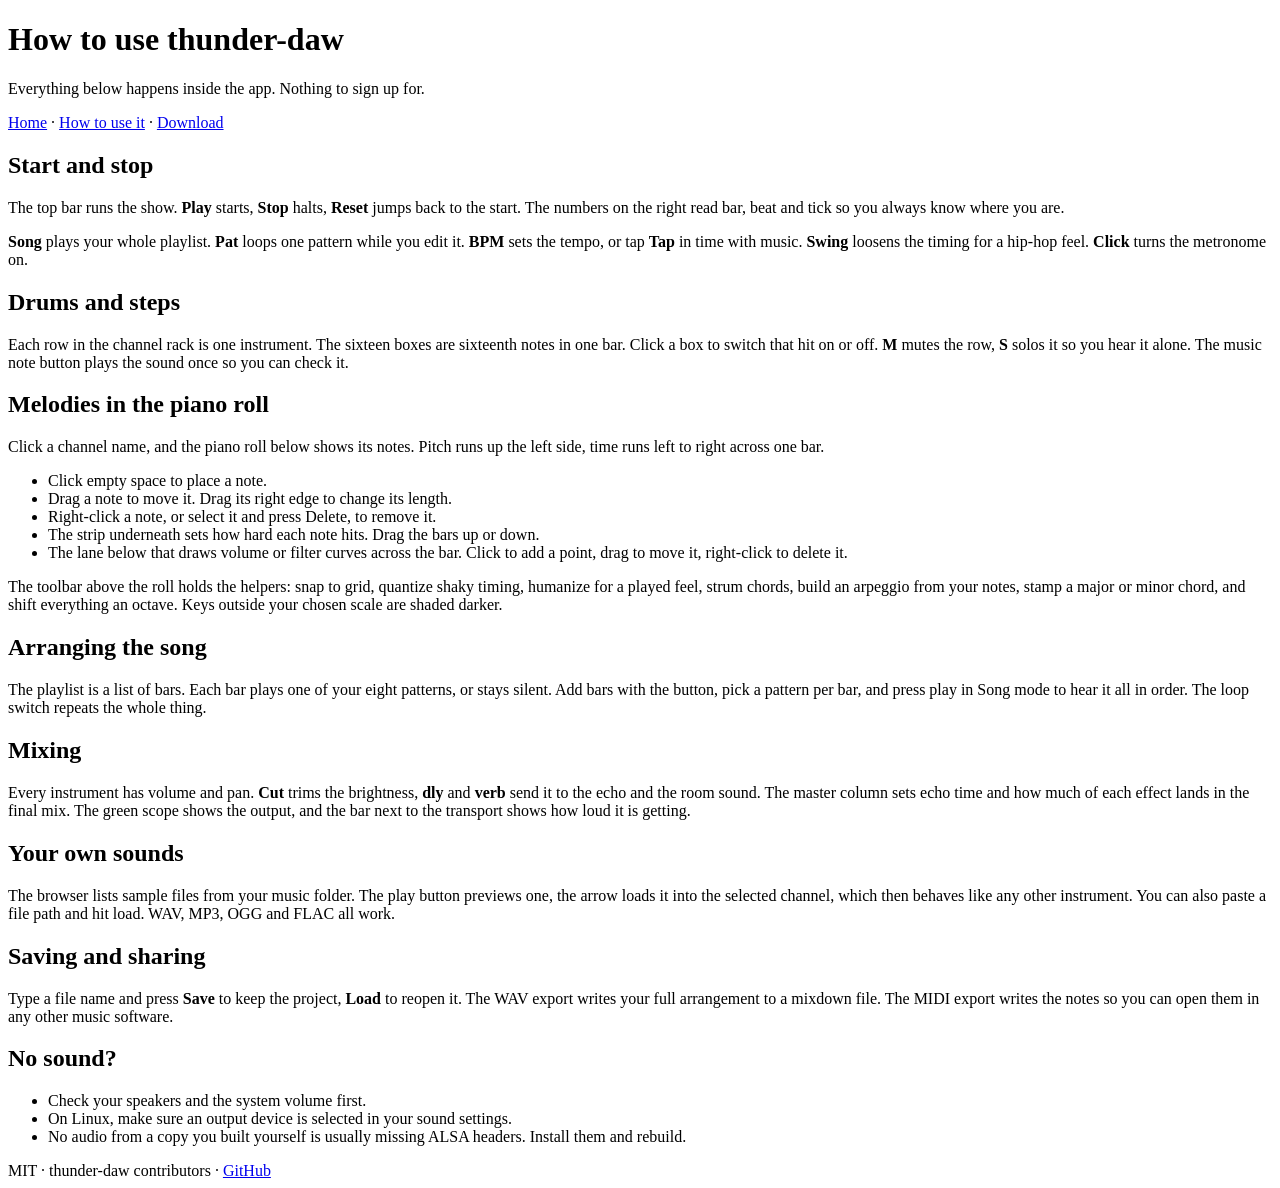
==== website/docs.html @ 443e30bd "review: ponytail scheduler fix and splits, humanizer prose pass, new tests" ====
<!DOCTYPE html>
<html lang="en">
<head>
<meta charset="utf-8">
<meta name="viewport" content="width=device-width, initial-scale=1">
<title>thunder-daw: how to use it</title>
<link rel="stylesheet" href="style.css">
</head>
<body>
<header>
  <h1>How to use thunder-daw</h1>
  <p>Everything below happens inside the app. Nothing to sign up for.</p>
  <nav>
    <a href="index.html">Home</a> ·
    <a href="docs.html" aria-current="page">How to use it</a> ·
    <a href="releases.html">Download</a>
  </nav>
</header>
<main>
  <section>
    <h2>Start and stop</h2>
    <p>The top bar runs the show. <strong>Play</strong> starts, <strong>Stop</strong>
    halts, <strong>Reset</strong> jumps back to the start. The numbers on the
    right read bar, beat and tick so you always know where you are.</p>
    <p><strong>Song</strong> plays your whole playlist. <strong>Pat</strong> loops
    one pattern while you edit it. <strong>BPM</strong> sets the tempo, or tap
    <strong>Tap</strong> in time with music.
    <strong>Swing</strong> loosens the timing for a hip-hop feel.
    <strong>Click</strong> turns the metronome on.</p>
  </section>

  <section>
    <h2>Drums and steps</h2>
    <p>Each row in the channel rack is one instrument. The sixteen boxes are
    sixteenth notes in one bar. Click a box to switch that hit on or off.
    <strong>M</strong> mutes the row, <strong>S</strong> solos it so you hear
    it alone. The music note button plays the sound once so you can check it.</p>
  </section>

  <section>
    <h2>Melodies in the piano roll</h2>
    <p>Click a channel name, and the piano roll below shows its notes.
    Pitch runs up the left side, time runs left to right across one bar.</p>
    <ul>
      <li>Click empty space to place a note.</li>
      <li>Drag a note to move it. Drag its right edge to change its length.</li>
      <li>Right-click a note, or select it and press Delete, to remove it.</li>
      <li>The strip underneath sets how hard each note hits. Drag the bars up or down.</li>
      <li>The lane below that draws volume or filter curves across the bar.
      Click to add a point, drag to move it, right-click to delete it.</li>
    </ul>
    <p>The toolbar above the roll holds the helpers: snap to grid, quantize
    shaky timing, humanize for a played feel, strum chords, build an arpeggio
    from your notes, stamp a major or minor chord, and shift everything an
    octave. Keys outside your chosen scale are shaded darker.</p>
  </section>

  <section>
    <h2>Arranging the song</h2>
    <p>The playlist is a list of bars. Each bar plays one of your eight
    patterns, or stays silent. Add bars with the button, pick a pattern per
    bar, and press play in Song mode to hear it all in order. The loop switch
    repeats the whole thing.</p>
  </section>

  <section>
    <h2>Mixing</h2>
    <p>Every instrument has volume and pan. <strong>Cut</strong> trims the
    brightness, <strong>dly</strong> and <strong>verb</strong> send it to the
    echo and the room sound. The master column sets echo time and how much of
    each effect lands in the final mix. The green scope shows the output,
    and the bar next to the transport shows how loud it is getting.</p>
  </section>

  <section>
    <h2>Your own sounds</h2>
    <p>The browser lists sample files from your music folder. The play button
    previews one, the arrow loads it into the selected channel, which then
    behaves like any other instrument. You can also paste a file path and hit
    load. WAV, MP3, OGG and FLAC all work.</p>
  </section>

  <section>
    <h2>Saving and sharing</h2>
    <p>Type a file name and press <strong>Save</strong> to keep the project,
    <strong>Load</strong> to reopen it. The WAV export writes your full
    arrangement to a mixdown file. The MIDI export writes the notes so you can
    open them in any other music software.</p>
  </section>

  <section>
    <h2>No sound?</h2>
    <ul>
      <li>Check your speakers and the system volume first.</li>
      <li>On Linux, make sure an output device is selected in your sound settings.</li>
      <li>No audio from a copy you built yourself is usually missing ALSA
      headers. Install them and rebuild.</li>
    </ul>
  </section>
</main>
<footer>MIT · thunder-daw contributors · <a href="https://github.com/canureal/thunder-daw">GitHub</a></footer>
</body>
</html>
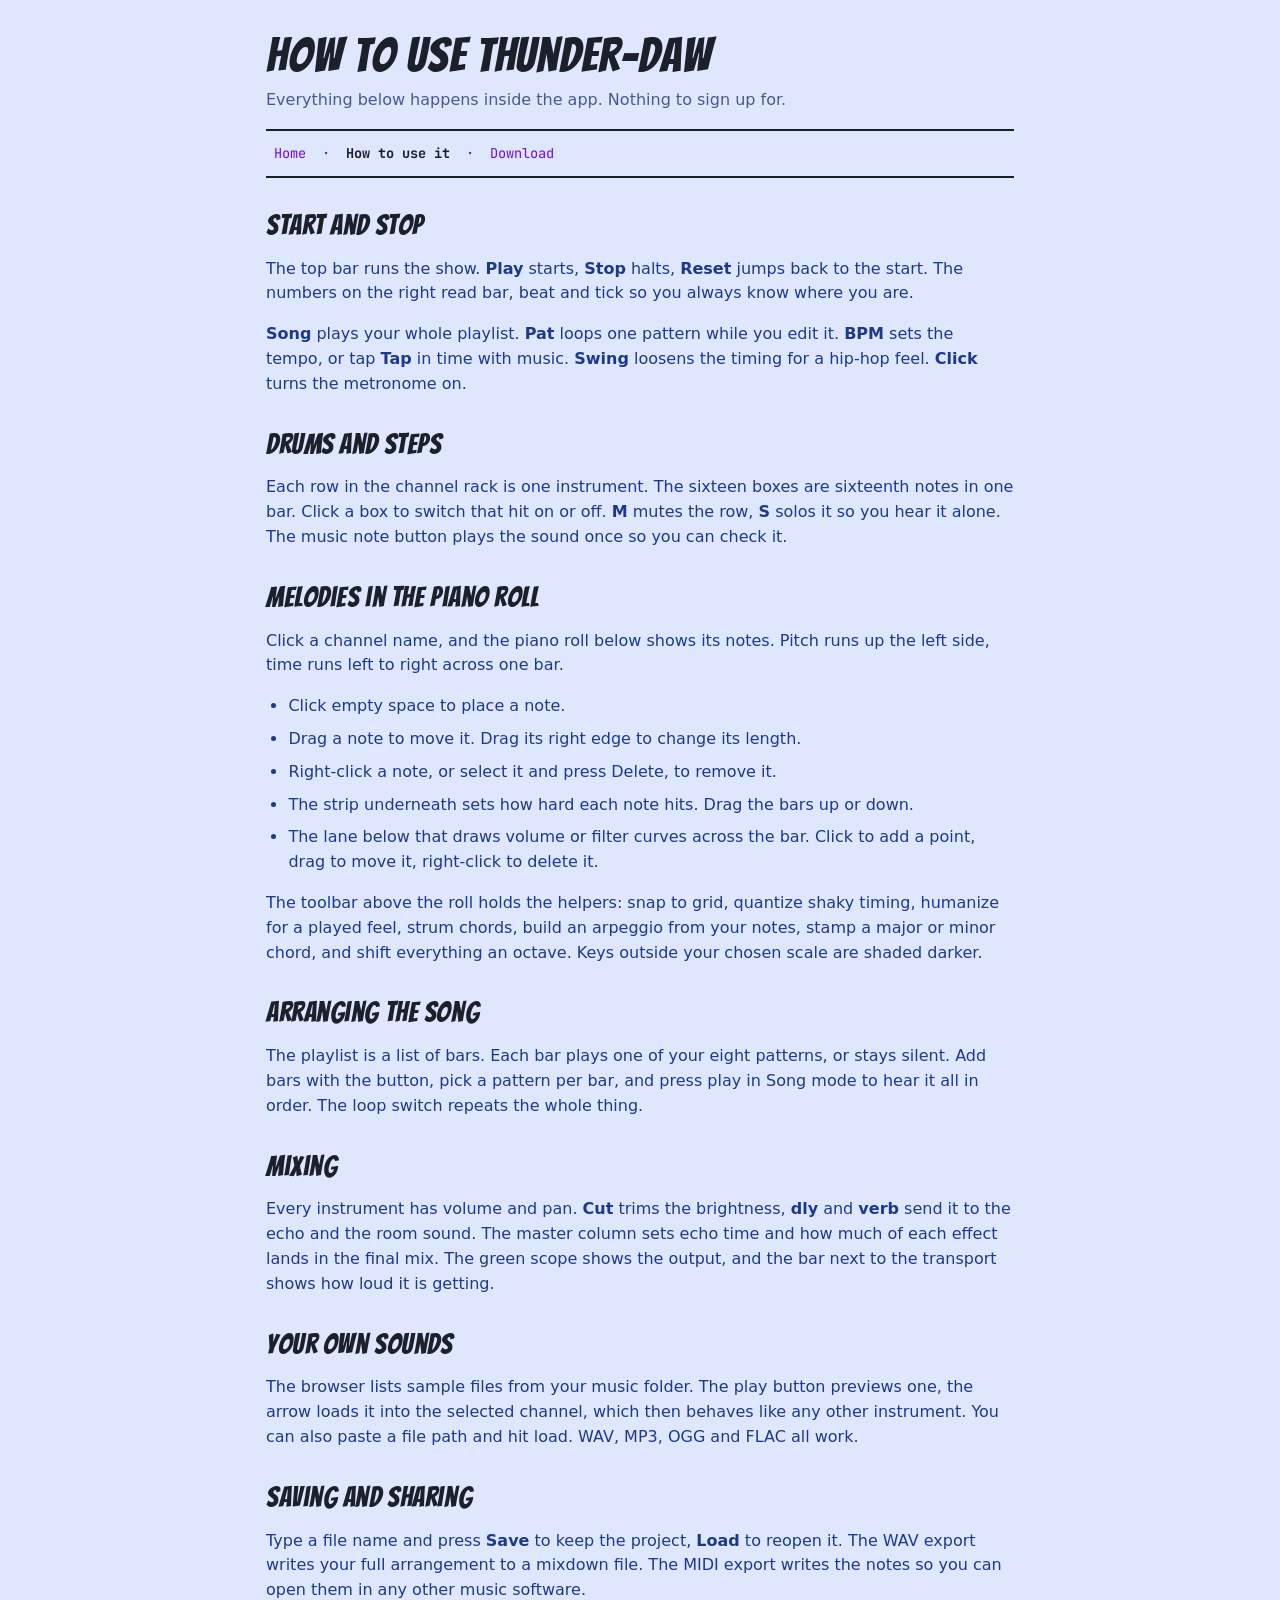
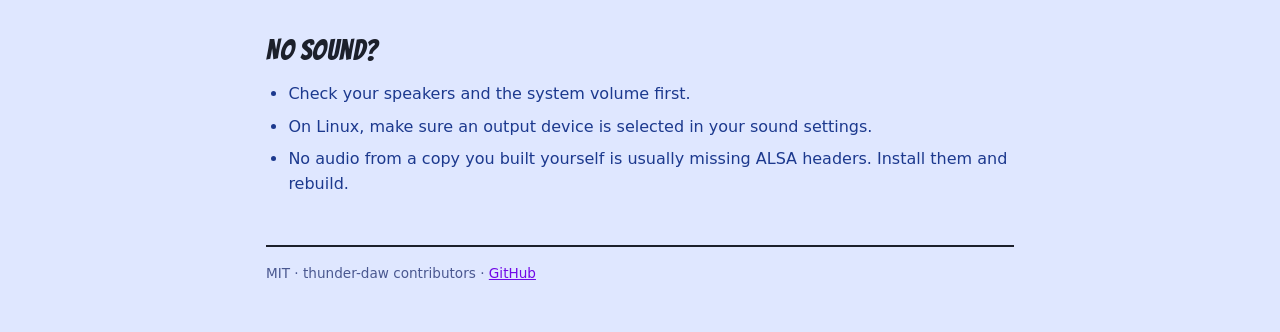
==== commit 25ecfd70: "docs: tetris theme pass on the site (tokens, states, focus, contrast)" ====
--- a/website/docs.html
+++ b/website/docs.html
@@ -4,6 +4,9 @@
 <meta charset="utf-8">
 <meta name="viewport" content="width=device-width, initial-scale=1">
 <title>thunder-daw: how to use it</title>
+<link rel="preconnect" href="https://fonts.googleapis.com">
+<link rel="preconnect" href="https://fonts.gstatic.com" crossorigin>
+<link href="https://fonts.googleapis.com/css2?family=Bangers&family=JetBrains+Mono:wght@400;700&display=swap" rel="stylesheet">
 <link rel="stylesheet" href="style.css">
 </head>
 <body>
--- a/website/style.css
+++ b/website/style.css
@@ -0,0 +1,191 @@
+/* thunder-daw site theme: tetris tokens, sentence-case labels, AA contrast.
+   Text #1C398E on surface #DFE7FF = 8.4:1. White on purple #7107E7 = 7.3:1.
+   White on danger #DC2626 = 4.8:1. Muted #4A5890 on surface = 5.5:1.
+   Dark #1C202B on warning #D97706 = 5.1:1. */
+:root {
+  color-scheme: light;
+  --bg: #dfe7ff;
+  --panel: #ffffff;
+  --ink: #1c202b;
+  --text: #1c398e;
+  --muted: #4a5890;
+  --accent: #7107e7;
+  --accent-ink: #ffffff;
+  --success: #16a34a;
+  --success-ink: #166534;
+  --warning: #d97706;
+  --danger: #dc2626;
+  --line: #b9c4ee;
+  --radius-sm: 4px;
+  --radius-md: 8px;
+  --space-sm: 4px;
+  --space-md: 8px;
+  --space-lg: 16px;
+  --space-xl: 32px;
+}
+
+* { box-sizing: border-box; }
+
+body {
+  font-family: system-ui, -apple-system, sans-serif;
+  max-width: 780px;
+  margin: 0 auto;
+  padding: var(--space-xl) var(--space-lg) 48px;
+  background: var(--bg);
+  color: var(--text);
+  line-height: 1.55;
+}
+
+h1, h2 {
+  font-family: Bangers, "Arial Black", system-ui, sans-serif;
+  font-weight: 400;
+  color: var(--ink);
+  letter-spacing: 0.02em;
+  margin: 0 0 var(--space-md);
+}
+
+h1 { font-size: 3rem; line-height: 1; }
+h2 { font-size: 1.75rem; line-height: 1.1; margin-top: var(--space-xl); }
+h3 { font-size: 1rem; margin: var(--space-lg) 0 var(--space-md); }
+
+header p { margin: var(--space-sm) 0 0; color: var(--muted); }
+
+nav {
+  margin: var(--space-lg) 0 var(--space-xl);
+  padding: var(--space-md) 0;
+  border-top: 2px solid var(--ink);
+  border-bottom: 2px solid var(--ink);
+  font-family: "JetBrains Mono", ui-monospace, monospace;
+  font-size: 0.85rem;
+}
+
+nav a {
+  display: inline-block;
+  color: var(--accent);
+  text-decoration: none;
+  padding: var(--space-sm) var(--space-md);
+  min-height: 24px;
+}
+
+nav a:hover { text-decoration: underline; }
+nav a[aria-current="page"] { color: var(--ink); font-weight: 700; }
+
+a { color: var(--accent); }
+
+a:focus-visible,
+button:focus-visible,
+.btn:focus-visible,
+[tabindex]:focus-visible {
+  outline: 3px solid var(--accent);
+  outline-offset: 2px;
+  border-radius: var(--radius-sm);
+}
+
+.grid {
+  display: grid;
+  grid-template-columns: repeat(auto-fit, minmax(200px, 1fr));
+  gap: var(--space-lg);
+  margin: var(--space-lg) 0;
+}
+
+.card {
+  background: var(--panel);
+  border: 2px solid var(--ink);
+  border-radius: var(--radius-md);
+  padding: var(--space-lg);
+}
+
+.card strong { display: block; font-size: 1.05rem; color: var(--ink); }
+.card span { color: var(--muted); font-size: 0.88rem; }
+
+ul, ol { padding-left: 1.4rem; }
+li { margin: var(--space-md) 0; }
+
+pre {
+  background: var(--ink);
+  color: #f2f4ff;
+  padding: var(--space-lg);
+  border-radius: var(--radius-md);
+  overflow-x: auto;
+  font-size: 0.85rem;
+}
+
+pre code { background: none; border: none; padding: 0; }
+
+code {
+  font-family: "JetBrains Mono", ui-monospace, monospace;
+  background: var(--panel);
+  border: 1px solid var(--line);
+  padding: 0.1rem 0.35rem;
+  border-radius: var(--radius-sm);
+  font-size: 0.88em;
+}
+
+.badge {
+  display: inline-block;
+  background: var(--success-ink);
+  color: #ffffff;
+  font-family: "JetBrains Mono", ui-monospace, monospace;
+  font-size: 0.75rem;
+  font-weight: 700;
+  padding: var(--space-sm) var(--space-md);
+  border-radius: 20px;
+  vertical-align: middle;
+  margin-left: var(--space-md);
+}
+
+.btn {
+  display: inline-block;
+  background: var(--accent);
+  color: var(--accent-ink);
+  font-family: "JetBrains Mono", ui-monospace, monospace;
+  font-size: 0.85rem;
+  padding: 12px var(--space-lg);
+  min-height: 44px;
+  border-radius: var(--radius-md);
+  border: 2px solid var(--ink);
+  text-decoration: none;
+  font-weight: 700;
+  margin: var(--space-sm) var(--space-md) var(--space-sm) 0;
+}
+
+.btn:hover { filter: brightness(1.12); }
+.btn:active { transform: translateY(1px); filter: brightness(0.95); }
+
+.btn.secondary {
+  background: var(--panel);
+  color: var(--accent);
+}
+
+table {
+  width: 100%;
+  border-collapse: collapse;
+  margin: var(--space-lg) 0;
+  font-size: 0.92rem;
+  background: var(--panel);
+  border: 2px solid var(--ink);
+  border-radius: var(--radius-md);
+}
+
+th, td {
+  text-align: left;
+  padding: var(--space-md);
+  border-bottom: 1px solid var(--line);
+  vertical-align: top;
+}
+
+th {
+  font-family: "JetBrains Mono", ui-monospace, monospace;
+  font-size: 0.75rem;
+  color: var(--muted);
+}
+
+tr:last-child td { border-bottom: none; }
+
+footer {
+  margin-top: 48px;
+  padding-top: var(--space-lg);
+  border-top: 2px solid var(--ink);
+  color: var(--muted);
+  font-size: 0.85rem;
+}
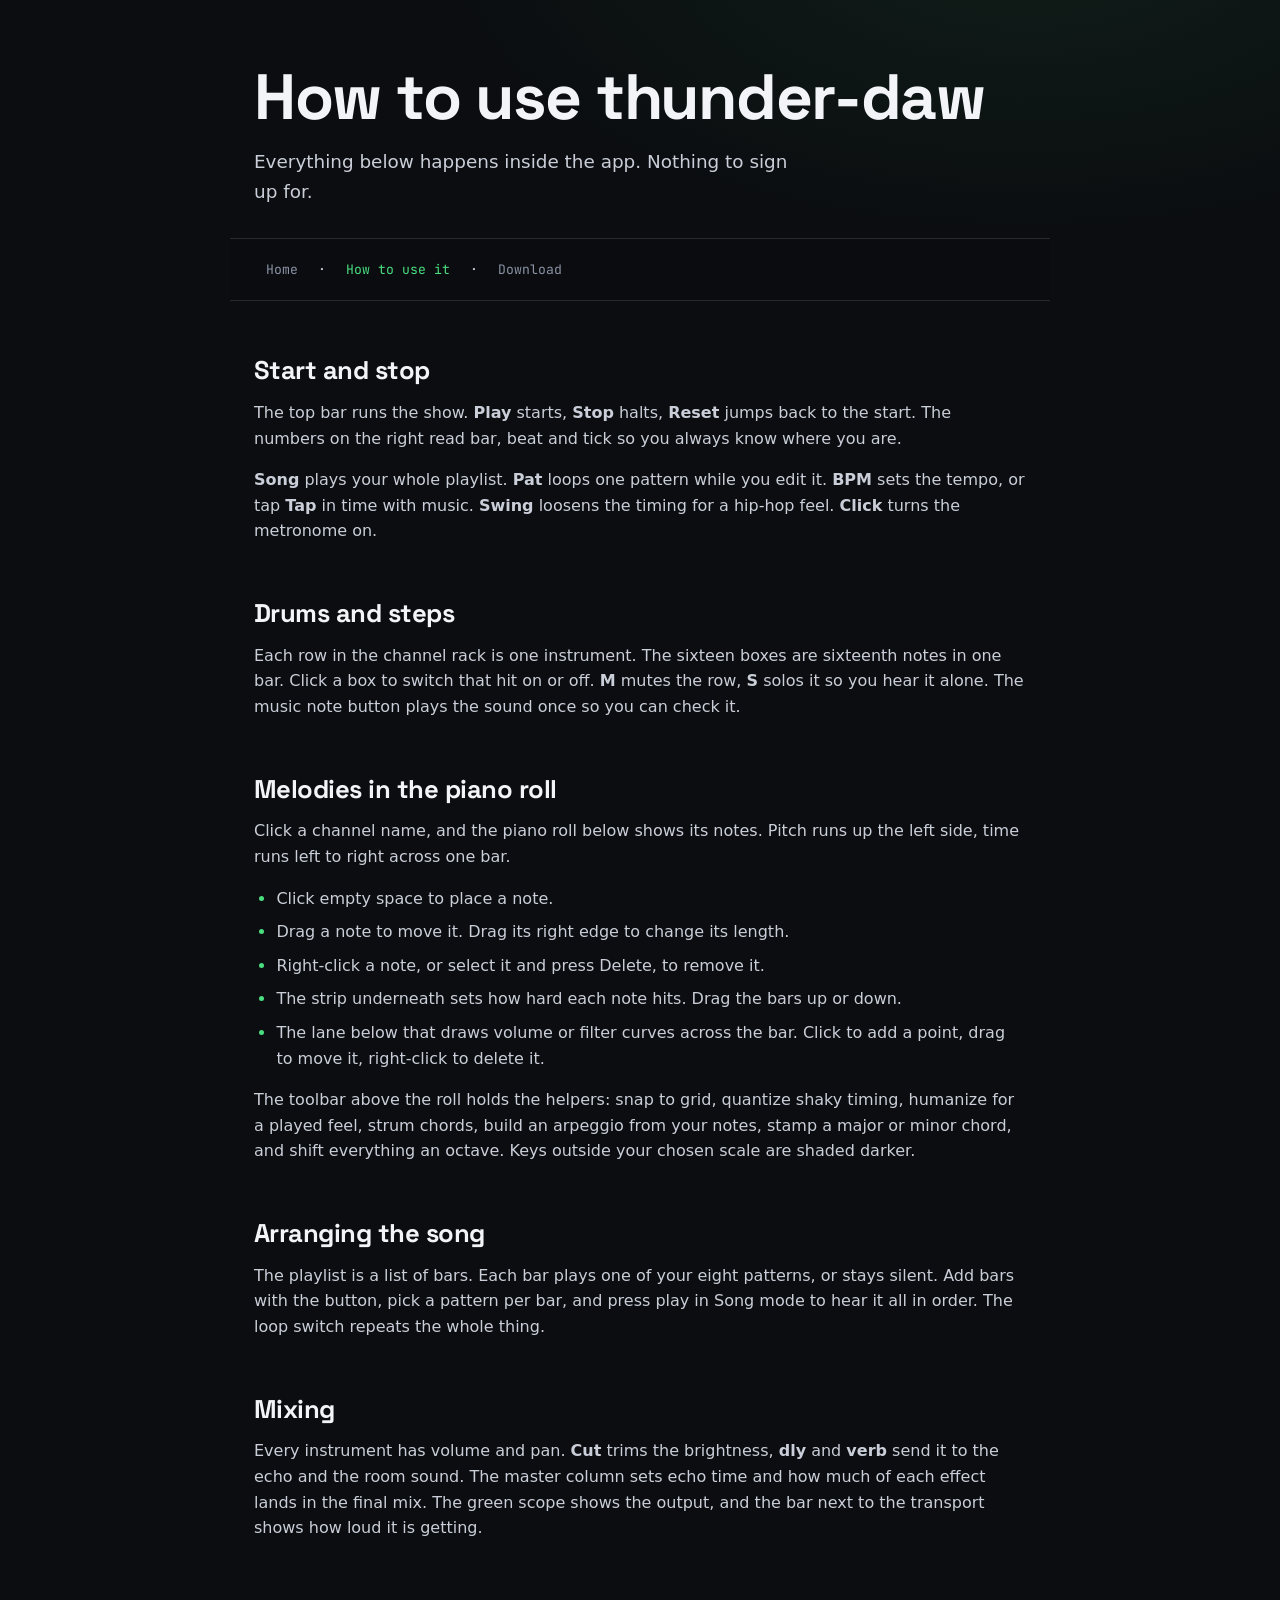
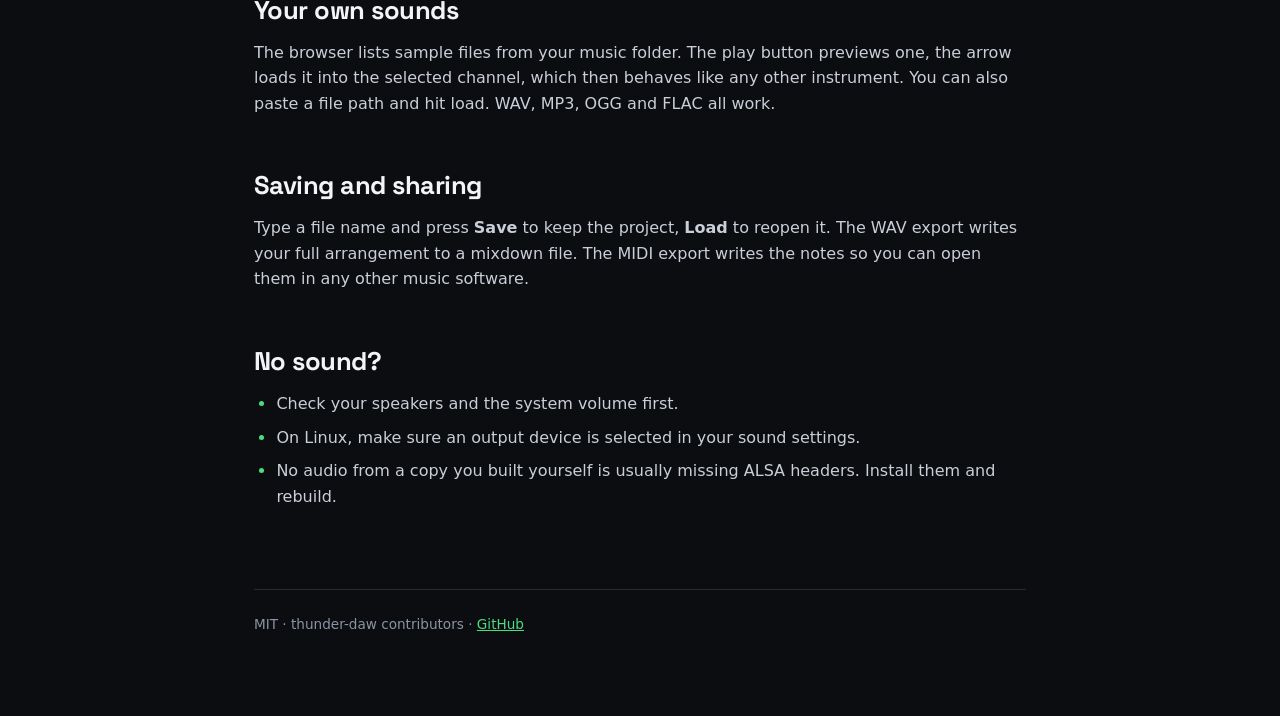
==== commit a767e78b: "docs: sleek dark rewrite of the site" ====
--- a/website/docs.html
+++ b/website/docs.html
@@ -6,7 +6,7 @@
 <title>thunder-daw: how to use it</title>
 <link rel="preconnect" href="https://fonts.googleapis.com">
 <link rel="preconnect" href="https://fonts.gstatic.com" crossorigin>
-<link href="https://fonts.googleapis.com/css2?family=Bangers&family=JetBrains+Mono:wght@400;700&display=swap" rel="stylesheet">
+<link href="https://fonts.googleapis.com/css2?family=Space+Grotesk:wght@400;500;700&family=JetBrains+Mono:wght@400;700&display=swap" rel="stylesheet">
 <link rel="stylesheet" href="style.css">
 </head>
 <body>
--- a/website/style.css
+++ b/website/style.css
@@ -1,111 +1,131 @@
-/* thunder-daw site theme: tetris tokens, sentence-case labels, AA contrast.
-   Text #1C398E on surface #DFE7FF = 8.4:1. White on purple #7107E7 = 7.3:1.
-   White on danger #DC2626 = 4.8:1. Muted #4A5890 on surface = 5.5:1.
-   Dark #1C202B on warning #D97706 = 5.1:1. */
+/* thunder-daw site: dark studio theme. Contrast, all AA or better:
+   body #c9ced8 on #0b0d10 = 12.3:1, muted #8b93a5 = 6.3:1,
+   green #4ade80 on black = 11.2:1 both directions. */
 :root {
-  color-scheme: light;
-  --bg: #dfe7ff;
-  --panel: #ffffff;
-  --ink: #1c202b;
-  --text: #1c398e;
-  --muted: #4a5890;
-  --accent: #7107e7;
-  --accent-ink: #ffffff;
-  --success: #16a34a;
-  --success-ink: #166534;
-  --warning: #d97706;
-  --danger: #dc2626;
-  --line: #b9c4ee;
-  --radius-sm: 4px;
-  --radius-md: 8px;
-  --space-sm: 4px;
-  --space-md: 8px;
-  --space-lg: 16px;
-  --space-xl: 32px;
+  color-scheme: dark;
+  --bg: #0b0d10;
+  --panel: #12151b;
+  --panel-2: #171b22;
+  --ink: #f2f4f8;
+  --text: #c9ced8;
+  --muted: #8b93a5;
+  --accent: #4ade80;
+  --accent-ink: #0b0d10;
+  --line: rgba(255, 255, 255, 0.12);
+  --radius: 12px;
+  --radius-sm: 8px;
 }
 
 * { box-sizing: border-box; }
 
 body {
   font-family: system-ui, -apple-system, sans-serif;
-  max-width: 780px;
+  max-width: 820px;
   margin: 0 auto;
-  padding: var(--space-xl) var(--space-lg) 48px;
-  background: var(--bg);
+  padding: 0 24px 80px;
+  background:
+    radial-gradient(600px 300px at 80% -60px, rgba(74, 222, 128, 0.08), transparent),
+    var(--bg);
   color: var(--text);
-  line-height: 1.55;
-}
+  line-height: 1.6;
+}
+
+header { padding-top: 64px; }
 
 h1, h2 {
-  font-family: Bangers, "Arial Black", system-ui, sans-serif;
-  font-weight: 400;
+  font-family: "Space Grotesk", system-ui, sans-serif;
   color: var(--ink);
-  letter-spacing: 0.02em;
-  margin: 0 0 var(--space-md);
-}
-
-h1 { font-size: 3rem; line-height: 1; }
-h2 { font-size: 1.75rem; line-height: 1.1; margin-top: var(--space-xl); }
-h3 { font-size: 1rem; margin: var(--space-lg) 0 var(--space-md); }
-
-header p { margin: var(--space-sm) 0 0; color: var(--muted); }
+  letter-spacing: -0.02em;
+  line-height: 1.05;
+  margin: 0 0 16px;
+}
+
+h1 { font-size: clamp(2.5rem, 6vw, 4rem); font-weight: 700; }
+h2 { font-size: 1.6rem; margin-top: 56px; }
+h3 { font-size: 1rem; color: var(--ink); margin: 32px 0 8px; }
+
+.eyebrow {
+  font-family: "JetBrains Mono", ui-monospace, monospace;
+  font-size: 0.75rem;
+  letter-spacing: 0.14em;
+  color: var(--accent);
+  margin: 0 0 16px;
+}
+
+header p {
+  font-size: 1.15rem;
+  max-width: 34rem;
+  margin: 0 0 8px;
+  color: var(--text);
+}
 
 nav {
-  margin: var(--space-lg) 0 var(--space-xl);
-  padding: var(--space-md) 0;
-  border-top: 2px solid var(--ink);
-  border-bottom: 2px solid var(--ink);
-  font-family: "JetBrains Mono", ui-monospace, monospace;
-  font-size: 0.85rem;
+  position: sticky;
+  top: 0;
+  z-index: 10;
+  margin: 32px -24px 0;
+  padding: 12px 24px;
+  background: rgba(11, 13, 16, 0.85);
+  backdrop-filter: blur(12px);
+  border-top: 1px solid var(--line);
+  border-bottom: 1px solid var(--line);
+  font-family: "JetBrains Mono", ui-monospace, monospace;
+  font-size: 0.82rem;
 }
 
 nav a {
   display: inline-block;
-  color: var(--accent);
+  color: var(--muted);
   text-decoration: none;
-  padding: var(--space-sm) var(--space-md);
+  padding: 8px 12px;
   min-height: 24px;
-}
-
-nav a:hover { text-decoration: underline; }
-nav a[aria-current="page"] { color: var(--ink); font-weight: 700; }
+  border-radius: var(--radius-sm);
+}
+
+nav a:hover { color: var(--ink); }
+nav a[aria-current="page"] { color: var(--accent); }
 
 a { color: var(--accent); }
 
 a:focus-visible,
-button:focus-visible,
 .btn:focus-visible,
 [tabindex]:focus-visible {
-  outline: 3px solid var(--accent);
-  outline-offset: 2px;
+  outline: 2px solid var(--accent);
+  outline-offset: 3px;
   border-radius: var(--radius-sm);
 }
+
+.hero-cta { margin-top: 24px; }
 
 .grid {
   display: grid;
-  grid-template-columns: repeat(auto-fit, minmax(200px, 1fr));
-  gap: var(--space-lg);
-  margin: var(--space-lg) 0;
+  grid-template-columns: repeat(auto-fit, minmax(220px, 1fr));
+  gap: 16px;
+  margin: 24px 0;
 }
 
 .card {
   background: var(--panel);
-  border: 2px solid var(--ink);
-  border-radius: var(--radius-md);
-  padding: var(--space-lg);
-}
-
-.card strong { display: block; font-size: 1.05rem; color: var(--ink); }
-.card span { color: var(--muted); font-size: 0.88rem; }
+  border: 1px solid var(--line);
+  border-radius: var(--radius);
+  padding: 24px;
+}
+
+.card strong { display: block; font-size: 1.05rem; color: var(--ink); margin-bottom: 4px; }
+.card span { color: var(--muted); font-size: 0.9rem; }
+
+section.card { margin-top: 32px; }
 
 ul, ol { padding-left: 1.4rem; }
-li { margin: var(--space-md) 0; }
+li { margin: 8px 0; }
+li::marker { color: var(--accent); }
 
 pre {
-  background: var(--ink);
-  color: #f2f4ff;
-  padding: var(--space-lg);
-  border-radius: var(--radius-md);
+  background: var(--panel-2);
+  color: #e8ecf4;
+  border: 1px solid var(--line);
+  padding: 16px 20px;
+  border-radius: var(--radius);
   overflow-x: auto;
   font-size: 0.85rem;
 }
@@ -114,24 +134,25 @@
 
 code {
   font-family: "JetBrains Mono", ui-monospace, monospace;
-  background: var(--panel);
-  border: 1px solid var(--line);
-  padding: 0.1rem 0.35rem;
-  border-radius: var(--radius-sm);
-  font-size: 0.88em;
+  background: var(--panel-2);
+  border: 1px solid var(--line);
+  padding: 0.1rem 0.4rem;
+  border-radius: 6px;
+  font-size: 0.86em;
 }
 
 .badge {
   display: inline-block;
-  background: var(--success-ink);
-  color: #ffffff;
-  font-family: "JetBrains Mono", ui-monospace, monospace;
-  font-size: 0.75rem;
+  background: var(--accent);
+  color: var(--accent-ink);
+  font-family: "JetBrains Mono", ui-monospace, monospace;
+  font-size: 0.72rem;
   font-weight: 700;
-  padding: var(--space-sm) var(--space-md);
-  border-radius: 20px;
+  letter-spacing: 0.08em;
+  padding: 4px 12px;
+  border-radius: 999px;
   vertical-align: middle;
-  margin-left: var(--space-md);
+  margin-left: 12px;
 }
 
 .btn {
@@ -140,52 +161,58 @@
   color: var(--accent-ink);
   font-family: "JetBrains Mono", ui-monospace, monospace;
   font-size: 0.85rem;
-  padding: 12px var(--space-lg);
-  min-height: 44px;
-  border-radius: var(--radius-md);
-  border: 2px solid var(--ink);
+  font-weight: 700;
+  padding: 13px 24px;
+  min-height: 48px;
+  border-radius: 999px;
+  border: none;
   text-decoration: none;
-  font-weight: 700;
-  margin: var(--space-sm) var(--space-md) var(--space-sm) 0;
-}
-
-.btn:hover { filter: brightness(1.12); }
-.btn:active { transform: translateY(1px); filter: brightness(0.95); }
+  margin: 8px 12px 8px 0;
+  transition: transform 0.12s ease, filter 0.12s ease;
+}
+
+.btn:hover { filter: brightness(1.08); transform: translateY(-1px); }
+.btn:active { transform: translateY(0); filter: brightness(0.95); }
 
 .btn.secondary {
-  background: var(--panel);
-  color: var(--accent);
-}
+  background: transparent;
+  color: var(--ink);
+  border: 1px solid var(--line);
+}
+
+.btn.secondary:hover { border-color: var(--accent); color: var(--accent); }
 
 table {
   width: 100%;
   border-collapse: collapse;
-  margin: var(--space-lg) 0;
+  margin: 24px 0;
   font-size: 0.92rem;
   background: var(--panel);
-  border: 2px solid var(--ink);
-  border-radius: var(--radius-md);
+  border: 1px solid var(--line);
+  border-radius: var(--radius);
+  overflow: hidden;
 }
 
 th, td {
   text-align: left;
-  padding: var(--space-md);
+  padding: 12px 16px;
   border-bottom: 1px solid var(--line);
   vertical-align: top;
 }
 
 th {
   font-family: "JetBrains Mono", ui-monospace, monospace;
-  font-size: 0.75rem;
+  font-size: 0.72rem;
+  letter-spacing: 0.08em;
   color: var(--muted);
 }
 
 tr:last-child td { border-bottom: none; }
 
 footer {
-  margin-top: 48px;
-  padding-top: var(--space-lg);
-  border-top: 2px solid var(--ink);
+  margin-top: 80px;
+  padding-top: 24px;
+  border-top: 1px solid var(--line);
   color: var(--muted);
   font-size: 0.85rem;
 }
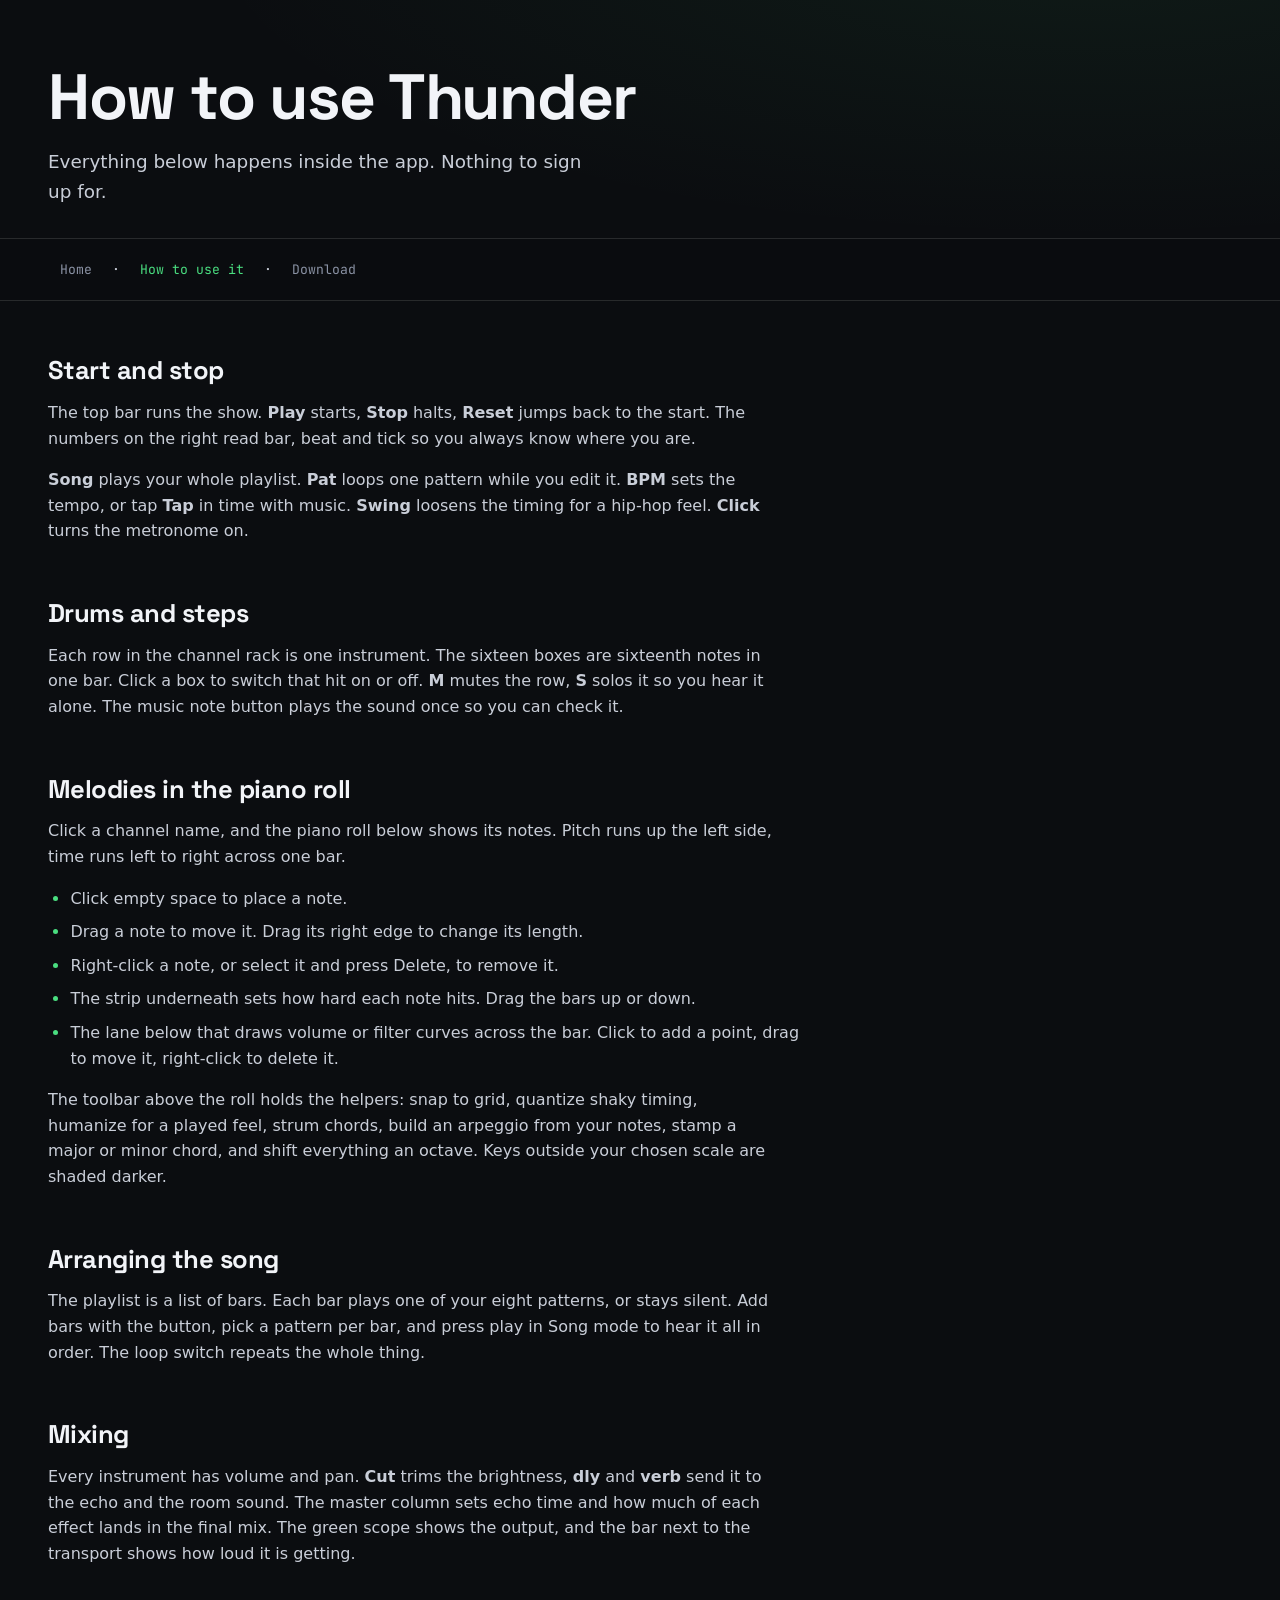
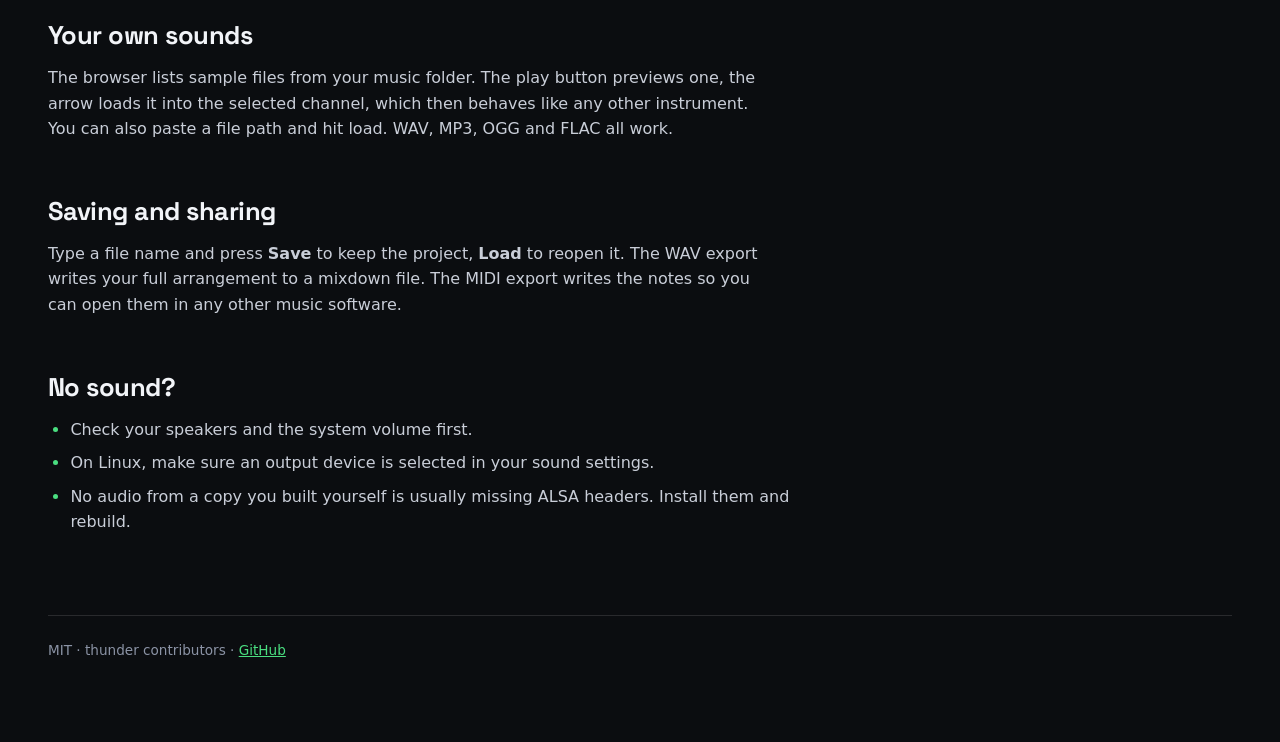
==== commit 2f0b37a5: "feat: full rebrand to Thunder (app, binary, repo, installers, site)" ====
--- a/website/docs.html
+++ b/website/docs.html
@@ -3,7 +3,7 @@
 <head>
 <meta charset="utf-8">
 <meta name="viewport" content="width=device-width, initial-scale=1">
-<title>thunder-daw: how to use it</title>
+<title>Thunder: how to use it</title>
 <link rel="preconnect" href="https://fonts.googleapis.com">
 <link rel="preconnect" href="https://fonts.gstatic.com" crossorigin>
 <link href="https://fonts.googleapis.com/css2?family=Space+Grotesk:wght@400;500;700&family=JetBrains+Mono:wght@400;700&display=swap" rel="stylesheet">
@@ -11,7 +11,7 @@
 </head>
 <body>
 <header>
-  <h1>How to use thunder-daw</h1>
+  <h1>How to use Thunder</h1>
   <p>Everything below happens inside the app. Nothing to sign up for.</p>
   <nav>
     <a href="index.html">Home</a> ·
@@ -101,6 +101,6 @@
     </ul>
   </section>
 </main>
-<footer>MIT · thunder-daw contributors · <a href="https://github.com/canureal/thunder-daw">GitHub</a></footer>
+<footer>MIT · thunder contributors · <a href="https://github.com/cotanjant/thunder">GitHub</a></footer>
 </body>
 </html>
--- a/website/style.css
+++ b/website/style.css
@@ -1,4 +1,4 @@
-/* thunder-daw site: dark studio theme. Contrast, all AA or better:
+/* Thunder site: dark studio theme. Contrast, all AA or better:
    body #c9ced8 on #0b0d10 = 12.3:1, muted #8b93a5 = 6.3:1,
    green #4ade80 on black = 11.2:1 both directions. */
 :root {
@@ -12,6 +12,8 @@
   --accent: #4ade80;
   --accent-ink: #0b0d10;
   --line: rgba(255, 255, 255, 0.12);
+  --danger: #dc2626;
+  --danger-ink: #ff7b72;
   --radius: 12px;
   --radius-sm: 8px;
 }
@@ -20,17 +22,25 @@
 
 body {
   font-family: system-ui, -apple-system, sans-serif;
-  max-width: 820px;
   margin: 0 auto;
-  padding: 0 24px 80px;
+  padding: 0 48px 80px;
   background:
-    radial-gradient(600px 300px at 80% -60px, rgba(74, 222, 128, 0.08), transparent),
+    radial-gradient(900px 320px at 85% -80px, rgba(74, 222, 128, 0.07), transparent),
     var(--bg);
   color: var(--text);
   line-height: 1.6;
 }
 
+@media (max-width: 640px) {
+  body { padding: 0 16px 64px; }
+  nav { margin: 32px -16px 0; padding: 12px 16px; }
+}
+
 header { padding-top: 64px; }
+
+header p, main p, main li {
+  max-width: 72ch;
+}
 
 h1, h2 {
   font-family: "Space Grotesk", system-ui, sans-serif;
@@ -63,8 +73,8 @@
   position: sticky;
   top: 0;
   z-index: 10;
-  margin: 32px -24px 0;
-  padding: 12px 24px;
+  margin: 32px -48px 0;
+  padding: 12px 48px;
   background: rgba(11, 13, 16, 0.85);
   backdrop-filter: blur(12px);
   border-top: 1px solid var(--line);
@@ -115,6 +125,22 @@
 .card span { color: var(--muted); font-size: 0.9rem; }
 
 section.card { margin-top: 32px; }
+
+.warning {
+  border: 1px solid var(--danger);
+  background: rgba(220, 38, 38, 0.09);
+  border-radius: var(--radius);
+  padding: 20px 24px;
+  margin-top: 32px;
+}
+
+.warning h3 {
+  color: var(--danger-ink);
+  margin-top: 0;
+}
+
+.warning p { color: var(--text); }
+.warning p:last-child { margin-bottom: 0; }
 
 ul, ol { padding-left: 1.4rem; }
 li { margin: 8px 0; }
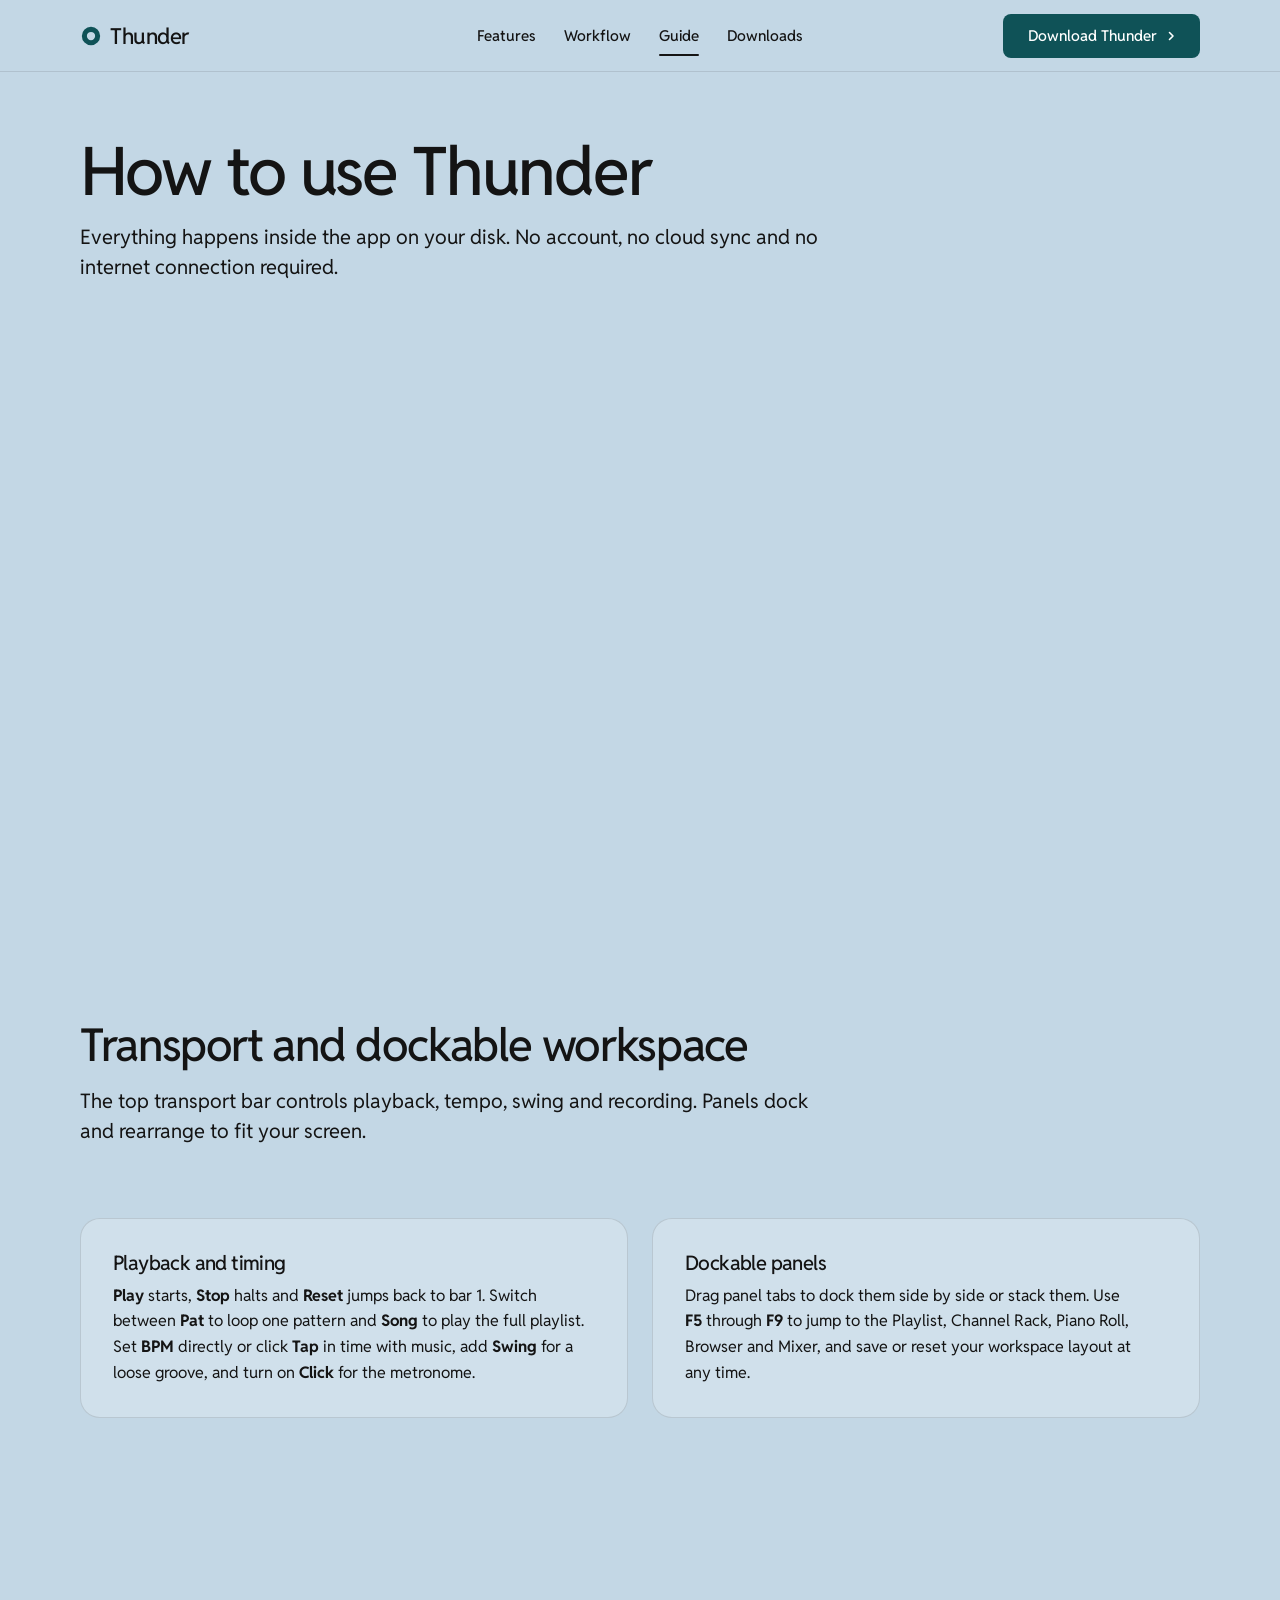
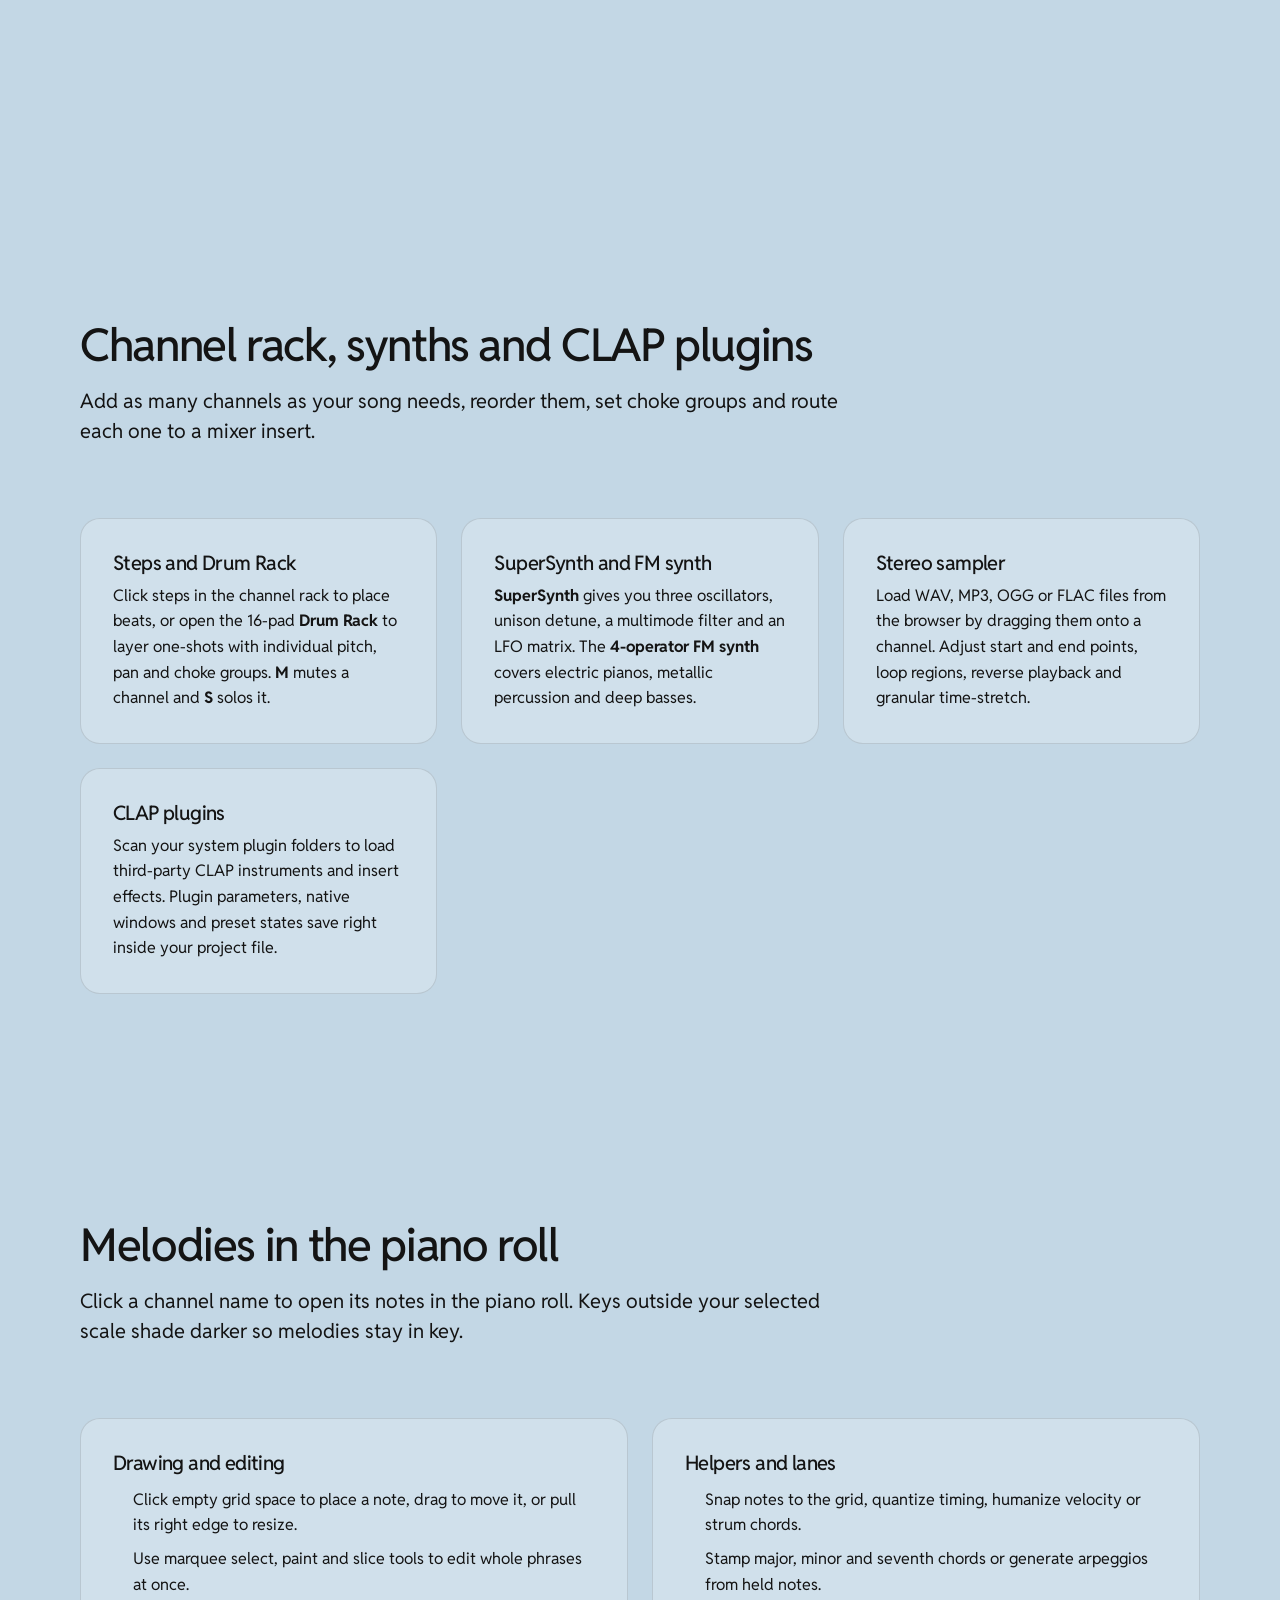
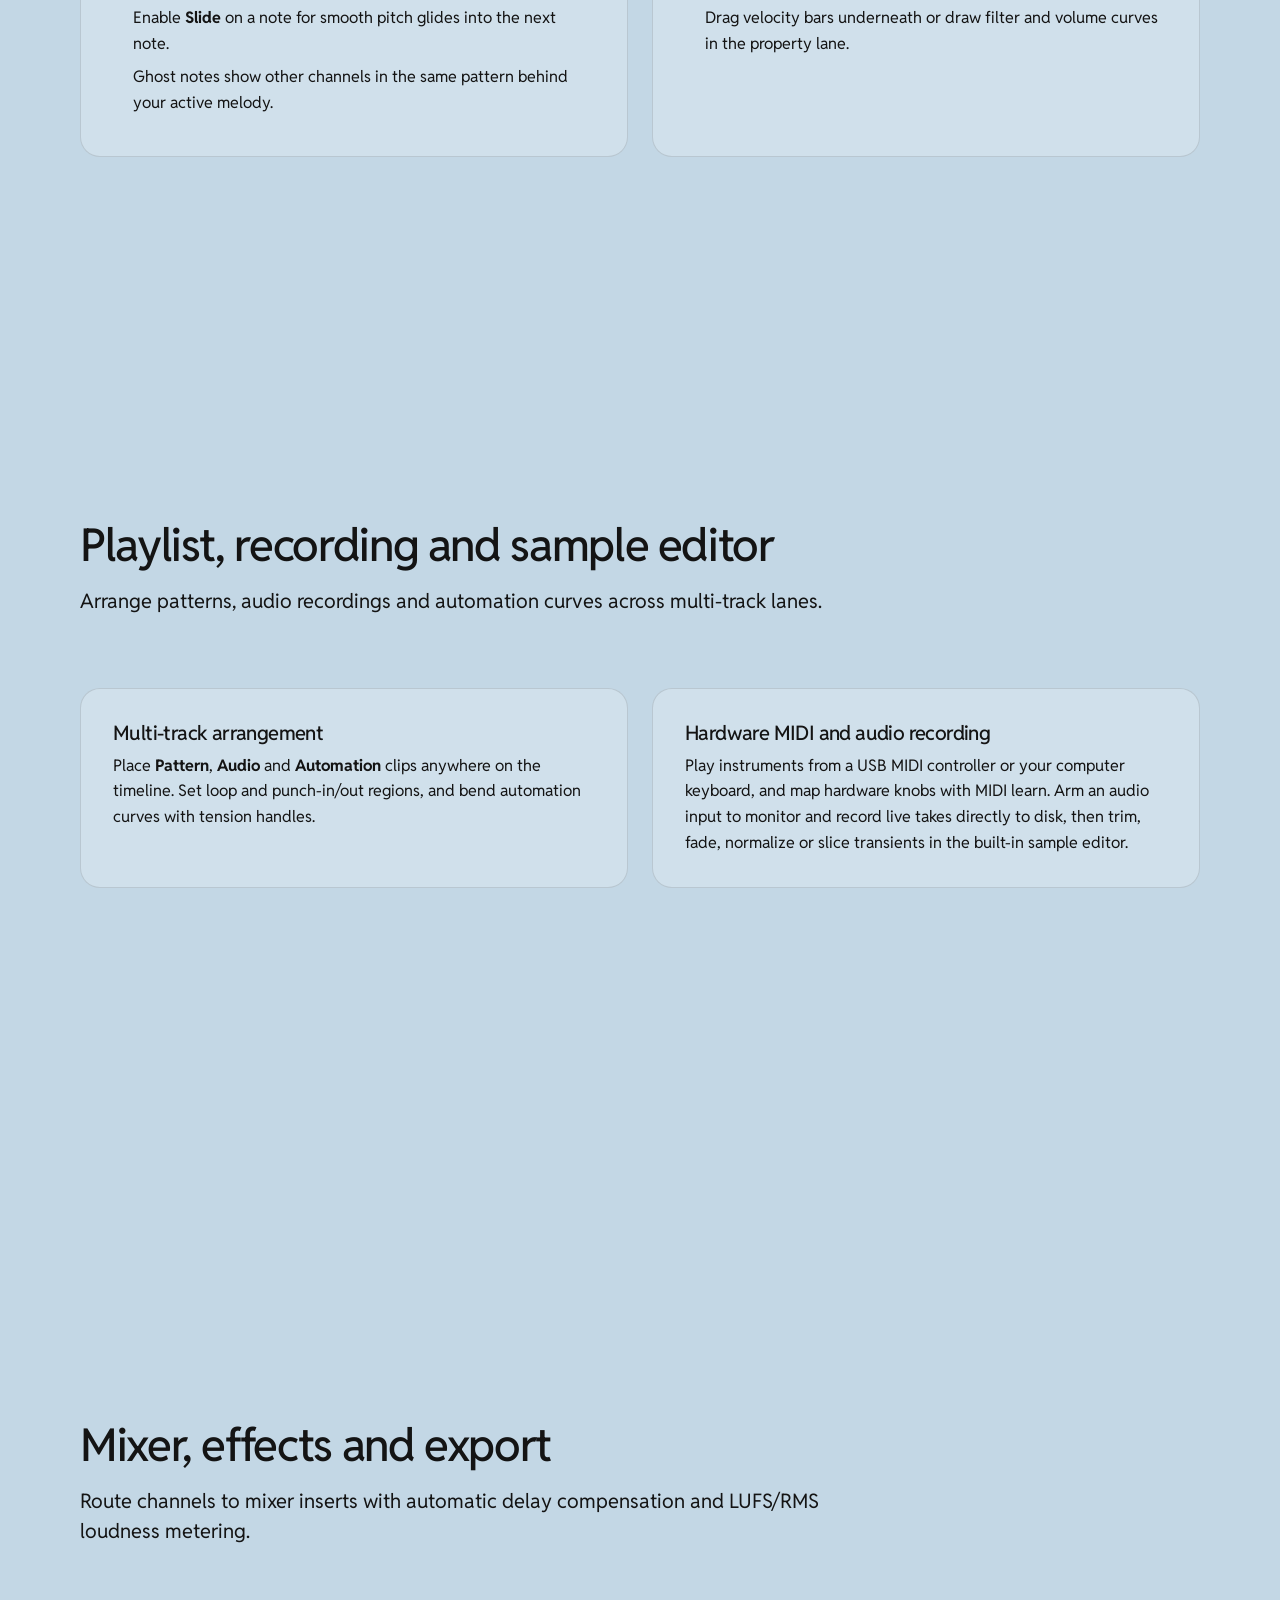
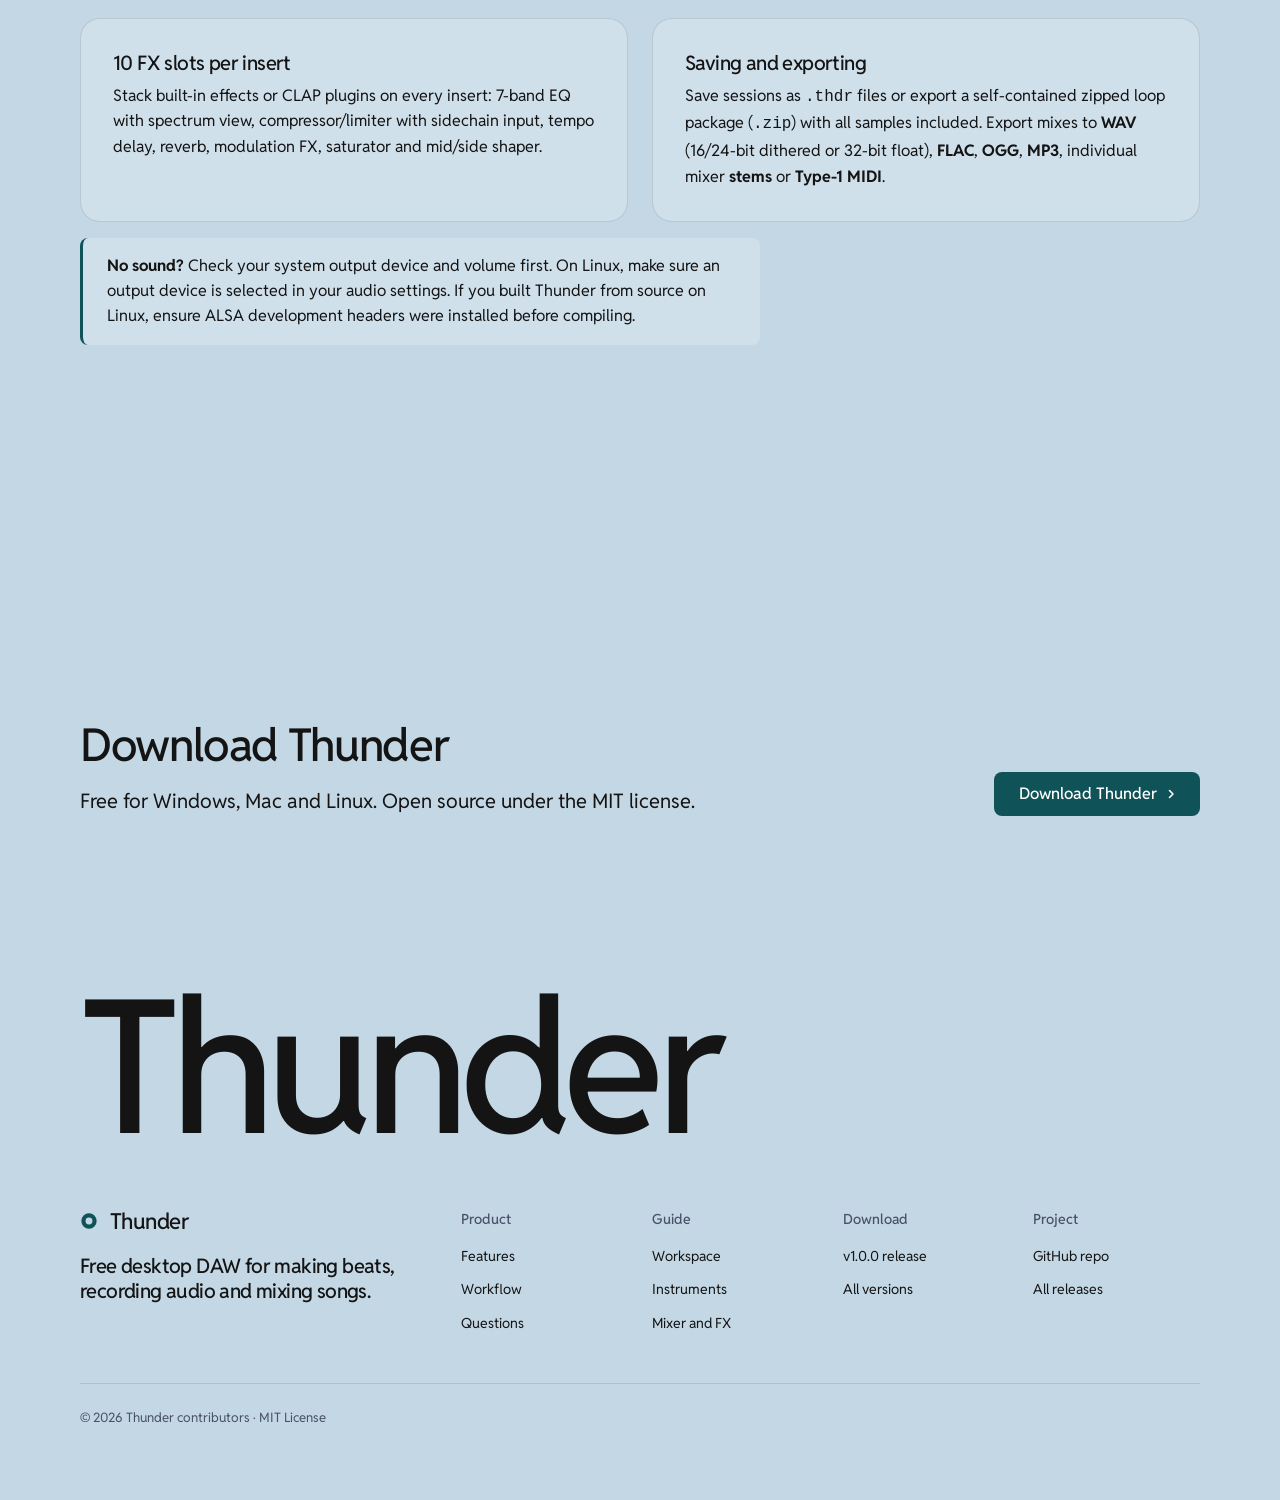
==== commit 81b21edb: "docs(website): refactor site with taste-skill and update for v1.0.0" ====
--- a/website/docs.html
+++ b/website/docs.html
@@ -1,106 +1,252 @@
-<!DOCTYPE html>
-<html lang="en">
+<!doctype html>
+<html lang="en" data-type="software" data-radius="soft" data-ground="sand" data-buttons="arrow" data-motion>
 <head>
 <meta charset="utf-8">
-<meta name="viewport" content="width=device-width, initial-scale=1">
+<meta name="viewport" content="width=device-width, initial-scale=1, viewport-fit=cover">
 <title>Thunder: how to use it</title>
+<meta name="description" content="A plain guide to making beats, recording audio, using synths and CLAP plugins, mixing and exporting in Thunder.">
+<meta property="og:type" content="website">
+<meta property="og:title" content="Thunder: how to use it">
+<meta property="og:description" content="A plain guide to making beats, recording audio, mixing and exporting in Thunder.">
+<meta name="theme-color" content="#c3d7e5">
+<meta name="site-kind" content="software">
+<meta name="page-type" content="software">
 <link rel="preconnect" href="https://fonts.googleapis.com">
 <link rel="preconnect" href="https://fonts.gstatic.com" crossorigin>
-<link href="https://fonts.googleapis.com/css2?family=Space+Grotesk:wght@400;500;700&family=JetBrains+Mono:wght@400;700&display=swap" rel="stylesheet">
-<link rel="stylesheet" href="style.css">
+<link href="https://fonts.googleapis.com/css2?family=Reddit+Sans:wght@400..700&family=JetBrains+Mono:wght@400..500&display=swap" rel="stylesheet">
+<link rel="stylesheet" href="assets/system.css">
+<link rel="stylesheet" href="assets/ui/cards.css">
+<link rel="stylesheet" href="assets/motion/motion.css">
+<link rel="stylesheet" href="assets/layout/layout.css">
+<style>
+:root {
+  --p-bg: #c3d7e5; --p-surface: #d0e0eb; --p-ink: #141414; --p-muted: #4a5068;
+  --p-accent: #0f5257; --p-accent-ink: #ffffff; --p-action: #0f5257; --p-action-ink: #ffffff;
+  --p-inv-bg: #141414; --p-inv-surface: #1e1f20; --p-inv-ink: #c3d7e5; --p-inv-muted: #808b94;
+  --p-inv-accent: #c3d7e5; --p-inv-accent-ink: #141414; --p-inv-action: #c3d7e5; --p-inv-action-ink: #141414;
+  --font-display: "Reddit Sans", system-ui, sans-serif;
+  --font-text: "Reddit Sans", system-ui, sans-serif;
+  --font-mono: "JetBrains Mono", ui-monospace, "SFMono-Regular", Menlo, Consolas, monospace;
+  --display-weight: 500;
+  --display-tracking: -0.03em;
+  --display-tracking-xl: -0.04em;
+}
+main > section { height: auto; min-height: 0; padding-top: var(--s-7); padding-bottom: var(--s-7); }
+main > section:first-child { padding-top: calc(var(--nav) + var(--s-8)); }
+.doc-grid { display: grid; grid-template-columns: repeat(auto-fit, minmax(280px, 1fr)); gap: var(--s-5); margin-top: var(--s-5); }
+.doc-card { background: var(--p-surface); border: 1px solid rgba(20, 20, 20, 0.12); border-radius: var(--r-lg); padding: var(--s-6); }
+.doc-card h3 { margin: 0 0 var(--s-2); font-size: var(--t-card); }
+.doc-card p, .doc-card li { color: var(--p-ink); font-size: var(--t-body); line-height: 1.6; }
+.doc-card ul { margin: var(--s-3) 0 0; padding-left: 1.25rem; }
+.doc-card li { margin: var(--s-2) 0; }
+.doc-note { margin-top: var(--s-4); padding: var(--s-4) var(--s-5); background: var(--p-surface); border-left: 3px solid var(--p-accent); border-radius: var(--r-sm); max-width: 68ch; }
+</style>
+<script>document.documentElement.classList.add('m-enter');setTimeout(()=>document.documentElement.classList.add('m-enter-done'),700)</script>
 </head>
 <body>
-<header>
-  <h1>How to use Thunder</h1>
-  <p>Everything below happens inside the app. Nothing to sign up for.</p>
-  <nav>
-    <a href="index.html">Home</a> ·
-    <a href="docs.html" aria-current="page">How to use it</a> ·
-    <a href="releases.html">Download</a>
-  </nav>
+<header class="nav nav--centre">
+  <div class="wrap nav__bar">
+    <a class="skip-link" href="#top">Skip to content</a>
+    <a class="nav__logo" href="index.html"><span class="mark" data-mark="ring" aria-hidden="true"></span>Thunder</a>
+    <nav class="nav__links" aria-label="Main">
+      <div class="nav__item"><a class="nav__link" href="index.html#features">Features</a></div>
+      <div class="nav__item"><a class="nav__link" href="index.html#workflow">Workflow</a></div>
+      <div class="nav__item"><a class="nav__link" href="docs.html" aria-current="page">Guide</a></div>
+      <div class="nav__item"><a class="nav__link" href="releases.html">Downloads</a></div>
+    </nav>
+    <div class="nav__actions">
+      <a class="btn btn--primary" href="releases.html">Download Thunder<svg class="m-arrow" viewBox="0 0 12 12" aria-hidden="true"><path class="m-arrow__stem" d="M1 6h8"/><path class="m-arrow__head" d="M4.5 2.5 8 6l-3.5 3.5"/></svg></a>
+    </div>
+    <button class="nav__toggle" type="button" aria-expanded="false" aria-label="Menu">
+      <svg width="18" height="18" viewBox="0 0 18 18" aria-hidden="true"><path d="M2 5h14M2 13h14" stroke="currentColor" stroke-width="1.6" stroke-linecap="round"/></svg>
+    </button>
+  </div>
 </header>
-<main>
-  <section>
-    <h2>Start and stop</h2>
-    <p>The top bar runs the show. <strong>Play</strong> starts, <strong>Stop</strong>
-    halts, <strong>Reset</strong> jumps back to the start. The numbers on the
-    right read bar, beat and tick so you always know where you are.</p>
-    <p><strong>Song</strong> plays your whole playlist. <strong>Pat</strong> loops
-    one pattern while you edit it. <strong>BPM</strong> sets the tempo, or tap
-    <strong>Tap</strong> in time with music.
-    <strong>Swing</strong> loosens the timing for a hip-hop feel.
-    <strong>Click</strong> turns the metronome on.</p>
-  </section>
-
-  <section>
-    <h2>Drums and steps</h2>
-    <p>Each row in the channel rack is one instrument. The sixteen boxes are
-    sixteenth notes in one bar. Click a box to switch that hit on or off.
-    <strong>M</strong> mutes the row, <strong>S</strong> solos it so you hear
-    it alone. The music note button plays the sound once so you can check it.</p>
-  </section>
-
-  <section>
-    <h2>Melodies in the piano roll</h2>
-    <p>Click a channel name, and the piano roll below shows its notes.
-    Pitch runs up the left side, time runs left to right across one bar.</p>
-    <ul>
-      <li>Click empty space to place a note.</li>
-      <li>Drag a note to move it. Drag its right edge to change its length.</li>
-      <li>Right-click a note, or select it and press Delete, to remove it.</li>
-      <li>The strip underneath sets how hard each note hits. Drag the bars up or down.</li>
-      <li>The lane below that draws volume or filter curves across the bar.
-      Click to add a point, drag to move it, right-click to delete it.</li>
-    </ul>
-    <p>The toolbar above the roll holds the helpers: snap to grid, quantize
-    shaky timing, humanize for a played feel, strum chords, build an arpeggio
-    from your notes, stamp a major or minor chord, and shift everything an
-    octave. Keys outside your chosen scale are shaded darker.</p>
-  </section>
-
-  <section>
-    <h2>Arranging the song</h2>
-    <p>The playlist is a list of bars. Each bar plays one of your eight
-    patterns, or stays silent. Add bars with the button, pick a pattern per
-    bar, and press play in Song mode to hear it all in order. The loop switch
-    repeats the whole thing.</p>
-  </section>
-
-  <section>
-    <h2>Mixing</h2>
-    <p>Every instrument has volume and pan. <strong>Cut</strong> trims the
-    brightness, <strong>dly</strong> and <strong>verb</strong> send it to the
-    echo and the room sound. The master column sets echo time and how much of
-    each effect lands in the final mix. The green scope shows the output,
-    and the bar next to the transport shows how loud it is getting.</p>
-  </section>
-
-  <section>
-    <h2>Your own sounds</h2>
-    <p>The browser lists sample files from your music folder. The play button
-    previews one, the arrow loads it into the selected channel, which then
-    behaves like any other instrument. You can also paste a file path and hit
-    load. WAV, MP3, OGG and FLAC all work.</p>
-  </section>
-
-  <section>
-    <h2>Saving and sharing</h2>
-    <p>Type a file name and press <strong>Save</strong> to keep the project,
-    <strong>Load</strong> to reopen it. The WAV export writes your full
-    arrangement to a mixdown file. The MIDI export writes the notes so you can
-    open them in any other music software.</p>
-  </section>
-
-  <section>
-    <h2>No sound?</h2>
-    <ul>
-      <li>Check your speakers and the system volume first.</li>
-      <li>On Linux, make sure an output device is selected in your sound settings.</li>
-      <li>No audio from a copy you built yourself is usually missing ALSA
-      headers. Install them and rebuild.</li>
-    </ul>
+
+<main id="top">
+  <section class="section" aria-labelledby="guide-h">
+    <div class="wrap">
+      <div class="section-head">
+        <h1 id="guide-h">How to use Thunder</h1>
+        <p class="t-lead">Everything happens inside the app on your disk. No account, no cloud sync and no internet connection required.</p>
+      </div>
+    </div>
+  </section>
+
+  <section class="section" id="workspace" aria-labelledby="workspace-h">
+    <div class="wrap">
+      <div class="section-head">
+        <h2 id="workspace-h">Transport and dockable workspace</h2>
+        <p>The top transport bar controls playback, tempo, swing and recording. Panels dock and rearrange to fit your screen.</p>
+      </div>
+      <div class="doc-grid">
+        <article class="doc-card">
+          <h3>Playback and timing</h3>
+          <p><strong>Play</strong> starts, <strong>Stop</strong> halts and <strong>Reset</strong> jumps back to bar 1. Switch between <strong>Pat</strong> to loop one pattern and <strong>Song</strong> to play the full playlist. Set <strong>BPM</strong> directly or click <strong>Tap</strong> in time with music, add <strong>Swing</strong> for a loose groove, and turn on <strong>Click</strong> for the metronome.</p>
+        </article>
+        <article class="doc-card">
+          <h3>Dockable panels</h3>
+          <p>Drag panel tabs to dock them side by side or stack them. Use <strong>F5</strong> through <strong>F9</strong> to jump to the Playlist, Channel Rack, Piano Roll, Browser and Mixer, and save or reset your workspace layout at any time.</p>
+        </article>
+      </div>
+    </div>
+  </section>
+
+  <section class="section" id="instruments" aria-labelledby="instruments-h">
+    <div class="wrap">
+      <div class="section-head">
+        <h2 id="instruments-h">Channel rack, synths and CLAP plugins</h2>
+        <p>Add as many channels as your song needs, reorder them, set choke groups and route each one to a mixer insert.</p>
+      </div>
+      <div class="doc-grid">
+        <article class="doc-card">
+          <h3>Steps and Drum Rack</h3>
+          <p>Click steps in the channel rack to place beats, or open the 16-pad <strong>Drum Rack</strong> to layer one-shots with individual pitch, pan and choke groups. <strong>M</strong> mutes a channel and <strong>S</strong> solos it.</p>
+        </article>
+        <article class="doc-card">
+          <h3>SuperSynth and FM synth</h3>
+          <p><strong>SuperSynth</strong> gives you three oscillators, unison detune, a multimode filter and an LFO matrix. The <strong>4-operator FM synth</strong> covers electric pianos, metallic percussion and deep basses.</p>
+        </article>
+        <article class="doc-card">
+          <h3>Stereo sampler</h3>
+          <p>Load WAV, MP3, OGG or FLAC files from the browser by dragging them onto a channel. Adjust start and end points, loop regions, reverse playback and granular time-stretch.</p>
+        </article>
+        <article class="doc-card">
+          <h3>CLAP plugins</h3>
+          <p>Scan your system plugin folders to load third-party CLAP instruments and insert effects. Plugin parameters, native windows and preset states save right inside your project file.</p>
+        </article>
+      </div>
+    </div>
+  </section>
+
+  <section class="section" id="piano-roll" aria-labelledby="piano-h">
+    <div class="wrap">
+      <div class="section-head">
+        <h2 id="piano-h">Melodies in the piano roll</h2>
+        <p>Click a channel name to open its notes in the piano roll. Keys outside your selected scale shade darker so melodies stay in key.</p>
+      </div>
+      <div class="doc-grid">
+        <article class="doc-card">
+          <h3>Drawing and editing</h3>
+          <ul>
+            <li>Click empty grid space to place a note, drag to move it, or pull its right edge to resize.</li>
+            <li>Use marquee select, paint and slice tools to edit whole phrases at once.</li>
+            <li>Enable <strong>Slide</strong> on a note for smooth pitch glides into the next note.</li>
+            <li>Ghost notes show other channels in the same pattern behind your active melody.</li>
+          </ul>
+        </article>
+        <article class="doc-card">
+          <h3>Helpers and lanes</h3>
+          <ul>
+            <li>Snap notes to the grid, quantize timing, humanize velocity or strum chords.</li>
+            <li>Stamp major, minor and seventh chords or generate arpeggios from held notes.</li>
+            <li>Drag velocity bars underneath or draw filter and volume curves in the property lane.</li>
+          </ul>
+        </article>
+      </div>
+    </div>
+  </section>
+
+  <section class="section" id="playlist" aria-labelledby="playlist-h">
+    <div class="wrap">
+      <div class="section-head">
+        <h2 id="playlist-h">Playlist, recording and sample editor</h2>
+        <p>Arrange patterns, audio recordings and automation curves across multi-track lanes.</p>
+      </div>
+      <div class="doc-grid">
+        <article class="doc-card">
+          <h3>Multi-track arrangement</h3>
+          <p>Place <strong>Pattern</strong>, <strong>Audio</strong> and <strong>Automation</strong> clips anywhere on the timeline. Set loop and punch-in/out regions, and bend automation curves with tension handles.</p>
+        </article>
+        <article class="doc-card">
+          <h3>Hardware MIDI and audio recording</h3>
+          <p>Play instruments from a USB MIDI controller or your computer keyboard, and map hardware knobs with MIDI learn. Arm an audio input to monitor and record live takes directly to disk, then trim, fade, normalize or slice transients in the built-in sample editor.</p>
+        </article>
+      </div>
+    </div>
+  </section>
+
+  <section class="section" id="mixer" aria-labelledby="mixer-h">
+    <div class="wrap">
+      <div class="section-head">
+        <h2 id="mixer-h">Mixer, effects and export</h2>
+        <p>Route channels to mixer inserts with automatic delay compensation and LUFS/RMS loudness metering.</p>
+      </div>
+      <div class="doc-grid">
+        <article class="doc-card">
+          <h3>10 FX slots per insert</h3>
+          <p>Stack built-in effects or CLAP plugins on every insert: 7-band EQ with spectrum view, compressor/limiter with sidechain input, tempo delay, reverb, modulation FX, saturator and mid/side shaper.</p>
+        </article>
+        <article class="doc-card">
+          <h3>Saving and exporting</h3>
+          <p>Save sessions as <code>.thdr</code> files or export a self-contained zipped loop package (<code>.zip</code>) with all samples included. Export mixes to <strong>WAV</strong> (16/24-bit dithered or 32-bit float), <strong>FLAC</strong>, <strong>OGG</strong>, <strong>MP3</strong>, individual mixer <strong>stems</strong> or <strong>Type-1 MIDI</strong>.</p>
+        </article>
+      </div>
+      <div class="doc-note">
+        <strong>No sound?</strong> Check your system output device and volume first. On Linux, make sure an output device is selected in your audio settings. If you built Thunder from source on Linux, ensure ALSA development headers were installed before compiling.
+      </div>
+    </div>
   </section>
 </main>
-<footer>MIT · thunder contributors · <a href="https://github.com/cotanjant/thunder">GitHub</a></footer>
+
+<footer class="footer closing" id="contact" aria-labelledby="close-h">
+  <div class="wrap">
+    <div class="closing__cta close--word">
+      <div class="section-head--split">
+        <div>
+          <h2 id="close-h">Download Thunder</h2>
+          <p class="t-lead">Free for Windows, Mac and Linux. Open source under the MIT license.</p>
+        </div>
+        <a class="btn btn--primary" href="releases.html">Download Thunder<svg class="m-arrow" viewBox="0 0 12 12" aria-hidden="true"><path class="m-arrow__stem" d="M1 6h8"/><path class="m-arrow__head" d="M4.5 2.5 8 6l-3.5 3.5"/></svg></a>
+      </div>
+      <p class="close__word" aria-hidden="true">Thunder</p>
+    </div>
+    <div class="closing__links">
+      <div class="grid">
+        <div class="span-4 stack-4">
+          <a class="nav__logo" href="index.html"><span class="mark" data-mark="ring" aria-hidden="true"></span>Thunder</a>
+          <p class="footer__lede">Free desktop DAW for making beats, recording audio and mixing songs.</p>
+        </div>
+        <div class="span-2 footer__col">
+          <h3>Product</h3>
+          <ul>
+            <li><a href="index.html#features">Features</a></li>
+            <li><a href="index.html#workflow">Workflow</a></li>
+            <li><a href="index.html#faq">Questions</a></li>
+          </ul>
+        </div>
+        <div class="span-2 footer__col">
+          <h3>Guide</h3>
+          <ul>
+            <li><a href="docs.html#workspace">Workspace</a></li>
+            <li><a href="docs.html#instruments">Instruments</a></li>
+            <li><a href="docs.html#mixer">Mixer and FX</a></li>
+          </ul>
+        </div>
+        <div class="span-2 footer__col">
+          <h3>Download</h3>
+          <ul>
+            <li><a href="releases.html">v1.0.0 release</a></li>
+            <li><a href="releases.html">All versions</a></li>
+          </ul>
+        </div>
+        <div class="span-2 footer__col">
+          <h3>Project</h3>
+          <ul>
+            <li><a href="https://github.com/cotanjant/thunder">GitHub repo</a></li>
+            <li><a href="https://github.com/cotanjant/thunder/releases">All releases</a></li>
+          </ul>
+        </div>
+      </div>
+      <div class="footer__legal">
+        <span>&copy; 2026 Thunder contributors · MIT License</span>
+        <div class="socials"></div>
+      </div>
+    </div>
+  </div>
+</footer>
+
+<script type="module" src="assets/system.js"></script>
+<script type="module" src="assets/motion/motion.js"></script>
 </body>
 </html>
--- a/website/assets/system.css
+++ b/website/assets/system.css
@@ -0,0 +1,1328 @@
+/*
+  taste-skill system.css - the one system for the page. Link it first, then assets/ui/cards.css (the
+  feature card, its panel and the fragment placements), then set the palette (--p-*), the fonts and
+  the radius set on :root in the page (node scripts/start.mjs prints that block).
+  Do not add a second grid, spacing scale, type scale, radius scale, button or card style.
+*/
+
+/* ---------------------------------------------------------------- tokens */
+:root {
+  /* palette (hex only; fx.js reads --bg --surface --ink --muted --accent --accent-ink) */
+  --p-bg: #ffffff;
+  --p-surface: #f4f4f4;
+  --p-ink: #111111;
+  --p-muted: #6b6b6b;
+  --p-accent: #1a4be0;
+  --p-accent-ink: #ffffff;
+  --p-action: #1a4be0;      /* buttons, links, focus: the accent, or the ink when the accent is too pale */
+  --p-action-ink: #ffffff;
+  --p-inv-bg: #111111;
+  --p-inv-surface: #1c1c1c;
+  --p-inv-ink: #f4f4f4;
+  --p-inv-muted: #a3a3a3;
+  --p-inv-accent: #ffffff;
+  --p-inv-accent-ink: #111111;
+  --p-inv-action: #ffffff;
+  --p-inv-action-ink: #111111;
+  /* the lit ground behind UI and in the closing band (references/cards.md), one per page, tech pages only
+     (none on kind other, which is flat): <html data-ground="sand|sky|sage|painting">. system.js gives it to every ground
+     that holds UI, on light and dark pages alike; --hue on one panel changes only its accent */
+  --ground-bg: #d9ccb7; --ground-surface: #e9e0d2; --ground-ink: #2a2622; --ground-muted: #5a534a; --ground-accent: #a8794a;
+
+  /* fonts */
+  --font-display: system-ui, -apple-system, "Segoe UI", sans-serif;
+  --font-text: system-ui, -apple-system, "Segoe UI", sans-serif;
+  --font-mono: ui-monospace, "SFMono-Regular", Menlo, Consolas, monospace;
+  --display-weight: 400;    /* headlines 400; 500 on a tech page (software, gaming, hardware) */
+  --display-tracking: -0.025em;
+
+  /* the page rhythm (references/layout-v4.md): one section per screen. The header is fixed and
+     --nav tall; every section is padded --padt above and --padb (plus the phone action bar, --bar)
+     below, and is exactly one or two screens tall (--h: 1 or 2; --hm on a phone). The hero's words
+     start --hgap under the header and its content ends --hpadb above the fold. */
+  --nav: 72px;
+  --padt: 120px;
+  --padb: 72px;
+  --hgap: 48px;
+  --hpadb: 64px;
+  --bar: 0px;
+  /* grid: one .wrap (alias .container) for the header, every section and the footer, the same
+     --gut on both sides: 1280 wide at x 80-1360 at 1440, 342 at x 24-366 at 390 */
+  --container: 1280px;
+  --gut: 80px;
+  --pad: var(--gut);
+  --gutter: 24px;
+
+  /* spacing: 4/8 scale */
+  --s-1: 4px;  --s-2: 8px;  --s-3: 12px; --s-4: 16px; --s-5: 24px;
+  --s-6: 32px; --s-7: 48px; --s-8: 64px; --s-9: 96px; --s-10: 128px;
+  --section: 40px;      /* only a .section outside main (the kit's demo pages); every main > section and
+                           footer.closing take --padt and --padb */
+  --section-band: 56px; /* the same for an older footer outside footer.closing */
+  --head-gap: 48px;     /* the one heading-to-content gap, 32 on a phone (layout.css reads it as --ly-head-gap) */
+  --card-pad: 16px;     /* card padding (cards.css sets its own for cards with a panel) */
+  --card-gap: 16px;     /* gap between cards */
+
+  /* type scale (the only sizes on the page) */
+  --t-label: 13px;
+  --t-small: 14px;
+  --t-body: 16px;
+  --t-lead: 18px;
+  --t-card: 18px;
+  --t-h3: 24px;
+  /* straight lines from the phone size at 390 to the desktop size at 1440 (system.md's table) */
+  --t-h2: clamp(30px, 1.72vw + 23.3px, 48px);
+  --t-h1: clamp(38px, 3.24vw + 25.4px, 72px);
+  /* a big number stays a step under the h2 (VI-11): 38 at 1440, 28 at 390, so it never reads as a
+     section heading; a stats row and a price set their own, smaller still */
+  --t-stat: clamp(28px, .952vw + 24.29px, 38px);
+
+  /* radius: one scale (soft by default; data-radius on <html> switches it) */
+  --r-sm: 8px;  --r-md: 12px; --r-lg: 20px; --r-btn: 8px;
+
+  /* controls (fixed here; a page never adds its own) */
+  --btn-h: 44px;
+  --btn-h-sm: 36px;
+  --nav-h: var(--nav);  /* the older name, kept for the kit's files */
+  --icon: 16px;         /* small icons: socials, menu chevrons, mono brand marks */
+
+  /* motion: the one UI ease-out (motion.css --m-ease and ui/base.css --u-ease read it; references/motion.md) */
+  --ease: cubic-bezier(.2, .8, .2, 1);
+  --dur: 180ms;
+}
+html[data-radius="sharp"] { --r-sm: 4px; --r-md: 6px;  --r-lg: 8px;  --r-btn: 4px; }
+html[data-radius="soft"]  { --r-sm: 8px; --r-md: 12px; --r-lg: 20px; --r-btn: 8px; }
+html[data-radius="round"] { --r-sm: 10px; --r-md: 16px; --r-lg: 24px; --r-btn: 999px; }
+/* the four lit grounds (references/cards.md); sand is the default above. painting goes with
+   painterly-landscape (x.ai's daylight sky over olive hills) */
+html[data-ground="sky"]      { --ground-bg: #c6d3df; --ground-surface: #d6e0e9; --ground-ink: #25303a; --ground-muted: #4d5964; --ground-accent: #3f6a92; }
+html[data-ground="sage"]     { --ground-bg: #cdd6c6; --ground-surface: #dce3d6; --ground-ink: #262d24; --ground-muted: #535b51; --ground-accent: #6c8e63; }
+html[data-ground="painting"] { --ground-bg: #79a8d6; --ground-surface: #a6c4e2; --ground-ink: #16212c; --ground-muted: #273949; --ground-accent: #9c9b3c; }
+/* cards.css takes its card and panel radii from this scale */
+html[data-radius] .card { --c-r: var(--r-lg); }
+html[data-radius] .panel { --p-r: var(--r-md); }
+
+/* a phone: the header 56, the sections padded 96 / 48, the hero's words 40 under the header and its
+   content ending 24 above the fold, 24 at both sides, 12 between columns */
+@media (max-width: 639px) {
+  :root { --nav: 56px; --padt: 96px; --padb: 48px; --hgap: 40px; --hpadb: 24px; --gut: 24px; --gutter: 12px; --card-gap: 12px; --head-gap: 32px; }
+}
+@media (min-width: 640px) {
+  :root { --gut: 48px; --section: 48px; --section-band: 72px; --card-pad: 24px; }
+}
+@media (min-width: 1024px) {
+  :root { --gut: 80px; --section: 56px; --section-band: 96px; --card-gap: 24px;
+          --t-lead: 20px; --t-card: 20px; --t-h3: 28px; }
+  /* a place (and a local service): the 1200 column at x 120-1320 */
+  html[data-type="place"] { --gut: 120px; --container: 1200px; }
+}
+/* a place (VI-06, ST-96, PH-23): its own smaller type (h1 48/53 and 32/37, h2 32/40 and 24/30, titles
+   and the sub-line 20 and 18), the Recipe 3 hero's gap under its photograph (40, 24 on a phone),
+   square photographs and cards and 2px buttons, whatever data-radius and data-buttons say */
+:root[data-type="place"] {
+  --hgap: 40px;
+  --t-h1: clamp(32px, 1.524vw + 26.06px, 48px);
+  --t-h2: clamp(24px, .762vw + 21px, 32px);
+  --t-h3: clamp(20px, .381vw + 18.51px, 24px);
+  --r-sm: 2px; --r-md: 0px; --r-lg: 0px; --r-btn: 2px;
+}
+:root[data-type="place"] :is(h1, .t-h1) { line-height: 1.104; }
+:root[data-type="place"] :is(h2, .t-h2) { line-height: 1.25; }
+@media (max-width: 639px) {
+  :root[data-type="place"] { --hgap: 24px; }
+  :root[data-type="place"] :is(h1, .t-h1) { line-height: 1.156; }
+}
+
+/* ---------------------------------------------------------------- grounds (at most three) */
+:root, .ground-base {
+  --bg: var(--p-bg); --surface: var(--p-surface); --ink: var(--p-ink); --muted: var(--p-muted);
+  --accent: var(--p-accent); --accent-ink: var(--p-accent-ink); --card: var(--p-surface);
+  --action: var(--p-action); --action-ink: var(--p-action-ink);
+}
+.ground-surface {
+  --bg: var(--p-surface); --surface: var(--p-bg); --ink: var(--p-ink); --muted: var(--p-muted);
+  --accent: var(--p-accent); --accent-ink: var(--p-accent-ink); --card: var(--p-bg);
+  --action: var(--p-action); --action-ink: var(--p-action-ink);
+}
+.ground-inverse {
+  --bg: var(--p-inv-bg); --surface: var(--p-inv-surface); --ink: var(--p-inv-ink); --muted: var(--p-inv-muted);
+  --accent: var(--p-inv-accent); --accent-ink: var(--p-inv-accent-ink); --card: var(--p-inv-surface);
+  --action: var(--p-inv-action); --action-ink: var(--p-inv-action-ink);
+}
+:root, .ground-base, .ground-surface, .ground-inverse {
+  --line: color-mix(in oklab, var(--ink) 11%, transparent);
+  --line-strong: color-mix(in oklab, var(--ink) 20%, transparent);
+  /* effects (fx.js) and UI fragments (assets/ui) take the colours of the ground they sit on */
+  --fx-bg: var(--bg); --fx-surface: var(--surface); --fx-ink: var(--ink); --fx-muted: var(--muted);
+  --fx-accent: var(--accent); --fx-accent-ink: var(--accent-ink);
+  --ui-font: var(--font-text); --ui-mono: var(--font-mono); --ui-radius: var(--r-md);
+}
+.ground-base, .ground-surface, .ground-inverse { background: var(--bg); color: var(--ink); }
+
+/* ---------------------------------------------------------------- base */
+*, *::before, *::after { box-sizing: border-box; }
+/* an anchor lands on the section's top (the judge's frame): the fixed header covers --nav of its --padt */
+html { -webkit-text-size-adjust: 100%; scroll-padding-top: 0; scroll-behavior: auto; margin: 0; }
+body {
+  margin: 0; background: var(--bg); color: var(--ink);
+  font: 400 var(--t-body)/1.55 var(--font-text);
+  -webkit-font-smoothing: antialiased; text-rendering: optimizeLegibility; overflow-x: clip;
+}
+img, svg, video, canvas { display: block; max-width: 100%; }
+/* hidden means hidden, also on an img the line above makes a block (a menu tab's photograph, a peek photograph) */
+[hidden] { display: none !important; }
+img, video { height: auto; }
+a { color: inherit; text-decoration: none; }
+button { font: inherit; color: inherit; }
+h1, h2, h3, h4, p, ul, ol, figure, blockquote { margin: 0; }
+ul, ol { padding: 0; list-style: none; }
+h1, h2, h3, h4 {
+  font-family: var(--font-display); font-weight: var(--display-weight);
+  letter-spacing: var(--display-tracking); text-wrap: balance; overflow-wrap: break-word;
+  /* a long word (a German compound at 390) breaks at a syllable with a hyphen, in the language of <html lang>;
+     only words of 10 letters or more, 4 at least on each side, so a short English heading never breaks */
+  hyphens: auto; -webkit-hyphens: auto; hyphenate-limit-chars: 10 4 4;
+}
+h1, .t-h1 { font-size: var(--t-h1); line-height: 1.04; }
+h2, .t-h2 { font-size: var(--t-h2); line-height: 1.1; }
+h3, .t-h3 { font-size: var(--t-h3); line-height: 1.2; }
+h4, .t-card { font-family: var(--font-text); font-weight: 500; font-size: var(--t-card); line-height: 1.3; letter-spacing: -0.01em; }
+p { text-wrap: pretty; }
+.t-lead  { font-size: var(--t-lead); line-height: 1.5; }
+.t-body  { font-size: var(--t-body); line-height: 1.55; }
+.t-small { font-size: var(--t-small); line-height: 1.5; }
+.t-label { font-size: var(--t-label); font-weight: 500; line-height: 1.4; letter-spacing: 0.01em; }
+.t-stat  { font-family: var(--font-display); font-weight: var(--display-weight); font-size: var(--t-stat);
+           line-height: 1; letter-spacing: var(--display-tracking); font-variant-numeric: tabular-nums; }
+.muted { color: var(--muted); }
+.mono  { font-family: var(--font-mono); }
+.measure { max-width: 62ch; }
+:focus-visible { outline: 2px solid var(--action); outline-offset: 2px; border-radius: 2px; }
+::selection { background: color-mix(in oklab, var(--accent) 30%, transparent); }
+
+/* ---------------------------------------------------------------- grid */
+.wrap, .container { width: min(100% - 2 * var(--gut), var(--container)); margin-inline: auto; padding-inline: 0; }
+.grid { display: grid; grid-template-columns: repeat(12, minmax(0, 1fr)); column-gap: var(--gutter); row-gap: var(--card-gap); }
+.grid > * { min-width: 0; grid-column: 1 / -1; }
+.section { padding-block: var(--section); }
+
+/* ---------------------------------------------------------------- one section per screen
+   The page is a stack of screens. Framed at scrollY = k x the screen height, a shot shows exactly one
+   section: the hero alone on the first screen, every other section (and footer.closing, the close and
+   the footer in one) exactly one or two screens tall, its h2 first, --padt under its top. Heights
+   and padding do it: no pinning, snapping or script.
+     <section class="section" id=".." style="--h: 2">     (2 screens; --hm sets a phone's count alone)
+       <div class="wrap"> the h2 first, then the content </div>     (the one in-flow child)
+     </section>
+   A layer (a full-bleed photograph or ground behind the words) is an <img class="layer" aria-hidden="true">
+   beside the .wrap. Content must fit: one screen holds 708px of content at 1440x900 (900 - 120 - 72),
+   two hold 1,608 (the second screen's part starts --padt under its top with .g2). From 640 to 1279 a
+   section keeps at least its screens and grows past them rather than overlap the next. */
+main > :is(section, .section), footer.closing {
+  position: relative; box-sizing: border-box;
+  height: calc(var(--h, 1) * 100vh); height: calc(var(--h, 1) * 100svh);
+  padding: var(--padt) 0 calc(var(--padb) + var(--bar));
+}
+main > :is(section, .section) > :is(.wrap, .container), footer.closing > .wrap { position: relative; z-index: 1; height: 100%; }
+main > :is(section, .section) > :is(.wrap, .container):not(.grid) { display: flex; flex-direction: column; }
+/* a .wrap that is the section's grid too (class="wrap grid"): its rows start at the top */
+main > :is(section, .section) > :is(.wrap, .container).grid { align-content: start; }
+/* .fill: the block that takes what the screen leaves under the heading (a photograph, a frame) */
+main > :is(section, .section) > .wrap > .fill { flex: 1 1 0; min-height: 0; }
+/* two screens as two groups: row 1 the h2 and the first group, row 2 the rest (no second h2), starting
+   --padt under the second screen's top, so the second shot looks like any other section */
+main > :is(section, .section).g2, footer.closing.g2 { --h: 2; }
+main > :is(section, .section).g2 > :is(.wrap, .container), footer.closing.g2 > .wrap { display: grid; grid-template-rows: minmax(0, 1fr) minmax(0, 1fr); row-gap: calc(var(--padt) + var(--padb) + var(--bar)); }
+main > :is(section, .section).g2 > :is(.wrap, .container) > *, footer.closing.g2 > .wrap > * { min-height: 0; align-self: start; }
+main > :is(section, .section).g2 > :is(.wrap, .container) > :is(.group, .fill) { align-self: stretch; }
+/* a group: one screen's part of a .g2 section (its h2 and first rows, or the rest) */
+.group { display: flex; flex-direction: column; min-height: 0; }
+/* each screen's card row runs down to that screen's foot (the cards stretch, their panels grow), so
+   the second screen of a .g2 is never a short row over an empty ground; both rows end on the same line */
+@media (min-width: 1024px) {
+  main > :is(section, .section).g2 > .wrap > .grid:last-child,
+  main > :is(section, .section).g2 > .wrap > .group > .grid:last-child { align-self: stretch; flex: 1 1 auto; min-height: 0; }
+}
+.group > .fill { flex: 1 1 0; min-height: 0; }
+@media (min-width: 640px) and (max-width: 1279px) {
+  main > :is(section, .section):not(.hero, .section--hero), footer.closing {
+    height: auto; min-height: calc(var(--h, 1) * 100vh); min-height: calc(var(--h, 1) * 100svh);
+  }
+  /* the section is a column and its .wrap takes all of it, so a .fill (a photograph, a frame) still
+     grows to the section's foot (a min-height percentage would not resolve, leaving it at its least) */
+  /* :where() keeps it at no weight, so a page's own phone- or tablet-only hiding (section.desk-only { display: none }) wins */
+  :where(main > :is(section, .section):not(.hero, .section--hero), footer.closing) { display: flex; flex-direction: column; }
+  main > :is(section, .section):not(.hero, .section--hero) > :is(.wrap, .container), footer.closing > .wrap { flex: 1 0 auto; height: auto; min-height: 0; }
+}
+/* a phone: lvh (the screen with its bars hidden) for every section but the hero; --hm when stacking
+   makes the content taller than the desktop count */
+@media (max-width: 639px) {
+  /* at least its screens, never less: content a screen cannot hold makes the section taller (the rhythm
+     check then asks for --hm: 2 or less content); a fixed height would lay its last rows over the next
+     section, the fault the phone shots showed most (a list under the closing heading and its button) */
+  main > :is(section, .section):not(.hero, .section--hero), footer.closing {
+    height: auto; min-height: calc(var(--hm, var(--h, 1)) * 100vh); min-height: calc(var(--hm, var(--h, 1)) * 100lvh);
+  }
+  /* one grid row at least the screens tall that grows with the .wrap's content: the .wrap is stretched to
+     it, so its .fill and its two groups still share a definite height */
+  /* (at no weight, as on the tablet: a page's own section.desk-only { display: none } still hides it) */
+  :where(main > :is(section, .section):not(.hero, .section--hero):has(> :is(.wrap, .container)), footer.closing) {
+    display: grid; grid-template-columns: minmax(0, 1fr); grid-template-rows: 1fr; grid-auto-rows: auto;
+  }
+  main > :is(section, .section):not(.hero, .section--hero) > :is(.wrap, .container), footer.closing > .wrap { height: auto; }
+  main > :is(section, .section).g2m, footer.closing.g2m { --hm: 2; }
+  main > :is(section, .section).g2m > :is(.wrap, .container), footer.closing.g2m > .wrap { display: grid; grid-template-rows: minmax(0, 1fr) minmax(0, 1fr); row-gap: calc(var(--padt) + var(--padb) + var(--bar)); }
+  /* stacked in one, the two groups keep the open cards' 32px, so the first group's last panel never meets
+     the next card's title */
+  main > :is(section, .section).g2:not(.g2m) > :is(.wrap, .container) { display: flex; row-gap: var(--s-6); }
+  /* what the two screens leave goes around the second group, so it opens below the header, not on the fold */
+  main > :is(section, .section).g2:not(.g2m) > :is(.wrap, .container) > :last-child { margin-block: auto; }
+  main > :is(section, .section).g2:not(.g2m) > :is(.wrap, .container) > * { align-self: stretch; }
+}
+/* a layer: the photograph or ground of a whole section, under its words, edge to edge */
+main > :is(section, .section) > :is(img, video, canvas, picture).layer,
+footer.closing > :is(img, video, canvas, picture).layer {
+  position: absolute; inset: 0; z-index: 0; width: 100%; height: 100%; max-width: none; object-fit: cover; object-position: var(--pos, 50% 50%);
+}
+main > :is(section, .section) > picture.layer > img { width: 100%; height: 100%; object-fit: cover; }
+
+/* the hero: exactly the first screen, the fixed header over its top. Its words start --hgap under the
+   header (--photo adds a full-bleed photograph's height above them on a place); its content ends
+   --hpadb above the fold, and nothing of the next section shows, at 1440, 1024, 820 and 390.
+     <section class="hero hero--<type>"><div class="wrap"><div class="hero-text"> .. </div>[one strip]</div></section>
+   .hero-text holds the whole composition (the words, and the picture or window beside or under them);
+   one docked strip (logos, three facts) may follow it, at most 96px, desktop only. */
+main > :is(.hero, .section--hero) {
+  height: 100vh; height: 100svh; min-height: 0;
+  padding: calc(var(--nav) + var(--photo, 0px) + var(--hgap)) 0 calc(var(--hpadb) + var(--bar));
+}
+:is(.hero, .section--hero) > .wrap { height: 100%; display: grid; grid-template-rows: minmax(0, 1fr) auto; row-gap: var(--s-7); }
+:is(.hero, .section--hero) > .wrap > .hero-text { min-height: 0; }
+/* a phone: the hero is at least the first screen and grows when a short phone (320x640) cannot hold its
+   words, buttons and picture, so nothing of it lies over the next section or under the header */
+@media (max-width: 639px) {
+  main > :is(.hero, .section--hero) { height: auto; min-height: 100vh; min-height: 100svh; }
+  main > :is(.hero, .section--hero):has(> :is(.wrap, .container)) { display: grid; grid-template-columns: minmax(0, 1fr); grid-template-rows: 1fr; grid-auto-rows: auto; }
+  main > :is(.hero, .section--hero) > :is(.wrap, .container) { height: auto; }
+}
+:is(.hero, .section--hero) > .wrap > .hero-strip { grid-row: 2; max-height: 96px; }
+@media (max-width: 639px) { :is(.hero, .section--hero) > .wrap > .hero-strip { display: none; } }
+.section--hero .section-head { max-width: 860px; }
+/* the starter's own hero (hero-split): the words on span-5 top-aligned, the picture on span-6 start-7
+   as tall as the hero's content box (at most 716 at 1440x900); a phone stacks words, then the picture
+   in what is left */
+.hero-text.hero-split { height: 100%; align-items: stretch; }
+.hero-split > .hero-copy { align-self: start; }
+.hero-split > .hero-visual { position: relative; min-height: 0; height: 100%; }
+@media (max-width: 1023px) {
+  .hero-text.hero-split { display: flex; flex-direction: column; gap: var(--s-6); }
+  .hero-split > .hero-visual { flex: 1 1 0; min-height: 200px; height: auto; }
+}
+.hero-copy > * + * { margin-top: var(--s-5); }
+/* the h1 first in the words' column: its capitals start on the picture's top line, not the line box's
+   (the leading above the capitals would put the words about 12px under the photograph's top) */
+.hero-copy > h1:first-child { text-box: trim-start cap alphabetic; }
+.hero-copy > .btn-row { margin-top: var(--s-6); }
+/* three short facts at the foot of the words' column, on the picture's bottom line (no dead space
+   under the buttons): <dl class="hero-facts"><div><dt>..</dt><dd>..</dd></div> x3</dl> */
+@media (min-width: 1024px) {
+  .hero-split > .hero-copy { height: 100%; display: flex; flex-direction: column; }
+  .hero-split > .hero-copy > .hero-facts { margin-top: auto; }
+}
+.hero-facts { display: grid; grid-template-columns: repeat(3, minmax(0, 1fr)); gap: var(--s-5) var(--gutter); margin: 0; }
+.hero-facts > div { display: grid; gap: var(--s-1); align-content: start; }
+.hero-facts dt { font-size: var(--t-small); color: var(--muted); }
+.hero-facts dd { margin: 0; font-weight: 500; }
+@media (max-width: 1023px) { .hero-facts { display: none; } }
+/* a notice line above the h1 (changed hours, a delivery cut-off): one line with a number, static,
+   starting on the left line like the h1 under it */
+.hero-notice { font-size: var(--t-small); font-weight: 500; color: var(--ink); }
+.hero-notice b, .hero-notice strong { font-weight: 500; color: var(--accent); }
+.hero-copy > .hero-notice + h1 { margin-top: var(--s-5); }
+
+/* a phone: open tiles from a row of three or four (rooms, goods, beans) go two-up, an odd last one
+   across the row, so a row of three fits one 844px screen (stacked one under another they need two) */
+@media (max-width: 639px) {
+  .grid > .tile:is(.span-3, .span-4) { grid-column: auto / span 6; }
+  .grid > .tile:is(.span-3, .span-4):nth-child(odd of .tile):nth-last-child(1 of .tile) { grid-column: 1 / -1; }
+  .grid > .tile:is(.span-3, .span-4) .tile__head { flex-wrap: wrap; gap: 0 var(--s-2); }
+}
+/* a phone: open cards (words on the ground, the panel under them) stacked one under another keep 32px
+   between a panel's foot and the next card's title, so a title never reads as the panel's caption */
+@media (max-width: 639px) { .grid:has(> .card--open) { row-gap: var(--s-6); } }
+/* a phone stacks a two-screen section's four open tiles into its two screens: their panels take 180px (a wide
+   crop), so the h2 and the first two tiles of two lines each end on the first screen and the four inside both,
+   not a third of a screen past. A page that sets its group's own --p-h (#features .panel) sets its phone value
+   too, as the starter does */
+@media (max-width: 639px) { main > :is(section, .section).g2 .card--open > .panel { --p-h: 180px; } }
+/* spans: desktop >= 1024. Tablet 640-1023: text cards on span-3 and span-6 go two-up; cards with a
+   panel (a visual needs the width; the one exception is a span-6 pair, below)
+   and everything else (split text and visuals, span-4 cards, span-5/7/8 blocks) take the full row, so a split stacks and no row is left half empty. Phone < 640: one column. */
+@media (min-width: 640px) and (max-width: 1023px) {
+  .grid > .card.span-3:not(:has(> .panel)), .grid > .card.span-6:not(:has(> .panel)) { grid-column: auto / span 6; }
+  /* the one exception with a panel: a 2x2 (or a pair) of span-6 cards stays two-up from 720px (a panel
+     of about 310px and more, wide enough for a kit fragment), so four cards take one or two screens
+     at 768-820 instead of a card per row (four stacked panels run past two screens). Split cards and
+     every other span keep the full row. Under 720 a card per row. */
+  @media (min-width: 720px) {
+    .grid > .card.span-6:has(> .panel):not(.card--split) { grid-column: auto / span 6; }
+    .grid > .card.span-6:has(> .panel):not(.card--split):nth-child(odd of .card.span-6):nth-last-child(1 of .card.span-6) { grid-column: 1 / -1; }
+  }
+  /* open tiles (rooms, models, people, a photo pair) go two-up; an odd last one takes the row */
+  .grid > .tile:is(.span-3, .span-4, .span-6) { grid-column: auto / span 6; }
+  .grid > .tile:is(.span-3, .span-4, .span-6):nth-child(odd of .tile):nth-last-child(1 of .tile) { grid-column: 1 / -1; }
+}
+@media (min-width: 1024px) {
+  .span-2  { grid-column: auto / span 2; }
+  .span-3  { grid-column: auto / span 3; }
+  .span-4  { grid-column: auto / span 4; }
+  .span-5  { grid-column: auto / span 5; }
+  .span-6  { grid-column: auto / span 6; }
+  .span-7  { grid-column: auto / span 7; }
+  .span-8  { grid-column: auto / span 8; }
+  .span-9  { grid-column: auto / span 9; }
+  .span-10 { grid-column: auto / span 10; }
+  .span-12 { grid-column: auto / span 12; }
+  .start-1 { grid-column-start: 1; } .start-2 { grid-column-start: 2; } .start-3 { grid-column-start: 3; }
+  .start-5 { grid-column-start: 5; } .start-6 { grid-column-start: 6; } .start-7 { grid-column-start: 7; }
+  .start-4 { grid-column-start: 4; } .start-8 { grid-column-start: 8; } .start-9 { grid-column-start: 9; }
+  .start-10 { grid-column-start: 10; }
+  /* a split is top-aligned: the words' first line and the picture's top on one line (never centred
+     against each other, never mirrored: text left, the visual right, on every split of the page) */
+  .grid--middle, .grid--top { align-items: start; }
+}
+/* card rows: every card in a row the same height (a plain .grid stretches them) */
+.grid:is(.grid--middle, .grid--top) > .card { align-self: stretch; }
+/* 1024-1279: a span-4 card's panel would be about 220px wide, too narrow for real UI. Cards with a
+   panel on span-4 go two-up, a span-8 one takes the row, and an odd last one takes the row too
+   (steps, proof row: two, then one wide; bento: the wide card, then the four small ones two by two) */
+@media (min-width: 1024px) and (max-width: 1279px) {
+  .grid > .card.span-4:has(> .panel) { grid-column: auto / span 6; }
+  .grid > .card.span-8:has(> .panel),
+  .grid > .card.span-4:has(> .panel):nth-child(odd of .card.span-4):nth-last-child(1 of .card.span-4) { grid-column: 1 / -1; }
+}
+
+/* ---------------------------------------------------------------- section heading */
+.section-head { max-width: 760px; margin-bottom: var(--head-gap); display: grid; gap: var(--s-4); }
+/* every heading starts on the left line (a centred head among left ones reads as a mistake): the
+   old centred head is left-aligned too */
+.section-head--center { text-align: left; justify-items: start; }
+/* a head row: the h2 (and its line) left, one link or the section's button at the right line */
+.section-head--split { max-width: none; display: flex; align-items: end; justify-content: space-between; gap: var(--s-5); flex-wrap: wrap; }
+.section-head--split > div { display: grid; gap: var(--s-4); max-width: 760px; }
+.section-head p { color: var(--ink); font-size: var(--t-lead); line-height: 1.5; max-width: 60ch; }
+.section-head--row { max-width: none; display: flex; align-items: end; justify-content: space-between; gap: var(--s-5); flex-wrap: wrap; }
+.section-head--row > div { display: grid; gap: var(--s-4); max-width: 760px; }
+/* the hero row (hero-product, hero-cycle): the h1 and its line left, the buttons right, across 1280 */
+.section--hero .section-head--row { max-width: none; }
+
+/* ---------------------------------------------------------------- buttons (one pair, a dealt look)
+   One pair a page, .btn--primary and .btn--secondary, in the look dealt with the page (sections.md)
+   and set once on <html data-buttons>; the markup never changes:
+     solid  filled primary, outlined secondary, the radius scale (Figma; the default)
+     pill   pills, a chevron after the primary's label, a tinted secondary (x.ai)
+     tonal  the radius scale, a tinted secondary with no outline (Linear, Vercel)
+     arrow  an arrow after the primary's label; the secondary is a text link with an arrow (Stripe)
+     block  near-square corners, 48px tall; the secondary is an underlined text link (shops, hotels) */
+.btn {
+  display: inline-flex; align-items: center; justify-content: center; gap: var(--s-2);
+  height: var(--btn-h); padding: 0 var(--s-5); border-radius: var(--r-btn); border: 1px solid transparent;
+  font: 500 var(--t-body)/1 var(--font-text); letter-spacing: 0; white-space: nowrap; cursor: pointer;
+  transition: background-color var(--dur) var(--ease), color var(--dur) var(--ease), border-color var(--dur) var(--ease), text-decoration-color var(--dur) var(--ease);
+}
+.btn--primary { background: var(--action); color: var(--action-ink); }
+.btn--primary:hover { background: color-mix(in oklab, var(--action) 86%, var(--ink)); }
+/* an inverted primary (the action is the ground's ink: a brand band, a lit ground): its hover steps toward the ground, as the filled one steps toward the ink */
+.ground-brand .btn--primary:hover { background: color-mix(in oklab, var(--action) 88%, var(--bg)); }
+/* the ground's own colour with a clear border: never grey on grey, readable on an effect too */
+.btn--secondary { background: var(--bg); color: var(--ink); border-color: var(--line-strong); }
+.btn--secondary:hover { background: color-mix(in oklab, var(--bg) 94%, var(--ink)); border-color: color-mix(in oklab, var(--ink) 35%, transparent); }
+.btn--sm { height: var(--btn-h-sm); padding: 0 var(--s-4); font-size: var(--t-small); }
+html[data-buttons="pill"] { --r-btn: 999px; }
+html[data-buttons="block"] { --r-btn: 2px; --btn-h: 48px; }
+html:is([data-buttons="pill"], [data-buttons="tonal"]) .btn--secondary { background: color-mix(in oklab, var(--ink) 8%, var(--bg)); border-color: transparent; }
+html:is([data-buttons="pill"], [data-buttons="tonal"]) .btn--secondary:hover { background: color-mix(in oklab, var(--ink) 14%, var(--bg)); border-color: transparent; }
+/* arrow and block: the secondary is a text link at the button's height (no box: one button look) */
+html:is([data-buttons="arrow"], [data-buttons="block"]) .btn--secondary {
+  background: none; border-color: transparent; padding-inline: var(--s-2);
+  text-decoration: underline; text-underline-offset: 4px; text-decoration-color: var(--line-strong);   /* the .link look */
+}
+html:is([data-buttons="arrow"], [data-buttons="block"]) .btn--secondary:hover { background: none; border-color: transparent; text-decoration-color: currentColor; }
+/* the glyph after a label: a chevron (pill) or an arrow (arrow), drawn so every font shows the same */
+html[data-buttons="pill"] .btn--primary::after,
+html[data-buttons="arrow"] :is(.btn--primary, .btn--secondary)::after {
+  content: ""; flex: none; width: 12px; height: 12px; margin-right: -2px; background: currentColor;
+  -webkit-mask: var(--btn-glyph) center / contain no-repeat; mask: var(--btn-glyph) center / contain no-repeat;
+  transition: transform var(--dur) var(--ease);
+}
+html[data-buttons="pill"] { --btn-glyph: url("data:image/svg+xml,%3Csvg xmlns='http://www.w3.org/2000/svg' viewBox='0 0 12 12'%3E%3Cpath d='M4.5 2.5 8 6l-3.5 3.5' fill='none' stroke='black' stroke-width='1.6' stroke-linecap='round' stroke-linejoin='round'/%3E%3C/svg%3E"); }
+html[data-buttons="arrow"] { --btn-glyph: url("data:image/svg+xml,%3Csvg xmlns='http://www.w3.org/2000/svg' viewBox='0 0 12 12'%3E%3Cpath d='M1.5 6h8.5M6.5 2.5 10 6l-3.5 3.5' fill='none' stroke='black' stroke-width='1.5' stroke-linecap='round' stroke-linejoin='round'/%3E%3C/svg%3E"); }
+@media (hover: hover) and (pointer: fine) { html:is([data-buttons="pill"], [data-buttons="arrow"]) .btn:hover::after { transform: translateX(3px); } }
+.btn:active { transform: translateY(1px) scale(.985); }
+.btn--arrow::after { content: "\2192"; transition: transform var(--dur) var(--ease); }
+@media (hover: hover) and (pointer: fine) { .btn--arrow:hover::after { transform: translateX(3px); } }
+/* the drawn arrow (assets/motion: its stem grows and its head moves 3px on hover), the last child of
+   a primary button, a pill or a link: <svg class="m-arrow" viewBox="0 0 12 12" aria-hidden="true">
+   <path class="m-arrow__stem" d="M1 6h8"/><path class="m-arrow__head" d="M4.5 2.5 8 6l-3.5 3.5"/></svg>.
+   It replaces the dealt glyph, so a button never shows two */
+.m-arrow { flex: none; width: 12px; height: 12px; margin-right: -2px; overflow: visible;
+           fill: none; stroke: currentColor; stroke-width: 1.6; stroke-linecap: round; stroke-linejoin: round; }
+.btn--xl .m-arrow { width: 0.62em; height: 0.62em; stroke-width: 1.4; }
+:is(.btn, .link, .pill):has(> .m-arrow)::after { content: none; display: none; }
+.btn-row { display: flex; flex-wrap: wrap; gap: var(--s-3); align-items: center; }
+.section-head--center .btn-row { justify-content: center; }
+/* on the phone every button row stacks full width */
+@media (max-width: 639px) {
+  .btn-row { flex-direction: column; align-items: stretch; width: 100%; justify-self: stretch; }
+  /* full width, the second action is a text link at the button's height under the filled one (an
+     outline across the whole screen reads as a rule, a pale fill as a switched-off button) */
+  .btn-row > .btn--secondary { background: none; border-color: transparent; text-decoration: underline; text-underline-offset: 4px; text-decoration-color: var(--line-strong); }
+  .section-head--split > .btn { width: 100%; }
+}
+.link { display: inline-flex; align-items: center; gap: var(--s-2); font-weight: 500; color: var(--ink);
+        text-decoration: underline; text-decoration-color: var(--line-strong); text-underline-offset: 4px;
+        transition: text-decoration-color var(--dur) var(--ease); }
+.link:hover { text-decoration-color: currentColor; }
+.link::after { content: "\2192"; display: inline-block; text-decoration: none; transition: transform var(--dur) var(--ease); }
+@media (hover: hover) and (pointer: fine) { .link:hover::after { transform: translateX(3px); } }
+.pill { display: inline-flex; align-items: center; gap: var(--s-2); height: 32px; padding: 0 var(--s-3);
+        border-radius: 999px; border: 1px solid var(--line); background: var(--card);
+        font-size: var(--t-label); color: var(--ink); }
+.pill .muted { color: var(--muted); }
+
+/* ---------------------------------------------------------------- card (one style) */
+.card {
+  display: flex; flex-direction: column; gap: var(--s-2); min-width: 0;
+  background: var(--card); border: 1px solid var(--line); border-radius: var(--r-lg); padding: var(--card-pad);
+}
+/* small titles in the text face: a display face at 20px (a condensed or hairline serif) reads smaller than the body */
+.card > h3, .card > h4, .card--plan h3 { font-family: var(--font-text); font-weight: 500; font-size: var(--t-card); line-height: 1.3; letter-spacing: -0.01em; }
+/* the type floor (system.md): text people read is 16px or more in ink; cards.css sets it for its
+   card text, this for a plain card's lines */
+.card > p { color: var(--ink); font-size: var(--t-body); max-width: 52ch; }
+/* at most two boxes one inside the other (sections.md): a card whose panel holds UI drops its own
+   box, so its title and lines sit on the page ground over the panel (Figma's tiles), or runs the
+   panel flush to its sides and bottom (cards.css .panel--flush) */
+.card.card--open { --c-pad: 0px; background: none; border: 0; box-shadow: none; padding: 0; overflow: visible; }
+.card.card--open > .panel { margin: var(--s-5) 0 0; border-radius: var(--r-lg); }
+.card.card--open > .panel--top { margin: 0 0 var(--s-5); }
+.card--plan.is-featured { border-color: var(--action); box-shadow: inset 0 0 0 1px var(--action); }
+/* cards.css (linked after this file) sets .card { gap: 0 } for feature cards; a plan keeps its 16px rows */
+.card.card--plan { gap: var(--s-4); }
+
+/* ---------------------------------------------------------------- visuals: panels and frames
+   A card's .panel (the inset visual), .stage and the placements (.at-corner, .at-rise, .at-over,
+   .at-right, .at-center, .stage--fade-*) come from assets/ui/cards.css (references/cards.md).
+   This file adds the frames (hero, split, square, closing band) and lets a .stage work inside them.
+   The grounds' colours: system.js lights every ground that holds UI (see there). */
+:not(.card) > .panel { border-radius: var(--p-r, var(--r-md)); }   /* a panel on its own: four round corners */
+.menu-card .panel { --p-h: 160px; }
+.frame {
+  position: relative; isolation: isolate; overflow: clip; display: flex; align-items: center; justify-content: center;
+  background: var(--surface); border-radius: var(--r-lg); border: 1px solid var(--line);
+  padding: clamp(var(--s-4), 4vw, var(--s-7));
+}
+/* a zero-width spacer keeps --ratio (height / width) as the frame's minimum height */
+.frame::before { content: ""; flex: none; width: 0; padding-top: var(--ratio, 0px); }
+/* an object or scene (assets/objects) and a photograph (.frame__img) fill the frame themselves */
+.frame > :not(canvas, .stage, .loop-pause, .frame__fx, .frame__img, [data-print], [data-scene], .print3d) { position: relative; max-width: 100%; min-width: 0; }
+/* a photograph is a plain rectangle in its frame: no border, no print, no filter */
+.frame--photo { padding: 0; border: 0; }
+/* .frame--fill: as tall as its row (a split's picture beside the words, down to the section's foot);
+   stacked on a tablet or a phone it takes what the screen leaves, at least 200px */
+.frame--fill { height: 100%; }
+@media (max-width: 1023px) {
+  .grid.fill:has(> .frame--fill) { display: flex; flex-direction: column; gap: var(--s-6); }
+  .grid.fill > .frame--fill { flex: 1 1 0; height: auto; min-height: 200px; }
+}
+/* a split's words as a column: the last block (stats, a link) on the picture's bottom line */
+.split-col { display: flex; flex-direction: column; gap: var(--s-5); }
+@media (min-width: 1024px) { .split-col { height: 100%; } .split-col > .split-col__end { margin-top: auto; } }
+:is(.frame, .panel) > .frame__img { position: absolute; inset: 0; z-index: 0; width: 100%; height: 100%; max-width: none; object-fit: cover; }
+.frame--portrait { --ratio: 125%; }
+/* the product stage (hero-product): wide, the product whole on it; a phone gets a tall stage */
+.frame--stage { --ratio: 50%; }
+@media (max-width: 639px) { .frame--stage, .frame--portrait { --ratio: 120%; } }
+.frame--hero { padding: clamp(24px, 5vw, 64px); }
+.frame--split { --ratio: 80%; }
+.frame--square { --ratio: 100%; }
+/* the closing band: the hero's echo, lit with the page's ground (sand, sky, sage or painting) on light
+   and dark pages alike, so its text and buttons take that ground's ink. Its effect sits on a layer of
+   its own, <div class="frame__fx" data-fx="..">, held still and calm where the text sits (system.js) */
+.frame--cta { min-height: 420px; }
+/* .frame--lit: the same for an object's frame that holds a few words in its clear half (the
+   product statement's facts in a .frame__text, lower left; the object stands right of centre) */
+.frame--cta, .frame--lit {
+  border-color: transparent; background: var(--ground-bg); color: var(--ground-ink);
+  --bg: var(--ground-surface); --surface: var(--ground-surface); --ink: var(--ground-ink); --muted: var(--ground-muted);
+  --action: var(--ground-ink); --action-ink: var(--ground-surface);
+  --line: color-mix(in oklab, var(--ground-ink) 12%, transparent); --line-strong: color-mix(in oklab, var(--ground-ink) 24%, transparent);
+}
+.frame > .frame__fx { position: absolute; inset: 0; z-index: 0; }
+/* on a light page the buttons on a lit ground keep the page's own action colour: one action, one look
+   (a dark page keeps the lit ground's ink, which reads on the bright ground) */
+html:not([data-tone="dark"]) :is(.frame--cta, .frame--lit, .footer--statement) { --action: var(--p-action); --action-ink: var(--p-action-ink); }
+/* a card on a photograph (a booking form over the room): the card holds the page's colours */
+.frame--photo:has(> .card) { padding: clamp(var(--s-5), 5vw, var(--s-8)) clamp(var(--s-4), 4vw, var(--s-7)); }
+.frame--photo > .card { position: relative; z-index: 1; width: min(100%, 480px); }   /* flat: no shadow at rest (ST-97) */
+.frame--cta > .frame__fx { opacity: .85; }
+.frame--lit > .frame__text { z-index: 2; align-self: flex-end; margin-right: auto; width: min(100%, 360px); display: grid; gap: var(--s-5); }
+/* 2:1 on a desktop; a phone gets 2:3, the words at the top and the object smaller and low under
+   them (its hero preset), so the facts never touch the object */
+.frame--lit { --ratio: 50%; }
+@media (max-width: 639px) { .frame--lit { --ratio: 150%; } .frame--lit > .frame__text { align-self: flex-start; } }
+@media (max-width: 639px) { .frame--split { --ratio: 100%; } }
+/* A hero, wide or split frame (x.ai's hero window): --w on the rising fragment's slot (its true width)
+   centres it while it fits; anchored 24px in and cut by the right edge once the frame is narrower.
+   --pair on the .stage (the main fragment's width plus the part of the second that sticks out)
+   centres the pair; below 1024 the main one alone. In a card's panel cards.css places it (.at-corner,
+   .at-rise, .at-right; a centred .at-rise.fit narrows with the panel), as its recipe says. */
+.frame > .stage > .at-rise { --ax: max(24px, calc(50% - var(--w, 64%) / 2)); }
+.frame--hero > .stage > .at-rise { --ax: max(24px, calc(50% - var(--pair, var(--w, 64%)) / 2)); }
+.frame--hero > .stage > .at-over { --bx: max(24px, calc(50% - var(--pair, 800px) / 2)); }
+@media (max-width: 1023px) { .frame--hero > .stage > .at-rise { --ax: max(24px, calc(50% - var(--w, 64%) / 2)); } }
+/* a frame holding a cards.css .stage: the stage fills it and places the fragments (references/cards.md);
+   the hero and wide frames are 16:7 and square on a phone; below 1024 only the main fragment shows */
+.frame:has(> .stage) { padding: 0; }
+.frame--hero:has(> .stage) { aspect-ratio: 16 / 7; }
+@media (max-width: 1023px) {
+  .frame--hero:has(> .stage) { aspect-ratio: 3 / 2; }   /* a tablet: room for the main fragment's rows */
+}
+/* a tablet held upright (820x1180): a taller frame, so the hero fills the screen without a gap */
+@media (min-width: 640px) and (max-width: 1023px) and (orientation: portrait) {
+  .frame--hero:has(> .stage) { aspect-ratio: 4 / 3; }
+}
+@media (max-width: 1023px) {
+  .frame--hero > .stage > :is(.at-over, .at-over-l) { display: none; }
+}
+/* a split frame is about 440-560px wide from 1024 to 1279: the main piece alone there */
+@media (min-width: 1024px) and (max-width: 1279px) {
+  .frame--split > .stage > :is(.at-over, .at-over-l) { display: none; }
+}
+@media (max-width: 639px) {
+  .frame--hero:has(> .stage) { aspect-ratio: 1; }
+  .frame > .stage > :is(.at-over, .at-over-l) { display: none; }
+  /* phone: cards.css sets a fragment 16px in on both sides, and system.js holds every loop on its
+     finished picture, so no pause button lands on the UI */
+}
+/* a small object on a focal tile (.at-center): its true width (--w, 288px for the slider), narrowed
+   on a small panel so 24px of ground always shows on both sides (a span-4 panel is 304px at 1280) */
+.stage > .at-center { width: calc(100% - 48px); max-width: var(--w, 288px); }
+.stage > .at-center > :is([data-ui], .ui) { width: 100%; max-width: none; }
+/* .to-edge stretches a fragment's surface past the bottom (cards.css); doc's surface is its page */
+.stage > .to-edge > .ui-doc > .ui-doc__page { min-height: 100%; }
+/* .hero-stage: whole fragments side by side in a frame, never overlapping or cut (a row of app
+   screens); the first is the main one, and the ones that no longer fit drop out from the end */
+.hero-stage { container: hero-stage / inline-size; width: 100%; }
+.hero-stage__row { display: flex; align-items: center; justify-content: center; gap: var(--s-5); }
+.hero-stage__row > * { flex: none; max-width: 100%; }
+@container hero-stage (max-width: 1060px) { .hero-stage__row > :nth-child(n + 3) { display: none; } }
+@container hero-stage (max-width: 740px)  { .hero-stage__row > :nth-child(n + 2) { display: none; } }
+/* the pause button on every visual that moves by itself for more than 5 s (WCAG 2.2.2): ui.js adds it
+   to a loop when it starts to move, system.js to the hero's ground. Write a button.loop-pause into
+   the frame only for a loop of your own (hero-cycle). The same solid 32px disc in the page colours as
+   assets/ui/base.css's, 12px in from the bottom-right corner, with a 44px hit area. */
+.loop-pause {
+  position: absolute; right: 12px; bottom: 12px; z-index: 6; display: grid; place-items: center;
+  width: 32px; height: 32px; margin: 0; padding: 0; border-radius: 50%; cursor: pointer;
+  border: 1px solid color-mix(in oklab, var(--ink) 16%, transparent); background: var(--bg); color: var(--ink);
+  box-shadow: 0 1px 2px rgb(0 0 0 / .12), 0 4px 12px -4px rgb(0 0 0 / .28);
+}
+.loop-pause::before { content: ""; position: absolute; inset: -6px; border-radius: 50%; }
+.loop-pause svg { width: 14px; height: 14px; fill: currentColor; }
+@media (prefers-reduced-motion: reduce) { .loop-pause { display: none; } }
+
+/* ---------------------------------------------------------------- navigation */
+/* The header: fixed, opaque, one hairline under it, the same at every depth (no blur, no shadow, no
+   floating pill, never hidden on scroll). Its .wrap is the page's, so the logo starts on the left line
+   and the main button ends on the right one. Plain words, 15px, sentence case; one filled button. */
+.nav {
+  position: fixed; inset: 0 0 auto 0; z-index: 50; height: var(--nav);
+  background: var(--bg); color: var(--ink); border-bottom: 1px solid var(--line);
+}
+.nav__bar { height: 100%; display: flex; align-items: center; gap: var(--s-8); }
+/* a text logo: the display face at 500, 22px (the client's SVG logo replaces it when there is one) */
+.nav__logo { display: inline-flex; align-items: center; gap: var(--s-2); font: 500 22px/1 var(--font-display); letter-spacing: -0.02em; flex: none; }
+@media (max-width: 639px) { .nav__logo { font-size: 20px; } }
+.nav__logo svg, .nav__logo img { height: 24px; width: auto; }
+/* the brand's mark beside its name, in the accent (the client's logo replaces both). Dealt shapes:
+   <span class="mark" data-mark="dots|arc|ring|petal|leaf|stack" aria-hidden="true"></span> */
+.mark { display: inline-block; flex: none; width: 22px; height: 22px; background: var(--accent);
+        -webkit-mask: var(--mark) center / contain no-repeat; mask: var(--mark) center / contain no-repeat; }
+.mark[data-mark="dots"]  { --mark: url("data:image/svg+xml,%3Csvg xmlns='http://www.w3.org/2000/svg' viewBox='0 0 24 24'%3E%3Ccircle cx='6.5' cy='6.5' r='4.5'/%3E%3Ccircle cx='17.5' cy='6.5' r='4.5'/%3E%3Ccircle cx='6.5' cy='17.5' r='4.5'/%3E%3Crect x='13' y='13' width='9' height='9' rx='1.5'/%3E%3C/svg%3E"); }
+.mark[data-mark="arc"]   { --mark: url("data:image/svg+xml,%3Csvg xmlns='http://www.w3.org/2000/svg' viewBox='0 0 24 24'%3E%3Cpath d='M2.5 21.5V12a9.5 9.5 0 0 1 19 0v9.5h-6V12a3.5 3.5 0 0 0-7 0v9.5z'/%3E%3C/svg%3E"); }
+.mark[data-mark="ring"]  { --mark: url("data:image/svg+xml,%3Csvg xmlns='http://www.w3.org/2000/svg' viewBox='0 0 24 24'%3E%3Cpath fill-rule='evenodd' d='M12 2a10 10 0 1 1 0 20 10 10 0 0 1 0-20zm0 5.5a4.5 4.5 0 1 0 0 9 4.5 4.5 0 0 0 0-9z'/%3E%3C/svg%3E"); }
+.mark[data-mark="petal"] { --mark: url("data:image/svg+xml,%3Csvg xmlns='http://www.w3.org/2000/svg' viewBox='0 0 24 24'%3E%3Ccircle cx='12' cy='6.6' r='5'/%3E%3Ccircle cx='17.4' cy='12' r='5'/%3E%3Ccircle cx='12' cy='17.4' r='5'/%3E%3Ccircle cx='6.6' cy='12' r='5'/%3E%3Ccircle cx='12' cy='12' r='4'/%3E%3C/svg%3E"); }
+.mark[data-mark="leaf"]  { --mark: url("data:image/svg+xml,%3Csvg xmlns='http://www.w3.org/2000/svg' viewBox='0 0 24 24'%3E%3Cpath d='M3 21C3 10 10 3 21 3c0 11-7 18-18 18z'/%3E%3C/svg%3E"); }
+.mark[data-mark="stack"] { --mark: url("data:image/svg+xml,%3Csvg xmlns='http://www.w3.org/2000/svg' viewBox='0 0 24 24'%3E%3Crect x='2' y='2.5' width='20' height='5.5' rx='2.75'/%3E%3Crect x='2' y='9.25' width='14' height='5.5' rx='2.75'/%3E%3Crect x='2' y='16' width='8' height='5.5' rx='2.75'/%3E%3C/svg%3E"); }
+/* initial: the name's first letter on a small accent tile (<span class="mark mark--initial" aria-hidden="true">K</span>);
+   wordmark: no mark, the name alone */
+.mark.mark--initial { -webkit-mask: none; mask: none; display: inline-grid; place-items: center; border-radius: calc(var(--r-sm) * 0.75);
+  color: var(--accent-ink); font: var(--display-weight, 400) 13px/1 var(--font-display); letter-spacing: 0; }
+.footer__mark .mark, .footer .nav__logo .mark { width: 0.8em; height: 0.8em; margin-right: 0.18em; vertical-align: -0.04em; }
+.footer__mark .mark--initial, .footer .nav__logo .mark--initial { width: 1em; height: 1em; font-size: 0.6em; }
+.nav--split .nav__logo .mark--initial { width: 26px; height: 26px; font-size: 15px; }
+.nav__links { display: flex; align-self: stretch; gap: var(--s-1); flex: 1; min-width: 0; }
+.nav__item { display: flex; align-items: center; height: 100%; }
+.nav__link {
+  position: relative; display: inline-flex; align-items: center; gap: var(--s-1); height: 36px; padding: 0 var(--s-3); border-radius: var(--r-sm);
+  font-size: 15px; font-weight: 500; color: var(--ink); white-space: nowrap; transition: background-color var(--dur) var(--ease), color var(--dur) var(--ease);
+}
+/* a small laptop (1024-1279): the words sit closer, so a bar of four words never wraps or reaches the logo */
+@media (min-width: 1024px) and (max-width: 1279px) {
+  .nav__bar { gap: var(--s-6); }
+  .nav__link { padding: 0 var(--s-2); }
+  .nav__link::before, .nav__link[aria-current="page"]::after { left: var(--s-2); right: var(--s-2); }
+  .nav__links { gap: 0; }
+}
+/* the words take no pill or fill (ST-08, ST-11): a 2px line draws under the word from the left on hover and focus and leaves to the right */
+.nav__link::before { content: ""; position: absolute; left: var(--s-3); right: var(--s-3); bottom: -2px; height: 2px; border-radius: 2px; background: currentColor;
+  transform: scaleX(0); transform-origin: right; transition: transform var(--dur) var(--ease); pointer-events: none; }
+.nav__link:hover::before, .nav__link:focus-visible::before, .nav__item:hover > .nav__link::before, .nav__item:focus-within > .nav__link::before { transform: scaleX(1); transform-origin: left; }
+.nav__actions > .nav__link::before { left: var(--s-2); right: var(--s-2); }
+.nav__link .chev { width: 12px; height: 12px; opacity: .6; transition: transform var(--dur) var(--ease); }
+/* the page you are on: a 2px bar under its word (still, the same inset as the hover line) */
+.nav__link[aria-current="page"]::after { content: ""; position: absolute; left: var(--s-3); right: var(--s-3); bottom: -2px; height: 2px; border-radius: 2px; background: currentColor; }
+.nav__expand { display: none; }
+.nav__actions { display: flex; align-items: center; gap: var(--s-4); flex: none; }
+/* the bar's button: the page's primary at the one button height (44, 48 with data-buttons="block"; ST-09) */
+.nav__actions .btn { height: var(--btn-h); padding-inline: var(--s-5); font-size: 15px; }
+.nav__actions > .nav__link { padding-inline: var(--s-2); }
+.nav__toggle { display: none; }
+
+.nav__menu {
+  position: absolute; left: 0; right: 0; top: 100%; background: var(--bg); color: var(--ink);
+  border-top: 1px solid var(--line); border-bottom: 1px solid var(--line);
+  padding: var(--s-7) 0 var(--s-8); opacity: 0; visibility: hidden; transform: translateY(-6px);
+  transition: opacity 120ms var(--ease), transform 120ms var(--ease), visibility 0s linear 120ms;
+}
+@media (min-width: 1024px) {
+  /* hover opens the full-width panel after 150ms of intent; a click on the word goes to its page */
+  .nav__item:hover > .nav__menu, .nav__item:focus-within > .nav__menu {
+    opacity: 1; visibility: visible; transform: none; transition-duration: 200ms, 200ms, 0s; transition-delay: 150ms, 150ms, 150ms;
+  }
+  .nav__item:hover > .nav__link .chev, .nav__item:focus-within > .nav__link .chev { transform: rotate(180deg); }
+}
+.menu-col { display: grid; gap: var(--s-2); align-content: start; }
+.menu-col > .t-label { color: var(--muted); margin-bottom: var(--s-2); }
+.menu-col a { display: grid; gap: var(--s-1); padding: var(--s-2) 0; font-weight: 500; }
+.menu-col a span { font-weight: 400; color: var(--muted); font-size: var(--t-small); }
+.menu-col a:hover { color: var(--action); }
+.menu-card { display: grid; gap: var(--s-3); }
+.menu-card .panel { --ratio: 56.25%; }
+
+@media (max-width: 1023px) {
+  .nav__links, .nav__actions { display: none; }
+  /* the menu button takes the secondary button's look on a 44px tap area */
+  .nav__toggle {
+    display: inline-grid; place-items: center; margin-left: auto; width: 44px; height: 44px; border-radius: var(--r-btn);
+    border: 1px solid var(--line-strong); background: transparent; color: var(--ink); cursor: pointer; flex: none;
+  }
+  .nav.is-open .nav__links {
+    display: flex; flex-direction: column; position: fixed; top: var(--nav); left: 0; right: 0; bottom: 0;
+    padding: var(--s-4) var(--gut) calc(var(--btn-h) * 2 + 56px); background: var(--bg); overflow-y: auto; gap: 0;
+  }
+  .nav.is-open .nav__item { display: grid; grid-template-columns: 1fr auto; height: auto; border-bottom: 1px solid var(--line); }
+  .nav.is-open .nav__link { height: 56px; padding: 0; font-size: 20px; background: none; }
+  .nav.is-open .nav__link[aria-current="page"]::after { left: 0; right: auto; width: 24px; bottom: 10px; }
+  .nav.is-open .nav__link::before { display: none; }
+  .nav.is-open .nav__link .chev { display: none; }
+  .nav.is-open .nav__expand {
+    display: inline-grid; place-items: center; width: 44px; height: 56px; border: 0; background: none; color: var(--ink); cursor: pointer;
+  }
+  .nav__expand svg { width: 16px; height: 16px; transition: transform var(--dur) var(--ease); }
+  .nav__item.is-expanded .nav__expand svg { transform: rotate(180deg); }
+  .nav.is-open .nav__menu {
+    position: static; grid-column: 1 / -1; display: none; opacity: 1; visibility: visible; transform: none;
+    box-shadow: none; border: 0; padding: 0 0 var(--s-4);
+  }
+  .nav.is-open .nav__item.is-expanded .nav__menu { display: block; }
+  .nav.is-open .nav__menu :is(.container, .wrap) { width: 100%; }
+  .nav.is-open .nav__menu .grid { row-gap: var(--s-4); }
+  /* menu cards become plain rows in the sheet (their title and line), the picture panel hidden */
+  .nav.is-open .menu-card { display: grid; gap: var(--s-1); padding: var(--s-2) 0; }
+  .nav.is-open .menu-card .panel { display: none; }
+  .nav.is-open .nav__actions {
+    display: grid; gap: var(--s-2); position: fixed; left: 0; right: 0; bottom: 0; z-index: 51;
+    padding: var(--s-4) var(--gut) calc(var(--s-4) + env(safe-area-inset-bottom)); background: var(--bg); border-top: 1px solid var(--line);
+  }
+  .nav.is-open .nav__actions .btn { width: 100%; height: 48px; font-size: var(--t-body); }
+  /* a text action (Sign in, a phone line) under the buttons, centred at their height */
+  .nav.is-open .nav__actions .nav__link { display: inline-flex; order: 2; justify-content: center; height: var(--btn-h); font-size: var(--t-body); }
+  body.nav-locked { overflow: hidden; }
+}
+/* a tablet and a phone (1023 and below, ST-15): the main button stays in the bar, at the right line
+   with the menu button 12px after it; the plain words go to the sheet */
+@media (max-width: 1023px) {
+  .nav__bar { gap: var(--s-3); }
+  .nav:not(.is-open) .nav__actions { display: flex; margin-left: auto; }
+  .nav:not(.is-open) .nav__actions > :not(.btn--primary) { display: none; }
+  .nav:not(.is-open) .nav__actions + .nav__toggle { margin-left: 0; }
+}
+@media (max-width: 639px) {
+  /* a long name (15 characters, "Verdigris Works"), the main button and the menu button fit 342px (390 wide) on
+     one line each, with no page CSS: the name steps down with the screen (18px at 390), the button is the small
+     size, and the three sit 8px apart. A name of 17 characters or more is the client's to shorten to its mark. */
+  .nav__bar { gap: var(--s-2); }
+  .nav__logo { font-size: clamp(16px, 4.6vw, 20px); gap: 6px; white-space: nowrap; }
+  .nav__logo .mark:not(.mark--initial) { width: 20px; height: 20px; }
+  .nav:not(.is-open) .nav__actions .btn { height: 44px; padding-inline: var(--s-3); font-size: var(--t-small); }
+  /* with the phone action bar the bar's button is the action's copy at the foot: the nav's goes into the sheet, so
+     the first screen shows it once, the hero's (the bar waits until that has scrolled away; without script, twice
+     at most, the hero's and the bar's; copy.md rule 5, action-repeat) */
+  :root:has(> body > nav.actionbar) .nav:not(.is-open) .nav__actions { display: none; }
+  :root:has(> body > nav.actionbar) .nav:not(.is-open) .nav__toggle { margin-left: auto; }
+}
+/* no script: the sheet cannot open, so the words stay in the bar (it scrolls sideways) and the dead menu button goes */
+@media (scripting: none) and (max-width: 1023px) {
+  .nav__links { display: flex; overflow-x: auto; scrollbar-width: none; margin-right: var(--s-3); padding-right: var(--s-2); border-right: 1px solid var(--line); }   /* stops short of the button, and a hairline marks where the row is cut (it scrolls) */
+  .nav__toggle { display: none; }
+}
+/* a phone leaves the words under 80px of bar ("Bre" at 320): they stay in the footer's columns, the bar keeps the name
+   and the main button */
+@media (scripting: none) and (max-width: 639px) { .nav__links { display: none; } }
+
+/* nav types (dealt, sections.md). Every one is the same fixed bar on the page's .wrap; the full-width
+   hover panel on a desktop and the full-screen sheet on a phone are shared, so only the bar's order
+   and its panel's contents differ.
+   (default) nav-mega: the logo, the words 64px right of it, the actions at the right line; the panel
+              holds two or three link columns and one picture card (Figma)
+   nav-cards: the same bar; its panel holds three or four picture cards (a.menu-card, span-4 or span-3)
+   .nav--centre: the words in the middle of the bar (Linear, Vercel)
+   .nav--split: the words left, the name in the middle, the actions right (shops, hotels, restaurants)
+   .nav--tone: the bar on the page's inverse ground, a band of colour over a light page (x.ai's black
+              bar); the panel under it stays on the page ground */
+@media (min-width: 1024px) {
+  .nav--split .nav__bar, .nav--centre .nav__bar { display: grid; grid-template-columns: minmax(0, 1fr) auto minmax(0, 1fr); }
+  .nav--split .nav__logo { grid-column: 2; grid-row: 1; font-size: 26px; }
+  .nav--split .nav__links { grid-column: 1; grid-row: 1; }
+  /* the first word starts on the left line (its box, its letters and its underline) */
+  .nav--split .nav__links > .nav__item:nth-child(1 of .nav__item) > .nav__link { padding-left: 0; }
+  .nav--split .nav__links > .nav__item:nth-child(1 of .nav__item) > .nav__link::before,
+  .nav--split .nav__links > .nav__item:nth-child(1 of .nav__item) > .nav__link[aria-current="page"]::after { left: 0; }
+  .nav--split .nav__actions, .nav--centre .nav__actions { grid-column: 3; grid-row: 1; justify-self: end; }
+  .nav--centre .nav__logo { grid-column: 1; grid-row: 1; justify-self: start; }
+  .nav--centre .nav__links { grid-column: 2; grid-row: 1; justify-content: center; flex: none; }
+}
+.nav--tone { --bg: var(--p-inv-bg); --ink: var(--p-inv-ink); --muted: var(--p-inv-muted); --accent: var(--p-inv-accent); --accent-ink: var(--p-inv-accent-ink);
+             --action: var(--p-inv-action); --action-ink: var(--p-inv-action-ink); --card: var(--p-inv-surface);
+             --line: color-mix(in oklab, var(--p-inv-ink) 14%, transparent); --line-strong: color-mix(in oklab, var(--p-inv-ink) 26%, transparent); }
+.nav--tone .nav__menu { --bg: var(--p-bg); --ink: var(--p-ink); --muted: var(--p-muted); --action: var(--p-action); --line: color-mix(in oklab, var(--p-ink) 11%, transparent); }
+/* the older float type is the plain bar now (a floating, frosted pill is not a header) */
+
+/* ---------------------------------------------------------------- logo row */
+.logos { display: flex; flex-wrap: wrap; justify-content: space-between; align-items: center; gap: var(--s-5) var(--s-6); }
+.logos > * { height: 28px; width: auto; max-width: 100%; color: var(--ink); }
+.logos .wordmark { height: auto; font: 500 var(--t-card)/1 var(--font-display); letter-spacing: -0.02em; white-space: nowrap; }
+/* --mono marks in a logo row: 28px tall, each in the same box (the mask keeps its shape) */
+.logos .icon-mono { width: 120px; height: 28px; }
+/* tablet and phone: a grid, so a wrapped row never leaves one logo on its own */
+@media (max-width: 1023px) { .logos { display: grid; grid-template-columns: repeat(3, minmax(0, 1fr)); justify-items: center; } }
+@media (max-width: 639px)  { .logos { grid-template-columns: repeat(2, minmax(0, 1fr)); } }
+
+/* ---------------------------------------------------------------- lists, quote, steps */
+.checks { display: grid; gap: var(--s-3); }
+.checks li { display: grid; grid-template-columns: 20px 1fr; gap: var(--s-3); align-items: start; }
+.checks li::before {
+  content: ""; width: 20px; height: 20px; margin-top: 2px; background: var(--action);
+  -webkit-mask: url("data:image/svg+xml,%3Csvg xmlns='http://www.w3.org/2000/svg' viewBox='0 0 20 20'%3E%3Cmask id='m'%3E%3Crect width='20' height='20' fill='white'/%3E%3Cpath d='M6 10.2l2.6 2.6L14 7.4' fill='none' stroke='black' stroke-width='1.8' stroke-linecap='round' stroke-linejoin='round'/%3E%3C/mask%3E%3Ccircle cx='10' cy='10' r='10' mask='url(%23m)'/%3E%3C/svg%3E") center / 20px no-repeat;
+          mask: url("data:image/svg+xml,%3Csvg xmlns='http://www.w3.org/2000/svg' viewBox='0 0 20 20'%3E%3Cmask id='m'%3E%3Crect width='20' height='20' fill='white'/%3E%3Cpath d='M6 10.2l2.6 2.6L14 7.4' fill='none' stroke='black' stroke-width='1.8' stroke-linecap='round' stroke-linejoin='round'/%3E%3C/mask%3E%3Ccircle cx='10' cy='10' r='10' mask='url(%23m)'/%3E%3C/svg%3E") center / 20px no-repeat;
+}
+.quote blockquote { font-family: var(--font-display); font-weight: var(--display-weight); font-size: var(--t-h3);
+                    line-height: 1.3; letter-spacing: var(--display-tracking); text-wrap: pretty; }
+/* cards.css styles .quote as quote text; who said it stays in the text face */
+.quote figcaption, .quote .person { font: 400 var(--t-small)/1.45 var(--font-text); letter-spacing: 0; color: var(--ink); }
+.person { display: flex; align-items: center; gap: var(--s-3); }
+.person img, .person .avatar { width: 40px; height: 40px; border-radius: 999px; object-fit: cover; background: var(--surface); flex: none; }
+.person .avatar { display: grid; place-items: center; font: 500 var(--t-small)/1 var(--font-text); color: var(--muted); }
+/* the number beside a quote (quote-stat): below 1024 it sits under the quote, by space alone (ST-43) */
+@media (max-width: 1023px) { .stat-aside { margin-top: var(--s-7); } }
+/* a stats row: two to four short facts, the number above its label (data-m-count on a count) */
+.stats { display: grid; grid-template-columns: repeat(auto-fit, minmax(140px, 1fr)); gap: var(--s-5) var(--gutter); margin: 0; }
+.stats > div { display: flex; flex-direction: column-reverse; justify-content: flex-end; gap: var(--s-2); }
+.stats dd { margin: 0; }
+.stats .t-stat { font-size: clamp(26px, 1vw + 22px, 36px); }
+@media (max-width: 639px) { .stats .t-stat { font-size: 26px; } }
+.step-num { display: inline-grid; place-items: center; width: 32px; height: 32px; border-radius: 999px;
+            border: 1px solid var(--line-strong); font: 500 var(--t-small)/1 var(--font-text); font-variant-numeric: tabular-nums; }
+
+/* ---------------------------------------------------------------- tabs */
+.tabs { display: flex; flex-wrap: wrap; gap: var(--s-2); }
+.tab {
+  height: var(--btn-h-sm); padding: 0 var(--s-4); border-radius: var(--r-btn); border: 1px solid var(--line);
+  background: transparent; color: var(--muted); font-size: var(--t-small); font-weight: 500; cursor: pointer;
+  transition: background-color var(--dur) var(--ease), color var(--dur) var(--ease), border-color var(--dur) var(--ease);
+}
+.tab:hover { color: var(--ink); border-color: var(--line-strong); }
+.tab[aria-selected="true"] { background: var(--ink); color: var(--bg); border-color: var(--ink); }
+/* the panel shown at load is there on the first frame (MO-62); system.js fades a chosen one in */
+[role="tabpanel"][hidden] { display: none; }
+
+/* ---------------------------------------------------------------- pricing */
+.price { display: flex; align-items: baseline; gap: var(--s-2); }
+.price .t-stat { font-size: var(--t-stat); }
+.card--plan { gap: var(--s-4); }
+.card--plan .btn { width: 100%; }
+.card--plan .checks { margin-top: var(--s-2); }
+.badge { display: inline-flex; align-items: center; height: 24px; padding: 0 var(--s-3); border-radius: 999px; vertical-align: middle;
+         background: var(--action); color: var(--action-ink); font: 500 var(--t-label)/1 var(--font-text); letter-spacing: 0; }
+.card--plan h3 .badge { margin-left: var(--s-2); }
+
+/* ---------------------------------------------------------------- FAQ
+   Every answer is open, always (ST-47, MO-70): no accordion, no +/- marker, nothing changes height.
+     <div class="faq"><div class="faq__item"><h3>[Question]</h3><p>[Answer]</p></div> ...</div>
+   Older <details> markup shows its answer open too (system.js also sets [open]). */
+.faq > :is(.faq__item, details) { display: grid; gap: var(--s-2); padding: var(--s-5) 0; border-bottom: 1px solid var(--line); }   /* each row closes with its rule (ST-43) */
+.faq > :is(.faq__item, details):first-child { padding-top: 0; }
+.faq :is(.faq__item > h3, summary) { display: block; font: 500 var(--t-lead)/1.4 var(--font-text); letter-spacing: 0; list-style: none; cursor: text; }
+.faq summary { pointer-events: none; }
+.faq summary::-webkit-details-marker { display: none; }
+.faq details::details-content { content-visibility: visible; }
+.faq :is(.faq__item, details) p { color: var(--ink); max-width: 64ch; }
+@media (max-width: 639px) { .faq > :is(.faq__item, details) { padding: var(--s-4) 0; } }
+
+/* ---------------------------------------------------------------- footer */
+.footer { padding-block: var(--section) var(--s-6); border-top: 1px solid var(--line); }   /* an older footer after the last section; footer.closing (below) replaces it */
+.footer .grid { row-gap: var(--s-7); }
+.footer :is(h3, h4):not(.closing__cta *) { font: 500 var(--t-small)/1.4 var(--font-text); letter-spacing: 0; color: var(--muted); margin-bottom: var(--s-4); }
+.footer ul { display: grid; gap: var(--s-3); font-size: var(--t-small); }
+.footer ul a:hover { color: var(--action); }
+.footer__legal { display: flex; flex-wrap: wrap; gap: var(--s-4) var(--s-6); justify-content: space-between;
+                 margin-top: var(--s-8); padding-top: var(--s-5); border-top: 1px solid var(--line);
+                 font-size: var(--t-label); color: var(--muted); }
+.socials { display: flex; gap: var(--s-2); }
+.socials a { display: inline-grid; place-items: center; width: 36px; height: 36px; border-radius: 999px; border: 1px solid var(--line); color: var(--ink); }
+.socials a:hover { border-color: var(--line-strong); }
+.socials svg, .socials img, .socials .icon-mono { width: var(--icon); height: var(--icon); }
+/* a brand mark in the text colour (icons.mjs --mono prints these): the SVG is a mask, so it
+   follows currentColor on every ground. The mask image is set in the tag's style attribute. */
+.icon-mono { display: inline-block; flex: none; width: var(--icon); height: var(--icon); background: currentColor;
+             -webkit-mask: center / contain no-repeat; mask: center / contain no-repeat; }
+@media (max-width: 1023px) { .footer .footer__col { grid-column: auto / span 6; } .footer .grid > .span-4 { grid-column: 1 / -1; } }
+@media (min-width: 640px) and (max-width: 1023px) { .footer .footer__col { grid-column: auto / span 3; } }
+
+/* the company block's one line, set in the display face (footer-columns) */
+.footer__lede { font: var(--display-weight) var(--t-h3)/1.25 var(--font-display); letter-spacing: var(--display-tracking); max-width: 22ch; }
+/* the legal row's end: the socials sit right of the copyright line */
+.footer__legal .socials a { width: 32px; height: 32px; }
+
+/* footer types (dealt, sections.md).
+   .footer--dark (Figma, x.ai): a dark ground (with .ground-inverse), the name set large top left, the
+   link columns on the right. On a dark page it stays dark: a step darker than the page, a hairline
+   on top (system.js sets <html data-tone="dark">), never a light slab under a dark page. */
+.footer--dark { border-top: 0; padding-block: var(--section-band) var(--s-6); }   /* a change of ground: the gap a band gets */
+html[data-tone="dark"] .footer--dark {
+  --bg: color-mix(in oklab, var(--p-bg) 72%, #000); --surface: var(--p-surface); --ink: var(--p-ink); --muted: var(--p-muted);
+  --accent: var(--p-accent); --accent-ink: var(--p-accent-ink); --action: var(--p-action); --action-ink: var(--p-action-ink);
+  border-top: 1px solid var(--line);
+}
+.footer__mark { display: inline-flex; align-items: center; font: var(--display-weight) var(--t-h2)/1 var(--font-display); letter-spacing: var(--display-tracking); }
+/* .footer--visit (a place): the address set large with the way there, the hours beside it, then
+   one row of the nav's words; no third ask for the main action */
+.footer__address { font: var(--display-weight) var(--t-h2)/1.1 var(--font-display); letter-spacing: var(--display-tracking); font-style: normal; }
+.footer__nav { display: flex; flex-wrap: wrap; align-items: center; gap: var(--s-3) var(--s-6); margin-top: var(--s-8); padding-top: var(--s-5); border-top: 1px solid var(--line); font-weight: 500; }
+.footer__nav a:hover { color: var(--action); }
+.footer__nav .socials { margin-left: auto; }
+.footer--visit .footer__legal { margin-top: var(--s-5); border-top: 0; padding-top: 0; }
+/* .footer--statement: the close and the footer in one inset slab on the page's lit ground (sand,
+   sky, sage or painting): one big line, one full-width button, then the columns */
+.footer--statement {
+  margin: 0; border: 0; border-radius: 0; padding-block: var(--s-10) var(--s-6);
+  background: var(--ground-bg); color: var(--ground-ink);
+  --bg: var(--ground-bg); --surface: var(--ground-surface); --ink: var(--ground-ink); --muted: var(--ground-muted);
+  --action: var(--ground-ink); --action-ink: var(--ground-surface); --accent: var(--ground-accent);
+  --line: color-mix(in oklab, var(--ground-ink) 14%, transparent); --line-strong: color-mix(in oklab, var(--ground-ink) 28%, transparent);
+}
+.footer--statement .cta-type { padding-bottom: var(--s-9); margin-bottom: var(--s-8); border-bottom: 1px solid var(--line); }
+@media (max-width: 639px) { .footer--statement:not(.closing) { padding-top: var(--s-9); } }
+/* opening hours: <dl class="hours" data-tz="Europe/Berlin">, one dt (its days: "Mon to Fri", "Sat and
+   Sun", or data-days="mon-fri") and one dd a row. system.js marks today's row .is-today in the venue's
+   time zone (never the visitor's clock); the labels are read, so they stay in ink */
+.hours { display: grid; grid-template-columns: auto 1fr; gap: var(--s-2) var(--s-5); font-variant-numeric: tabular-nums; }
+.hours dt { color: var(--ink); } .hours dd { margin: 0; }
+.hours .is-today { font-weight: 500; }
+.hours dt.is-today::after { content: ""; display: inline-block; width: 6px; height: 6px; margin-left: var(--s-2); border-radius: 999px; background: var(--accent); vertical-align: 0.2em; }
+/* the visit block (a place, sections.md), on the container's lines. Open by default: the words on the page ground,
+   no box (a box as wide as the section on a ground of its own reads as a band to the rhythm check, and a phone's
+   padding moves its words off the left line). .visit--card is the panel on --g-alt for the full page, where it
+   stands in a split column beside the client's photograph: from 1024px up only, at most half the container,
+   48px inside; under 1024 it is open type again. .visit--cols is the short page's: address, hours and access as
+   three columns, then the menu as .rows under it in the same section.
+   Its head is the label "Visit" left and the open-now line right; under it the address column and the hours column 24
+   apart; under both at most two 44px rows (access, a guesthouse's check-in, "By appointment").
+   <section class="section" data-place="visit" aria-label="Visit"><div class="wrap"><div class="visit">
+     <div class="visit__head"><p class="t-label muted">Visit</p><p class="t-small" data-open-now></p></div>
+     <div class="visit__cols">
+       <div class="visit__col stack-4"><address class="visit__address">Street<br>District</address>
+         <a class="link" href="https://www.openstreetmap.org/search?query=..">Get directions</a></div>
+       <div class="visit__col"><dl class="hours" data-tz="Europe/Berlin"><dt>Mon to Fri</dt><dd>8 to 18</dd></dl></div>
+     </div>
+     <ul class="visit__rows"><li><span>Access</span><span>Step-free at the front door</span></li></ul>
+   </div></div></section> */
+.visit { display: grid; gap: var(--s-5); color: var(--ink); }
+.visit__head { display: flex; align-items: baseline; justify-content: space-between; gap: var(--s-4); flex-wrap: wrap; }
+.visit__head > * { margin: 0; }
+.visit__cols { display: grid; grid-template-columns: repeat(2, minmax(0, 1fr)); column-gap: var(--s-5); row-gap: var(--s-5); }   /* the columns stretch to one height (row-lines) */
+.visit--cols .visit__cols { grid-template-columns: repeat(3, minmax(0, 1fr)); }
+.visit__col { min-width: 0; }
+.visit__col > .t-label { margin-bottom: var(--s-3); color: var(--muted); }
+.visit__address { font: 400 20px/30px var(--font-text); font-style: normal; }
+.visit__rows { display: grid; margin: 0; padding: 0; list-style: none; }
+.visit__rows > li { display: flex; align-items: center; justify-content: space-between; gap: var(--s-5); min-height: 44px; border-top: 1px solid var(--line); }
+.visit__rows > li > :first-child { color: var(--muted); }
+.visit__rows > li > :last-child { text-align: right; }
+@media (min-width: 1024px) {
+  .visit--card { --bg: var(--p-surface); --surface: var(--p-bg); --card: var(--p-bg); background: var(--bg); border-radius: var(--r-lg); padding: var(--s-7); }
+}
+@media (max-width: 1023px) { .visit--cols .visit__cols { grid-template-columns: repeat(2, minmax(0, 1fr)); } }
+@media (max-width: 639px) {
+  .visit__cols, .visit--cols .visit__cols { grid-template-columns: minmax(0, 1fr); }
+  .visit__address { font-size: 18px; line-height: 28px; }
+  .visit__rows > li { align-items: flex-start; flex-direction: column; justify-content: center; gap: 0; padding-block: var(--s-2); }
+  .visit__rows > li > :last-child { text-align: left; }
+}
+/* photo credits: one short line that opens the full list (copy.md), at the end of the legal row:
+   <details class="credits"><summary>Photographs via Unsplash and Wikimedia Commons</summary>
+   <p>one line a photograph, as photos.mjs credits prints them</p></details> */
+.credits { flex-basis: 100%; font-size: var(--t-label); color: var(--muted); }
+.credits > summary { display: inline; cursor: pointer; list-style: none; }
+.credits > summary::-webkit-details-marker { display: none; }
+.credits > summary::after { content: "Credits"; margin-left: var(--s-2); color: var(--ink); text-decoration: underline; text-decoration-color: var(--line-strong); text-underline-offset: 3px; }
+.credits[open] > summary::after { content: "Hide"; }
+.credits > :not(summary) { margin-top: var(--s-2); max-width: 110ch; }
+.credits a { text-decoration: underline; text-decoration-color: var(--line-strong); text-underline-offset: 3px; }
+
+/* ---------------------------------------------------------------- footer.closing: the close and the footer, one screen
+   The page ends on one more section: <footer class="footer closing [footer--dark | footer--statement |
+   footer--visit]"> whose .wrap holds exactly two children, the close (.closing__cta, row 1, the
+   rest of the screen) and the links (.closing__links, row 2: the columns, then the legal row). The
+   close sits on the footer's own ground, so it is never a slab flush on a footer under it. Its three
+   looks (dealt, sections.md):
+     .close--photo  the h2 and the button on one head row, then the client's photograph across the
+                    .wrap down to the links (never the hero's photograph)
+     .close--type   the h2 and a line, then the big button across the .wrap (Figma's close)
+     .close--word   the name set across the .wrap in the display face under the h2 and the button
+   A phone stacks it in one screen; add .g2m when the links need a screen of their own. */
+footer.closing { border-top: 0; }
+footer.closing > .wrap { display: grid; grid-template-rows: minmax(0, 1fr) auto; row-gap: var(--s-8); }
+footer.closing.g2 > .wrap { grid-template-rows: minmax(0, 1fr) minmax(0, 1fr); }
+.closing__cta { min-height: 0; display: flex; flex-direction: column; gap: var(--s-6); }
+.closing__cta > .section-head--split, .closing__cta > .section-head { margin-bottom: 0; }
+.closing__cta h2 { max-width: 20ch; }
+.closing__cta > .close__media { flex: 1 1 0; min-height: clamp(120px, 18svh, 160px); position: relative; overflow: clip; border-radius: var(--r-lg); background: var(--surface); }
+.close__media > img { position: absolute; inset: 0; width: 100%; height: 100%; max-width: none; object-fit: cover; object-position: var(--pos, 50% 50%); }
+.closing__cta.close--type > .btn--xl { align-self: stretch; }
+/* the 640px button (product, service, place) stays within half the .wrap, so it never stands over half of it off its
+   right line: on a place's 1200px column it is 600 (SR-6) */
+@media (min-width: 640px) { .closing__cta.close--type > .btn--xl:not(.btn--wide) { width: min(50%, 640px); } }
+/* the name across the .wrap: sized in layout.js-free CSS from the container (8 letters fill 1280) */
+.close__word { margin-top: auto; font: var(--display-weight) clamp(64px, 14.5vw, 216px)/.86 var(--font-display); letter-spacing: -0.045em;
+               white-space: nowrap; overflow: clip; color: var(--ink); }
+.closing__links { display: grid; gap: var(--s-7); }
+.closing__links > .footer__legal { margin-top: 0; }
+.closing__links .footer__lede { font-size: var(--t-lead); max-width: 30ch; }
+/* a phone: a close with a photograph takes a screen of its own (the photograph fills what the words
+   leave) and the links the next; a close in type stays one screen with its links */
+@media (max-width: 639px) {
+  footer.closing:has(> .wrap > .closing__cta > .close__media) { --hm: 2; }
+  footer.closing:has(> .wrap > .closing__cta > .close__media) > .wrap { grid-template-rows: minmax(0, 1fr) minmax(0, 1fr); row-gap: calc(var(--padt) + var(--padb) + var(--bar)); }
+  footer.closing:has(> .wrap > .closing__cta > .close__media) .closing__links { align-self: start; }
+}
+@media (max-width: 639px) {
+  footer.closing > .wrap { row-gap: var(--s-7); }
+  .closing__links { gap: var(--s-5); }
+  .closing__links > .grid { row-gap: var(--s-5); }
+  .closing__links .footer__col { grid-column: auto / span 6; }
+  .closing__cta > .close__media { min-height: 140px; }
+  .close__word { font-size: clamp(56px, 19vw, 96px); }
+}
+/* a phone: every link and control outside a line of running text is a 44px target (the bar's name, the
+   footer's links, its legal row and credits line, a text link, the pill, a small button, the socials);
+   a footer list of links loses its gap, since each row is now its own 44px (a plain row in it, "Two days'
+   notice", is 44px too, so the rows keep one rhythm); a pill that is only a label keeps its 32px */
+@media (max-width: 639px) {
+  :root { --btn-h-sm: 44px; }
+  .nav__logo, .footer__mark, .link, :is(a, button).pill { min-height: 44px; }
+  :is(a, button).pill { height: auto; }
+  .footer ul:has(> li > a) { gap: 0; }
+  .footer ul:has(> li > a) > li:not(:has(> a)) { display: flex; align-items: center; min-height: 44px; }
+  :is(.footer ul, .footer__legal, .footer__nav) a:not(.btn) { display: inline-flex; align-items: center; min-height: 44px; min-width: 44px; }
+  /* a block, not a flex row: "Credits" stays on the line after the sources instead of wrapping alone */
+  .credits > summary { display: block; min-height: 44px; padding-block: 12px; line-height: 20px; }
+  .socials a, .footer__legal .socials a { width: 44px; height: 44px; }
+}
+
+/* ---------------------------------------------------------------- the big close (closing-type) */
+/* the close starts on the left line like every other heading; the big button runs across the .wrap */
+.cta-type { display: grid; justify-items: start; gap: var(--s-6); text-align: left; }
+.cta-type h2 { max-width: 22ch; }
+/* the primary button at its one large size, once a page: 640px wide and centred; .btn--wide runs it
+   across the container (Figma's close), on a software page only (system.md) */
+.btn--xl { width: min(100%, 640px); height: clamp(64px, 1.4vw + 48px, 72px); font: var(--display-weight) clamp(20px, 0.6vw + 16px, 26px)/1 var(--font-display); letter-spacing: var(--display-tracking); }
+.btn--xl.btn--wide { width: 100%; height: clamp(64px, 3vw + 40px, 88px); font-size: clamp(22px, 0.95vw + 18px, 32px); justify-content: space-between; padding-inline: var(--s-7); }
+html[data-buttons] .btn--xl::after { width: 0.6em; height: 0.6em; }
+/* on a phone it is the page's own button at full width, one step taller, so the pair stays one look */
+@media (max-width: 639px) { .btn--xl, .btn--xl.btn--wide { width: 100%; height: 48px; font: 500 18px/1 var(--font-text); letter-spacing: 0; } }
+
+/* ---------------------------------------------------------------- photographs
+   .photo-band: one photograph (or film) and a few words. Three uses: the older photo hero
+   (.photo-band--hero.photo-band--bleed), one media band mid-page (rhythm media-band) and the close
+   (closing-photo). Nothing is laid over the photograph to make words readable: no scrim, gradient,
+   veil or blurred panel (PH-31, VI-49). From 640 the words stand in a solid box in the section's own
+   colours, lower left on the photograph (.photo-band--left: centred on the left side; --light is the
+   same box, kept for old markup). On a phone, and on a place at every width (a place photograph
+   carries no words), the photograph stands alone and the words go under it on the ground. */
+.photo-band { position: relative; isolation: isolate; overflow: clip; display: grid; align-items: end;
+              min-height: clamp(440px, 46vw, 720px); border-radius: var(--r-lg); background: var(--surface); }
+.photo-band--bleed { border-radius: 0; }
+.photo-band--hero { min-height: calc(100svh - var(--nav-h)); }
+/* the older photo hero first in main (layout/hero-photo.html replaces it): the first screen, under the fixed header */
+main > .photo-band--hero:first-child { height: 100svh; min-height: 0; }
+main > .photo-band--hero:first-child > .photo-band__text { padding-top: calc(var(--nav) + var(--hgap)); }
+.photo-band > :is(img, video, picture) { position: absolute; inset: 0; z-index: -2; width: 100%; height: 100%; max-width: none; object-fit: cover; }
+.photo-band > picture > img { width: 100%; height: 100%; object-fit: cover; }
+.photo-band__text { position: relative; display: grid; gap: var(--s-4); justify-items: start; color: var(--ink); }
+.photo-band__text > :is(h1, h2, p) { max-width: 18ch; }
+.photo-band__text > p { max-width: 44ch; font-size: var(--t-lead); }
+/* from 640: a solid box in the section's colours, 32px in from the photograph's lower-left corner;
+   on a full-bleed band it starts on the page's left line */
+@media (min-width: 640px) {
+  :root:not([data-type="place"]) .photo-band__text {
+    width: fit-content; max-width: min(560px, calc(100% - 2 * var(--s-6))); margin: var(--s-6);
+    padding: var(--s-6); background: var(--bg); border-radius: var(--r-md);
+  }
+  :root:not([data-type="place"]) .photo-band--bleed > .photo-band__text { margin: var(--s-8) max(var(--gut), (100% - var(--container)) / 2); }
+  :root:not([data-type="place"]) main > .photo-band--hero:first-child > .photo-band__text { margin-top: calc(var(--nav) + var(--hgap)); padding-top: var(--s-6); }
+  .photo-band--left { align-items: center; }
+}
+@media (max-width: 639px) {
+  .photo-band { display: block; min-height: 0; overflow: visible; background: none; border-radius: 0; }
+  .photo-band > :is(img, video, picture) { position: relative; inset: auto; height: auto; aspect-ratio: 4 / 5; border-radius: var(--r-lg); }
+  .photo-band--bleed > :is(img, video, picture) { border-radius: 0; }
+  .photo-band__text { padding: var(--s-5) 0 0; }
+  .photo-band--bleed > .photo-band__text { padding: var(--s-5) var(--pad) 0; }
+  .photo-band--hero > .photo-band__text { padding-bottom: var(--section); }
+  /* the hero's photograph grows to fill the first screen above its words */
+  .photo-band--hero { display: flex; flex-direction: column; min-height: calc(100svh - var(--nav-h)); }
+  .photo-band--hero > :is(img, video, picture) { flex: 1 0 0; min-height: 100vw; aspect-ratio: auto; object-fit: cover; }
+}
+:root[data-type="place"] .photo-band { display: flex; flex-direction: column; min-height: 0; overflow: visible; background: none; border-radius: 0; }
+:root[data-type="place"] .photo-band > :is(img, video, picture) { position: relative; inset: auto; flex: 1 1 auto; min-height: 0; height: auto; aspect-ratio: 4 / 3; }
+:root[data-type="place"] .photo-band__text { padding: var(--s-6) 0 0; }
+:root[data-type="place"] .photo-band--bleed > .photo-band__text { padding-inline: max(var(--gut), (100% - var(--container)) / 2); }
+
+/* .pl-photo: every single in-flow photograph on a place (visit, menu, story, booking, close; PH-80).
+   It keeps its ratio (--pl-r as a number: 1.3333 for 4:3, .8 for 4:5, 1 for 1:1) and its column, and
+   when the screen is short it gets shorter, narrowing from its column's outer edge (.pl-photo--end
+   for a photograph in the right-hand column). Square corners, nothing on it.
+     <figure class="pl-photo" style="--pl-r: .8"><img src=".." alt=".." loading="lazy"></figure> */
+:root { --pl-room: calc(100svh - var(--padt) - var(--padb) - var(--bar)); }
+.pl-photo { container-type: inline-size; margin: 0; min-width: 0; }
+.pl-photo > img, .pl-photo > picture > img {
+  display: block; aspect-ratio: var(--pl-r, 1.3333); width: auto; max-width: 100%;
+  height: min(calc(100cqw / var(--pl-r, 1.3333)), var(--pl-cap, calc(var(--pl-room) - var(--pl-head, 0px))));
+  object-fit: cover; object-position: var(--pos, 50% 50%); border-radius: var(--r-lg);
+}
+.pl-photo--end > img, .pl-photo--end > picture > img { margin-left: auto; }
+@media (max-width: 1023px) { .pl-photo > img, .pl-photo > picture > img { width: 100%; height: auto; } }
+/* the visit screen on a phone ends in its photograph: the .pl-photo after the words (the last in its row of the
+   split) takes what they leave of the screen, from its own ratio to 4:5 at most, so the screen never ends in an
+   empty band (the row becomes a column, its gaps kept) */
+@media (max-width: 639px) {
+  [data-place="visit"] > .wrap:not(.grid) > .grid:has(> .pl-photo:last-child) { flex: 1 0 auto; }
+  [data-place="visit"] > .wrap.grid:has(> .pl-photo:last-child),
+  [data-place="visit"] > .wrap > .grid:has(> .pl-photo:last-child) { display: flex; flex-direction: column; }
+  [data-place="visit"] .grid > .pl-photo:last-child,
+  [data-place="visit"] .grid > .pl-photo:last-child > picture { display: flex; flex-direction: column; flex: 1 0 auto; }
+  [data-place="visit"] .grid > .pl-photo:last-child > img,
+  [data-place="visit"] .grid > .pl-photo:last-child > picture > img { flex: 1 0 auto; max-height: calc(100cqw * 1.25); }
+}
+
+/* .tile: an open tile, the picture on top and its words on the page ground under it, no box
+   (a room, a model, a person, a case). One --tile-ratio per row so the pictures line up. */
+.tile { display: grid; gap: var(--s-4); align-content: start; color: inherit; }
+.tile__media { position: relative; overflow: clip; aspect-ratio: var(--tile-ratio, 4 / 3); border-radius: var(--r-lg); background: var(--surface); }
+.tile__media > img { width: 100%; height: 100%; object-fit: cover; transition: transform 600ms var(--ease); }
+@media (hover: hover) and (pointer: fine) { a.tile:hover .tile__media > img { transform: scale(1.03); } }   /* inside its mask; the tile never grows (motion.css has the same) */
+.tile--portrait { --tile-ratio: 4 / 5; }
+.tile--wide { --tile-ratio: 16 / 9; }
+.tile__head { display: flex; align-items: baseline; justify-content: space-between; gap: var(--s-4); }
+.tile__head > :is(h3, h4) { font: 500 var(--t-card)/1.3 var(--font-text); letter-spacing: -0.01em; }
+.tile__price { flex: none; font-variant-numeric: tabular-nums; white-space: nowrap; }
+.tile__facts { color: var(--muted); font-size: var(--t-small); margin-top: calc(-1 * var(--s-3)); }
+.tile > p { color: var(--ink); max-width: 52ch; }
+/* an object render or a drawing in a tile (line-up): on the lit ground, the object filling the tile */
+.tile__media:has(> [data-print], > .drawing) { display: grid; place-items: center; background: var(--ground-bg); }
+.tile__media > [data-print] { position: absolute; inset: 0; }
+.tile__media > .drawing { width: min(84%, calc(84% * var(--ar, 1.5))); }
+
+/* .drawing: a product with no photograph and no object of its kind, drawn (sections.md, the weak
+   case): one inline SVG in true proportions, its lines a fixed 1.5px at every size, one part in the
+   accent, dimension lines with their figures as HTML labels placed in percent of the figure.
+   <figure class="drawing" style="--ar: 1.6" role="img" aria-label="..">
+     <svg viewBox="0 0 1600 1000" aria-hidden="true">
+       <g class="part"><path class="fill" d=".."/><path class="ln" d=".."/></g>
+       <g class="dim"><path d="M100 960H1500"/><path d="M100 945v30M1500 945v30"/></g>
+     </svg>
+     <span class="drawing__dim" style="left: 50%; top: 96%">1,400 mm</span>
+   </figure>
+   In a frame it fits the frame whole (--ar: the viewBox's width over its height); a crop for a
+   feature section is the same SVG with the viewBox set round the part. */
+.drawing { position: relative; margin: 0; flex: none; aspect-ratio: var(--ar, 1.5); color: var(--ink); }
+.frame > .drawing { width: min(100%, calc(var(--ratio, 50%) * var(--ar, 1.5) * 0.86)); }
+/* a crop (a feature section's close-up of one part): it fills the frame and runs out of its edges,
+   <svg preserveAspectRatio="xMidYMid slice">, no figures on it */
+.frame > .drawing.drawing--crop { position: absolute; inset: 0; width: 100%; height: 100%; aspect-ratio: auto; }
+.drawing > svg { display: block; width: 100%; height: 100%; overflow: visible; }
+.drawing :is(.ln, .fill, .acc, .dim) { vector-effect: non-scaling-stroke; stroke-linecap: round; stroke-linejoin: round; }
+.drawing .ln { fill: none; stroke: currentColor; stroke-width: 1.5; }
+.drawing .fill { fill: color-mix(in oklab, var(--ink) 6%, var(--bg)); stroke: currentColor; stroke-width: 1.5; }
+.drawing .acc { fill: var(--accent); stroke: currentColor; stroke-width: 1.5; }
+/* a dark part (a black steel frame, a rubber foot) solid in ink, its seams .ink-ln */
+.drawing .ink { fill: var(--ink); stroke: var(--ink); stroke-width: 1.5; }
+.drawing .ink-ln { fill: none; stroke: color-mix(in oklab, var(--bg) 45%, var(--ink)); stroke-width: 1; vector-effect: non-scaling-stroke; }
+.drawing .dim, .drawing .dim * { fill: none; stroke: var(--muted); stroke-width: 1; }
+.drawing .part { pointer-events: bounding-box; }
+.drawing .part :is(.ln, .fill, .ink, .acc) { transition: stroke var(--dur) var(--ease), fill var(--dur) var(--ease); }
+@media (hover: hover) {
+  .drawing .part:hover :is(.ln, .fill) { stroke: var(--accent); }
+  .drawing .part:hover .fill { fill: color-mix(in oklab, var(--accent) 14%, var(--bg)); }
+  .drawing .part:hover .ink { fill: var(--accent); stroke: var(--accent); }
+}
+.drawing__dim { position: absolute; transform: translate(-50%, -50%); padding: 2px var(--s-2); border-radius: 999px;
+  background: var(--bg); color: var(--ink); font: 500 var(--t-label)/1.3 var(--font-text); font-variant-numeric: tabular-nums; white-space: nowrap; }
+@media (max-width: 639px) {
+  .drawing__dim { font-size: var(--t-label); padding: 1px 6px; }
+  /* room for a figure at the drawing's edge, which keeps its 13px while the drawing shrinks */
+  .frame > .drawing:not(.drawing--crop) { width: min(84%, calc(var(--ratio, 50%) * var(--ar, 1.5) * 0.8)); }
+  /* a whole drawing (wider than tall) in a phone frame: the frame shortens to it, so a desk or a bike is
+     not a small line across a tall empty box (a hero stage still grows to the first screen) */
+  .frame:not(:has(> .frame__text)):has(> .drawing:not(.drawing--crop)) { --ratio: 80%; }
+}
+
+/* .peek: a list beside one photograph that changes to the row under the pointer (a place's or a
+   service's one moment: rooms, spaces, classes, services, the menu's kinds). system.js runs it:
+   <div class="grid grid--middle" data-peek>
+     <div class="frame frame--photo frame--portrait span-5">
+       <img class="frame__img" data-peek-for="garden" src=".." alt="..">
+       <img class="frame__img" data-peek-for="kitchen" src=".." alt=".." hidden> ...</div>
+     <ul class="rows span-6 start-7"><li data-peek-to="garden">..</li><li data-peek-to="kitchen">..</li></ul>
+   </div> */
+/* every row's words stay on the left line; the row on show darkens its rule to ink and marks its name
+   with a dot after it. The photograph swaps at once (MO-07). The list runs as tall as the photograph
+   (the row's two boxes match), its rows from the top. */
+[data-peek] > .rows { align-self: stretch; }
+[data-peek-to] { cursor: default; transition: border-color var(--dur) var(--ease); }
+[data-peek-to].is-on { border-bottom-color: var(--ink); }
+[data-peek-to] .rows__name::after { content: ""; display: inline-block; width: 8px; height: 8px; margin-left: var(--s-2); vertical-align: .1em;
+  border-radius: 999px; background: var(--accent); opacity: 0; }
+[data-peek-to].is-on .rows__name::after { opacity: 1; }
+@media (max-width: 1023px) { [data-peek-to] .rows__name::after { display: none; } }
+/* a tablet shows the photograph under the list, full width: 5:4, not a portrait taller than the screen */
+@media (min-width: 640px) and (max-width: 1023px) { [data-peek] .frame--portrait { --ratio: 80%; } }
+
+/* .rows: a list read across, a name (and a line) left, a value right, hairlines between: a menu, a
+   price list, services with prices, specs, hours. Never cards for these. */
+.rows { border-top: 0; }   /* each row closes with its own rule; no rule above the first (ST-43) */
+.rows > li { display: grid; grid-template-columns: minmax(0, 1fr) auto; gap: var(--s-1) var(--s-5); padding-block: var(--s-4); border-bottom: 1px solid var(--line); }
+/* no rule above the first row, so no padding either: its words start on the line beside it (a photograph's top) */
+.rows > li:first-child { padding-top: 0; }
+.rows__name { font-weight: 500; }
+.rows__value { grid-column: 2; grid-row: 1; text-align: right; font-variant-numeric: tabular-nums; white-space: nowrap; }
+/* a narrow phone: a long value ("14 to 22 months") wraps in its own column instead of squeezing the name to a word a line */
+@media (max-width: 479px) { .rows__value { white-space: normal; max-width: 11ch; text-wrap: balance; } }
+.rows > li > p { grid-column: 1; color: var(--ink); max-width: 56ch; }
+.rows--spec .rows__name { font-weight: 400; color: var(--muted); }
+
+/* forms (booking-form): fields on the system's control height, one radius, labels above */
+.form { display: grid; grid-template-columns: repeat(2, minmax(0, 1fr)); gap: var(--s-4); }
+.form > :is(.field--full, .btn-row, p) { grid-column: 1 / -1; }
+.field { display: grid; gap: var(--s-2); font-size: var(--t-small); font-weight: 500; }
+.field :is(input, select, textarea) {
+  width: 100%; height: var(--btn-h); padding: 0 var(--s-3); border: 1px solid var(--line-strong); border-radius: var(--r-sm);
+  background: var(--bg); color: var(--ink); font: 400 var(--t-body)/1.4 var(--font-text);
+}
+.field textarea { height: auto; min-height: 120px; padding-block: var(--s-3); resize: vertical; }
+@media (max-width: 639px) { .form { grid-template-columns: minmax(0, 1fr); } }
+/* a field that fails on submit (system.js, references/system.md Forms): a 2px border and the reason under it in words,
+   so colour is never the only sign; the error colour is a red pulled towards the ink, 4.5:1 on a light or a dark ground */
+.form { --error: color-mix(in oklab, #d92d20 72%, var(--ink)); }
+.field :is(input, select, textarea)[aria-invalid="true"] { border: 2px solid var(--error); }
+.field__error { font: 500 var(--t-small)/1.4 var(--font-text); color: var(--error); }
+.field__error[hidden] { display: none; }
+.field__error::before { content: "!"; display: inline-grid; place-items: center; width: 16px; height: 16px; margin-right: var(--s-2);
+  border-radius: 50%; background: var(--error); color: var(--bg); font-size: 12px; line-height: 1; vertical-align: -2px; }
+/* the status line under the button (role="status"): sending, sent or not sent, in words */
+.form__status { grid-column: 1 / -1; min-height: 1.5em; font-size: var(--t-small); color: var(--ink); }
+.form__status:empty { min-height: 0; }
+
+/* sections part by a change of ground or by space only: no rule between them (.section--rule is plain) */
+
+/* the phone action bar (a place's directions and booking; other types may use it): fixed at the foot
+   under 640px, one 342x48 button or two of 165, and every section's foot pads for it (--bar).
+   system.js shows it (data-bar="shown") once the hero's main button has scrolled off the top, and hides it
+   (data-bar="hidden", inert) while that button, or a control that does what one of the bar's does, is on the
+   screen: the bar never repeats an action the screen already shows. The hero never pads for it then (the bar
+   is not on the first screen). Without script it is simply always there at the foot, under every section's
+   padding, covering nothing. */
+.actionbar { display: none; }
+@media (max-width: 639px) {
+  :root:has(> body > nav.actionbar) { --bar: calc(64px + env(safe-area-inset-bottom)); }
+  .actionbar {
+    position: fixed; left: 0; right: 0; bottom: 0; z-index: 40; display: grid; grid-auto-flow: column; grid-auto-columns: minmax(0, 1fr);
+    gap: var(--s-3); align-items: center; height: calc(64px + env(safe-area-inset-bottom));
+    padding: var(--s-2) var(--gut) env(safe-area-inset-bottom); background: var(--bg); border-top: 1px solid var(--line);
+    transition: transform 240ms var(--ease), visibility 0s;
+  }
+  .actionbar .btn { width: 100%; height: 48px; }
+  /* hidden: below the screen's edge and out of the focus order (visibility; system.js adds inert) */
+  .actionbar[data-bar="hidden"] { transform: translateY(100%); visibility: hidden; transition: transform 240ms var(--ease), visibility 0s 240ms; }
+  :root:has(> body > nav.actionbar:is([data-bar="shown"], [data-bar="hidden"])) main > :is(.hero, .section--hero) { --bar: 0px; }
+}
+/* with script on, hidden from the first frame until system.js has read the screen, so it never shows over the hero
+   (data-bar="always": system.js could not wire it, so it stays, as without script, and the hero pads for it) */
+@media (max-width: 639px) and (scripting: enabled) {
+  .actionbar:not([data-bar="shown"], [data-bar="always"]) { transform: translateY(100%); visibility: hidden; }
+  :root:not(:has(> body > nav.actionbar[data-bar="always"])) main > :is(.hero, .section--hero) { --bar: 0px; }
+}
+@media (max-width: 639px) and (prefers-reduced-motion: reduce) {
+  .actionbar, .actionbar[data-bar="hidden"] { transition: none; }
+}
+
+/* a brand-colour band (product and place may add one, in the page's second half): the accent as the
+   section's ground, its words in the accent's ink */
+.ground-brand { --bg: var(--p-accent); --surface: color-mix(in oklab, var(--p-accent) 88%, var(--p-accent-ink)); --ink: var(--p-accent-ink);
+  --muted: color-mix(in oklab, var(--p-accent-ink) 82%, var(--p-accent)); --card: var(--surface);
+  --action: var(--p-accent-ink); --action-ink: var(--p-accent); background: var(--bg); color: var(--ink); }
+.ground-brand { --line: color-mix(in oklab, var(--ink) 16%, transparent); --line-strong: color-mix(in oklab, var(--ink) 30%, transparent); }
+
+/* a [bracketed placeholder] or a "(sample)" tag left in visible text: system.js marks it so it shows
+   in every screenshot; nothing like it ships (copy.md) */
+[data-placeholder] { outline: 2px dashed #d92d20; outline-offset: 2px; }
+
+/* ---------------------------------------------------------------- highlight + entrance + motion */
+/* data-hl (older markup) is plain ink from the first frame: nothing on the page changes colour on load
+   (MO-62); a heading's second half in .muted is the one highlight */
+/* the hero's words are set on the first frame: no entrance (.enter stays a no-op for old markup) */
+.enter { animation: none; }
+@keyframes fade { from { opacity: 0; } }
+@media (prefers-reduced-motion: reduce) {
+  /* a card loop of motion.css ([data-m-loop]) holds its own finished frame */
+  :not([data-m-loop], [data-m-loop] *), ::before, ::after { animation-duration: .001ms !important; animation-iteration-count: 1 !important;
+                           transition-duration: .001ms !important; scroll-behavior: auto !important; }
+}
+
+/* ---------------------------------------------------------------- helpers */
+.sr-only { position: absolute; width: 1px; height: 1px; padding: 0; margin: -1px; overflow: hidden; clip: rect(0 0 0 0); white-space: nowrap; border: 0; }
+/* the skip link: the first child of the header's .wrap (starter.html), out of the layout until the first Tab, then
+   a plain button over the logo on the page's ground, on the .wrap's left line of the fixed header, so it never
+   moves the logo off that line */
+.skip-link { position: absolute; left: max(var(--gut), (100% - var(--container)) / 2); top: 50%; z-index: 2; width: 1px; height: 1px; overflow: hidden;
+  clip-path: inset(50%); white-space: nowrap; }
+.skip-link:focus { width: auto; height: var(--btn-h); padding: 0 var(--s-5); clip-path: none; transform: translateY(-50%);
+  display: inline-flex; align-items: center; background: var(--bg); color: var(--ink); border: 1px solid var(--line-strong);
+  border-radius: var(--r-btn); font: 500 var(--t-body)/1 var(--font-text); }
+.stack-2 > * + * { margin-top: var(--s-2); }
+.stack-4 > * + * { margin-top: var(--s-4); }
+.stack-5 > * + * { margin-top: var(--s-5); }
+.stack-6 > * + * { margin-top: var(--s-6); }
--- a/website/assets/ui/cards.css
+++ b/website/assets/ui/cards.css
@@ -0,0 +1,304 @@
+/*
+  taste-skill feature cards - the card, its inset panel and where a fragment sits on it.
+  The rules and their reasons are in references/cards.md. Link after system.css (it refines .card
+  and .panel there) or on its own with these tokens on a ground:
+    --bg (page), --card (one step off the page), --ink, --muted, --accent, --accent-ink,
+    --font-text, --font-mono
+  Fragments in a panel take --fx-* from .stage (set below from the same tokens).
+*/
+
+/* ---------------------------------------------------------------- the card */
+.card {
+  --c-r: 20px;                      /* card radius */
+  --c-pad: 28px;                    /* text padding = the panel's side inset */
+  --c-gap: 8px;                     /* an inset panel's margin; its radius is --c-r minus this */
+  --c-border: color-mix(in oklab, var(--ink) 8%, transparent);
+  --c-text: color-mix(in oklab, var(--ink) 84%, var(--card));   /* card text: the ink, a touch softer than titles */
+  --c-hi: oklch(from var(--card) 1 0 0 / clamp(0, calc(0.09 - l * 0.09), 0.07));
+  --c-sh: oklch(from var(--card) 0 0 0 / calc(0.07 - l * 0.04));
+  position: relative; display: flex; flex-direction: column; min-width: 0;
+  padding: var(--c-pad); border-radius: var(--c-r);
+  background: var(--card); color: var(--ink);
+  border: 1px solid var(--c-border);
+  box-shadow: inset 0 1px 0 var(--c-hi), 0 1px 2px var(--c-sh);
+  overflow: clip;
+  gap: 0;
+}
+@media (min-width: 1024px) { .card { --c-pad: 32px; } }
+@media (max-width: 639px) { .card { --c-r: 18px; --c-pad: 20px; } }
+
+.card > h3, .card__title {
+  margin: 0; font-family: var(--font-text); font-size: 18px; line-height: 26px; font-weight: 560;
+  letter-spacing: -0.012em; color: var(--ink); text-wrap: balance;
+}
+/* the two lines under a title: 16px in the ink (a touch softer than the title), never small grey text */
+.card > p, .card__text {
+  margin: 8px 0 0; font-size: 16px; line-height: 24px; color: var(--c-text);
+  max-width: 46ch; text-wrap: pretty;
+}
+/* two muted lines keep one height in a row so the panels line up; only where cards sit side by side
+   (below 1024px a row is one column, and the held line would be an empty gap) */
+@media (min-width: 1024px) { .card--row > p { min-height: 2lh; } }
+.card__link {
+  display: inline-flex; align-items: center; gap: 6px; margin-top: 16px; width: max-content;
+  font-size: 15px; font-weight: 500; line-height: 22px; color: var(--ink); text-decoration: none;
+}
+.card__link svg { width: 14px; height: 14px; transition: transform 200ms cubic-bezier(.2,.7,.2,1); }
+.card__link:hover svg { transform: translateX(2px); }
+
+/* ---------------------------------------------------------------- the inset panel */
+/* Default (x.ai): aligned with the text column and running off the card's bottom edge.
+   The effect canvas mounts on the panel (data-fx) and sits under everything in it. */
+.panel {
+  --p-r: 12px;
+  display: block; padding: 0;
+  --p-h: clamp(264px, 22vw + 8px, 340px);
+  position: relative; isolation: isolate; overflow: clip;
+  min-height: var(--p-h); flex: 1 0 auto;
+  border-radius: var(--p-r) var(--p-r) 0 0;
+  background: color-mix(in oklab, var(--ink) 4%, var(--card));
+}
+/* a panel with no effect mounted stands on the page's lit ground (system.css --ground-*: sand, sky,
+   sage, painting), never a grey a shade off the white UI on it: flat on kind other (cafes, shops,
+   studios); on a tech page (site-kind tech, software or gaming) a soft mesh of the ground's own tones,
+   the Figma tile, with no grain (grain or texture would be the page's one effect). A [data-fx] panel
+   draws its effect instead. */
+.panel:not([data-fx], .panel--device) { background: var(--ground-bg, #d9ccb7); }
+:root:has(meta[name="site-kind"]:is([content="tech"], [content="software"], [content="gaming"])) .panel:not([data-fx], .panel--device) {
+  background-color: var(--ground-bg, #d9ccb7);
+  background-image:
+    radial-gradient(70% 90% at 12% 0%, color-mix(in oklab, var(--ground-surface, #e9e0d2) 92%, white), transparent 70%),
+    radial-gradient(60% 80% at 100% 100%, color-mix(in oklab, var(--ground-accent, #a8794a) 34%, var(--ground-bg, #d9ccb7)), transparent 72%),
+    radial-gradient(50% 60% at 85% 10%, color-mix(in oklab, var(--ground-surface, #e9e0d2) 60%, transparent), transparent 70%);
+}
+.card > .panel { margin-top: 32px; margin-bottom: calc(-1 * var(--c-pad) - 1px); }
+.card > .panel--device { margin-top: 24px; }
+/* system.css spaces the text above a panel itself; here the panel carries the 32px */
+.card > :has(+ .panel) { margin-bottom: 0; }
+/* a crisp 1px edge over the ground and over any fragment it crops */
+.panel::after {
+  content: ""; position: absolute; inset: 0; z-index: 4; pointer-events: none; border-radius: inherit;
+  box-shadow: inset 0 0 0 1px color-mix(in oklab, var(--ink) 7%, transparent), inset 0 1px 0 color-mix(in oklab, var(--ink) 4%, transparent);
+}
+/* the vignette that calms the ground where the fragment sits (--vx, --vy: its centre) */
+.panel::before {
+  content: ""; position: absolute; inset: 0; z-index: 0; pointer-events: none; width: auto; padding: 0;
+  background: radial-gradient(ellipse 70% 62% at var(--vx, 50%) var(--vy, 62%),
+    color-mix(in oklab, var(--calm, var(--card)) var(--calm-k, 34%), transparent), transparent 72%);
+}
+/* inset on all sides by --c-gap; nested radius */
+.card > .panel--inset {
+  margin: 32px calc(var(--c-gap) - var(--c-pad)) calc(var(--c-gap) - var(--c-pad));
+  border-radius: calc(var(--c-r) - var(--c-gap));
+}
+/* runs to the card's side and bottom edges (Figma's image band); the card's corners clip it */
+.card > .panel--flush {
+  margin: 32px calc(-1 * var(--c-pad) - 1px) calc(-1 * var(--c-pad) - 1px);
+  border-radius: 0;
+}
+.panel--flush::after { box-shadow: inset 0 1px 0 color-mix(in oklab, var(--ink) 7%, transparent); }
+/* the panel on top, the caption under it (tall cards) */
+.card > .panel--top {
+  order: -1; margin: calc(var(--c-gap) - var(--c-pad)) calc(var(--c-gap) - var(--c-pad)) 24px;
+  border-radius: calc(var(--c-r) - var(--c-gap)); flex: none; min-height: 0; aspect-ratio: 1 / 1;
+}
+.panel--top.panel--wide { aspect-ratio: 4 / 3; }
+
+/* a device (x.ai's "Computer" card): a status row, then the ground as its screen. The row sits on the
+   card itself, not in a frame of its own, so the card stays two levels deep (card > picture > UI) */
+.panel--device { display: flex; padding: 0; flex-direction: column; background: none; overflow: visible; isolation: auto; border-radius: 0; }
+.panel--device::before, .panel--device::after { display: none; }
+.panel__bar {
+  display: flex; align-items: center; gap: 8px; height: 32px; margin-bottom: 12px; padding: 0; flex: none;
+  font: 500 13px/20px var(--font-text); color: var(--ink);
+}
+.panel__bar .muted { color: var(--muted); font-weight: 400; }
+.panel__bar .sp { flex: 1; }
+/* the bar's status is quiet ink: the accent belongs to the one status inside the screen */
+.panel__status {
+  display: inline-flex; align-items: center; gap: 6px; height: 22px; padding: 0 8px; border-radius: 6px;
+  font: 500 var(--t-label)/1 var(--font-text); color: var(--ink);
+  background: color-mix(in oklab, var(--ink) 6%, transparent); box-shadow: inset 0 0 0 1px color-mix(in oklab, var(--ink) 8%, transparent);
+}
+.panel__bar .ui-agent { width: 20px; height: 20px; --u-ink: var(--ink); --u-bg: var(--card); }
+/* a still dot: the bar's status never spins on its own (the moving part is the screen's one loop) */
+.panel__status i { width: 6px; height: 6px; border-radius: 50%; background: currentColor; opacity: 0.7; }
+.panel__screen {
+  position: relative; isolation: isolate; overflow: clip; flex: 1;
+  margin: 0; border-radius: var(--p-r) var(--p-r) 0 0;
+  background: color-mix(in oklab, var(--ink) 4%, var(--card));
+}
+.panel__screen::after {
+  content: ""; position: absolute; inset: 0; z-index: 4; pointer-events: none; border-radius: inherit;
+  box-shadow: inset 0 0 0 1px color-mix(in oklab, var(--ink) 7%, transparent);
+}
+.panel__screen::before {
+  content: ""; position: absolute; inset: 0; z-index: 0; pointer-events: none;
+  background: radial-gradient(ellipse 70% 62% at var(--vx, 50%) var(--vy, 70%),
+    color-mix(in oklab, var(--calm, #000) var(--calm-k, 30%), transparent), transparent 72%);
+}
+
+/* ---------------------------------------------------------------- where a fragment sits */
+/* .stage holds the fragment(s) and gives them their palette: the fragment surface is one step
+   lighter than the card on dark grounds and white on light ones */
+.stage, .panel > .stage, .panel__screen > .stage {
+  position: absolute; inset: 0; z-index: 1; max-width: none;
+  --ui-font: var(--font-text); --ui-mono: var(--font-mono); --ui-radius: 12px;
+  /* the fragment surface: white on a light card, one step lighter than a dark card (--frag overrides) */
+  --fx-bg: var(--frag, oklch(from var(--card) clamp(calc(l + 0.05), calc((l - 0.5) * 1000), 1) calc(c * 0.5) h));
+  --fx-surface: var(--card); --fx-ink: var(--ink); --fx-muted: var(--muted);
+  --fx-accent: var(--accent); --fx-accent-ink: var(--accent-ink);
+}
+.stage > * { position: absolute; max-width: none; }
+/* from 640px a fragment keeps its true width and is cropped by the panel, never squeezed to fit
+   (on a phone it takes the panel's width instead: see the end of this block) */
+@media (min-width: 640px) { .stage > :not(.at-center) > [data-ui] { max-width: none; } }
+/* a fragment cut by the panel's edge dissolves into the ground over its last --fade-h (64px; 40px for a
+   short panel) instead of being sliced through a line of text (edge-fade-dissolve, 14 of 41 sites).
+   The fade only ever covers context: the fragment's point (the row that changes, the number, the
+   button) sits above it. */
+.stage { --fade-h: 64px; }
+.stage--fade-b { -webkit-mask: linear-gradient(to bottom, #000 calc(100% - var(--fade-h)), transparent calc(100% - 4px)); mask: linear-gradient(to bottom, #000 calc(100% - var(--fade-h)), transparent calc(100% - 4px)); }
+.stage--fade-r { -webkit-mask: linear-gradient(to right, #000 calc(100% - 72px), transparent calc(100% - 4px)); mask: linear-gradient(to right, #000 calc(100% - 72px), transparent calc(100% - 4px)); }
+.stage--fade-br {
+  -webkit-mask: linear-gradient(to bottom, #000 calc(100% - var(--fade-h)), transparent calc(100% - 4px)), linear-gradient(to right, #000 calc(100% - 72px), transparent calc(100% - 4px));
+  -webkit-mask-composite: source-in;
+  mask: linear-gradient(to bottom, #000 calc(100% - var(--fade-h)), transparent calc(100% - 4px)), linear-gradient(to right, #000 calc(100% - 72px), transparent calc(100% - 4px));
+  mask-composite: intersect;
+}
+/* anchored at the top-left inset, cut by the right and bottom edges (19 of 41 sites) */
+.at-corner { left: var(--ax, 32px); top: var(--ay, 32px); }
+/* anchored at the top-right inset, cut by the bottom only: on a narrow panel it narrows to the panel
+   minus both insets rather than run out of the left edge through its text */
+.at-right { right: var(--ax, 32px); top: var(--ay, 32px); max-width: calc(100% - 2 * var(--ax, 32px)); }
+.stage > .at-right > :is([data-ui], .ui) { max-width: 100%; }
+/* rising out of the bottom edge (x.ai) */
+.at-rise { left: var(--ax, 18%); top: var(--ay, 48px); }
+/* .to-edge: the wrapper reaches --cut (72px) past the panel's bottom edge whatever the panel's height,
+   so a fragment that fills its wrapper (stat with opts.fill, a long list) is always cut on purpose and
+   never by a few accidental px */
+.stage > .to-edge { bottom: calc(-1 * var(--cut, 72px)); }
+.stage > .to-edge > :is([data-ui], .ui) { height: 100%; }
+/* .fit: the fragment takes the panel's width minus --ax on both sides instead of its own, for a narrow
+   panel where a few px of overhang would cut its text (contain it, or cut it by 48px or more).
+   --fit-max (its true width, e.g. 400px for chat) keeps it at that width on a wide panel, centred
+   between the insets (x.ai's window rising out of the bottom edge), so it only narrows where the
+   panel is too small: never a 1-23px sliver, a cut at 1024, or uneven ground at the sides */
+.stage > .fit { right: var(--ax, 32px); }
+.stage > .fit > :is([data-ui], .ui) { width: 100%; max-width: var(--fit-max, 100%); margin-inline: auto; }
+/* .wide: a fluid fragment (files, calendar) set wider than the panel (--w), so it is cut by the right
+   edge like a window, not centred with even ground round it; pair with .stage--fade-br. Whatever the
+   panel's width it runs at least 64px past the right edge */
+.stage > .wide { width: max(var(--w, 680px), 100% - var(--ax, 32px) + 64px); }
+.stage > .wide > :is([data-ui], .ui) { width: 100%; max-width: none; }
+/* a small control in the calm middle of a focal ground (Figma's Texture tile): never a window or a
+   dialog. It never runs past the panel: at most the panel less 24px a side */
+.at-center { left: 50%; top: 50%; translate: -50% -50%; max-width: calc(100% - 48px); }
+.stage > .at-center > :is([data-ui], .ui) { max-width: 100%; }
+/* a second fragment laid over the first one's edge */
+.at-over { right: var(--bx, 24px); bottom: var(--by, 24px); z-index: 2; }
+.at-over-l { left: var(--bx, 24px); bottom: var(--by, 24px); z-index: 2; }
+/* phone: a fragment takes the panel's width minus the inset on both sides (its own width stays the upper
+   bound), so it is only ever cut at the bottom, never through a line of text at the side. The desktop
+   --ax and --ay are ignored here; --ay-sm sets the top. */
+@media (max-width: 639px) {
+  .stage > :is(.at-corner, .at-right, .at-rise) { left: var(--ax-sm, 16px); right: var(--ax-sm, 16px); top: var(--ay-sm, 24px); max-width: none; }
+  .stage > :is(.at-corner, .at-right, .at-rise) > :is([data-ui], .ui) { max-width: 100%; }
+  .stage > .wide { width: auto; }
+  .stage > .at-center { max-width: calc(100% - 2 * var(--ax-sm, 16px)); }
+  /* a dialog over a window takes the panel's width less 12px a side, never running past it */
+  .stage > :is(.at-over, .at-over-l) { left: 12px; right: 12px; bottom: 16px; }
+  .stage > :is(.at-over, .at-over-l) > :is([data-ui], .ui) { width: auto; max-width: 100%; }
+}
+
+/* ---------------------------------------------------------------- variants */
+/* text beside the panel */
+.card--split { display: grid; grid-template-columns: minmax(0, 5fr) minmax(0, 7fr); gap: 40px; align-items: stretch; }
+.card--split > .card__body { display: flex; flex-direction: column; justify-content: center; padding: 16px 0; }
+.card--split > .panel { margin: calc(var(--c-gap) - var(--c-pad)) calc(var(--c-gap) - var(--c-pad)) calc(var(--c-gap) - var(--c-pad)) 0; border-radius: calc(var(--c-r) - var(--c-gap)); min-height: 420px; }
+@media (max-width: 899px) {
+  .card--split { grid-template-columns: minmax(0, 1fr); gap: 0; }
+  .card--split > .card__body { padding: 0; }
+  .card--split > .panel { margin: 28px calc(var(--c-gap) - var(--c-pad)) calc(var(--c-gap) - var(--c-pad)); min-height: 360px; }
+}
+.card__points { display: grid; gap: 0; margin: 24px 0 0; padding: 0; list-style: none; }
+.card__points li { display: flex; gap: 12px; padding: 12px 0; border-top: 1px solid var(--c-border); font-size: 16px; line-height: 24px; color: var(--c-text); }
+.card__points li b { color: var(--ink); font-weight: 500; }
+.card__points svg { width: 18px; height: 18px; margin-top: 3px; flex: none; color: var(--ink); }
+
+/* the big number: filled with an effect through a blend knock-out (see cards.md) */
+.knock { position: relative; isolation: isolate; display: inline-block; line-height: 0.92; }
+.knock__text {
+  position: relative; z-index: 1; display: block;
+  font: 600 var(--knock-size, 128px)/0.92 var(--font-display, var(--font-text)); letter-spacing: -0.05em;
+  background: var(--card); color: #fff; mix-blend-mode: darken; padding: 0.04em 0.06em 0.08em 0;
+}
+.knock--light .knock__text { color: #000; mix-blend-mode: lighten; }
+/* a plain big number beside a knocked-out one: the same size and the same box, so the rows under both
+   start level */
+.stat__num {
+  display: block; font: 600 var(--knock-size, 128px)/0.92 var(--font-display, var(--font-text)); letter-spacing: -0.05em;
+  padding: 0.04em 0.06em 0.08em 0; color: var(--ink); white-space: nowrap;
+}
+.stat__unit { font-size: 0.32em; letter-spacing: -0.01em; color: var(--muted); font-weight: 500; margin-left: 0.2em; }
+.stat__label { font-size: 16px; line-height: 24px; color: var(--c-text); }
+.stat__label b { color: var(--ink); font-weight: 500; }
+
+/* testimonial: the quote and who said it, beside one result told as a number and two bars */
+.quote { margin: 0; font-family: var(--font-display, var(--font-text)); font-size: clamp(22px, 1.1vw + 12px, 28px); line-height: 1.32; letter-spacing: -0.02em; font-weight: 450; color: var(--ink); text-wrap: pretty; }
+.person { display: flex; align-items: center; gap: 12px; margin-top: 28px; }
+.person__logo { display: grid; place-items: center; flex: none; width: 40px; height: 40px; border-radius: 10px; color: var(--ink); background: color-mix(in oklab, var(--ink) 5%, var(--card)); box-shadow: inset 0 0 0 1px var(--c-border); }
+.person__logo svg { width: 22px; height: 22px; }
+.person__name { display: block; font-size: 16px; line-height: 24px; font-weight: 500; color: var(--ink); }
+.person__role { display: block; font-size: 16px; line-height: 24px; color: var(--c-text); }
+.result { display: flex; flex-direction: column; justify-content: space-between; gap: 32px; padding-left: 40px; border-left: 1px solid var(--c-border); }
+.result__fig { font: 600 clamp(64px, 3.4vw + 24px, 88px)/0.95 var(--font-display, var(--font-text)); letter-spacing: -0.05em; color: var(--ink); }
+.result__cap { margin: 12px 0 0; max-width: 28ch; font-size: 16px; line-height: 24px; color: var(--c-text); }
+.result__bars { display: grid; gap: 14px; margin: 0; padding: 0; list-style: none; }
+.result__bars li { display: grid; grid-template-columns: 124px minmax(0, 1fr) auto; align-items: center; gap: 12px; font-size: 16px; line-height: 24px; color: var(--c-text); }
+.result__bars i { display: block; height: 8px; width: var(--w); border-radius: 4px; background: color-mix(in oklab, var(--ink) 16%, var(--card)); }
+.result__bars li:last-child i { background: var(--accent); }
+.result__bars b { font-weight: 500; color: var(--ink); font-variant-numeric: tabular-nums; }
+@media (max-width: 1023px) { .result { padding: 28px 0 0; border-left: 0; border-top: 1px solid var(--c-border); } }
+
+/* pricing */
+.plan { gap: 0; }
+/* every plan's name row is the badge's height, so prices, buttons and lists sit level across the row */
+.plan__name { height: 24px; font-size: 16px; line-height: 24px; font-weight: 500; color: var(--ink); display: flex; align-items: center; gap: 8px; }
+.plan__price { display: flex; align-items: baseline; gap: 6px; margin-top: 20px; font: 600 44px/1 var(--font-display, var(--font-text)); letter-spacing: -0.04em; }
+.plan__price small { font: 400 14px/20px var(--font-text); letter-spacing: 0; color: var(--muted); }
+.plan__for { margin-top: 12px; font-size: 16px; line-height: 24px; color: var(--c-text); min-height: 2lh; }
+.plan__btn {
+  display: inline-flex; align-items: center; justify-content: center; height: 40px; margin-top: 24px; border-radius: 10px;
+  font: 500 14px/1 var(--font-text); text-decoration: none; color: var(--ink);
+  box-shadow: inset 0 0 0 1px color-mix(in oklab, var(--ink) 16%, transparent);
+}
+.plan__btn--primary { background: var(--ink); color: var(--card); box-shadow: inset 0 1px 0 color-mix(in oklab, var(--card) 18%, transparent); }
+.plan__list { display: grid; gap: 10px; margin: 24px 0 0; padding: 20px 0 0; list-style: none; border-top: 1px solid var(--c-border); font-size: 16px; line-height: 24px; color: var(--c-text); }
+.plan__list li { display: flex; gap: 10px; }
+.plan__list li::before {
+  content: ""; flex: none; width: 16px; height: 16px; margin-top: 4px; background: var(--ink); opacity: 0.85;
+  -webkit-mask: url("data:image/svg+xml,%3Csvg xmlns='http://www.w3.org/2000/svg' viewBox='0 0 16 16'%3E%3Cpath d='m3.5 8.4 2.8 2.8 6.2-6.4' fill='none' stroke='black' stroke-width='1.6' stroke-linecap='round' stroke-linejoin='round'/%3E%3C/svg%3E") center / 16px no-repeat;
+          mask: url("data:image/svg+xml,%3Csvg xmlns='http://www.w3.org/2000/svg' viewBox='0 0 16 16'%3E%3Cpath d='m3.5 8.4 2.8 2.8 6.2-6.4' fill='none' stroke='black' stroke-width='1.6' stroke-linecap='round' stroke-linejoin='round'/%3E%3C/svg%3E") center / 16px no-repeat;
+}
+/* the featured plan: the same --card fill as its neighbours and a quiet accent hairline, its one accent
+   touch (so the badge is quiet ink). On hover or focus a light runs once round the edge: an edge-glow
+   canvas (fill 1, wash 0) mounted for that lap only, which paints the same fill under a lit border and
+   then fades. Never a light that runs because the plan scrolled into view, never a comet left on one edge */
+.plan.is-featured { border-color: color-mix(in oklab, var(--accent) 48%, transparent); background: var(--card); }
+.plan.is-featured.is-fading > .fx-canvas { opacity: 0 !important; transition: opacity 600ms ease !important; }
+.plan.is-featured .plan__badge { display: inline-flex; align-items: center; height: 22px; padding: 0 8px; border-radius: 6px; font: 500 var(--t-label)/1 var(--font-text); color: var(--ink); background: color-mix(in oklab, var(--ink) 7%, transparent); box-shadow: inset 0 0 0 1px color-mix(in oklab, var(--ink) 10%, transparent); }
+
+/* on a phone a fragment fits the panel's width (see the placements), so it is only cut at the bottom:
+   the side fades go, the bottom fade stays */
+/* a phone: the card's link and the plan's button are 44px targets (the link keeps its look, its box grows round it) */
+@media (max-width: 639px) { .card__link { min-height: 44px; margin-top: 5px; } .plan__btn { height: 44px; } }
+@media (max-width: 639px) {
+  .stage--fade-r { -webkit-mask: none; mask: none; }
+  .stage--fade-b, .stage--fade-br {
+    -webkit-mask: linear-gradient(to bottom, #000 calc(100% - min(56px, var(--fade-h))), transparent calc(100% - 4px));
+    mask: linear-gradient(to bottom, #000 calc(100% - min(56px, var(--fade-h))), transparent calc(100% - 4px));
+  }
+}
+
+@keyframes ui-spin { to { transform: rotate(360deg); } }
--- a/website/assets/motion/motion.css
+++ b/website/assets/motion/motion.css
@@ -0,0 +1,321 @@
+/*
+  taste-skill motion.css - the micro-interactions a company site has (figma.com, x.ai): one small
+  opt-in layer over system.css and ui/cards.css. Link it after them (data-motion on <html> is optional);
+  load motion.js once (it adds the tab indicator, the number tick and the card loops).
+  The layer is ON as soon as this file is linked: no attribute is needed (a hover shot of a linked card or photo
+  shows the 2px lift and the 1.03 zoom). <html data-motion="off"> switches the whole layer off; data-motion="live"
+  is the number tick in a headless shot (motion.js).
+  references/motion.md says what moves and how fast. Everything here answers the pointer, the
+  keyboard or a number coming into view once, plus the hero's one entrance on load (the end of this
+  file); nothing moves because the page scrolled (that is a dealt moment's job, assets/moments).
+
+  Hover moves sit under (hover: hover) and (pointer: fine): a phone never keeps a stuck hover.
+  Hover out runs 120ms against 150ms in (motion.md, tokens).
+  Under prefers-reduced-motion colours still change and a press still shows; nothing moves or scales.
+*/
+
+:root {
+  --m-in: 150ms;                              /* hover in: buttons, links, nav, tabs */
+  --m-out: 120ms;                             /* hover out */
+  --m-press: 90ms;                            /* a press */
+  --m-panel: 200ms;                           /* a menu or sheet opening */
+  --m-close: 120ms;                           /* a menu closing */
+  --m-slide: 240ms;                           /* an indicator travelling between two tabs or links */
+  --m-image: 600ms;                           /* a photograph scaling inside its mask */
+  --m-image-out: 400ms;                       /* ...and settling back */
+  --m-ease: var(--ease, cubic-bezier(.2, .8, .2, 1)); /* the one UI ease-out (system.css --ease): fast start, soft landing */
+  --m-ease-io: cubic-bezier(.65, 0, .35, 1);  /* the indicator: leaves and lands softly */
+  --m-ease-enter: cubic-bezier(.22, 1, .36, 1); /* an entrance settling: long soft tail, never past its mark */
+  --m-cycle: 3.2s;                            /* one cycle of a card's loop (2.5-4 s) */
+  --m-lift: -2px;
+}
+
+/* ---------------------------------------------------------------- buttons */
+html:not([data-motion="off"]) .btn {
+  position: relative;
+  transition: background-color var(--m-out) var(--m-ease), color var(--m-out) var(--m-ease),
+              border-color var(--m-out) var(--m-ease), box-shadow var(--m-out) var(--m-ease),
+              transform var(--m-press) var(--m-ease);
+}
+/* the tone moves toward the ground: a black button greys a little on white, a white one on black */
+html:not([data-motion="off"]) .btn--primary:hover { background: color-mix(in oklab, var(--action) 84%, var(--bg)); }
+html:not([data-motion="off"]) .btn--secondary:hover {
+  background: color-mix(in oklab, var(--bg) 92%, var(--ink));
+  border-color: color-mix(in oklab, var(--ink) 32%, transparent);
+}
+html:not([data-motion="off"]) .btn:hover { transition-duration: var(--m-in), var(--m-in), var(--m-in), var(--m-in), var(--m-press); }
+html:not([data-motion="off"]) .btn:active { transform: translateY(1px) scale(.985); }
+/* the step: a button rises 1px on hover (2px on the large size) and presses 1px down with a 1.5% shrink on
+   click; pointer only. The text-link secondary (arrow and block looks) keeps its underline and does not step.
+   Reduced motion keeps the colour change only (see the end of this file). */
+@media (hover: hover) and (pointer: fine) {
+  html:not([data-motion="off"]) .btn:hover { transform: translateY(-1px); }
+  html:not([data-motion="off"]) .btn--xl:hover { transform: translateY(-2px); }
+  html:not([data-motion="off"]):is([data-buttons="arrow"], [data-buttons="block"]) .btn--secondary:hover { transform: none; }
+  html:not([data-motion="off"]) .btn:active { transform: translateY(1px) scale(.985); }
+  html:not([data-motion="off"]):is([data-buttons="arrow"], [data-buttons="block"]) .btn--secondary:active { transform: scale(.985); }
+}
+
+/* the arrow: the text arrow (.btn--arrow, .link) nudges 3px; the drawn arrow (.m-arrow) grows its
+   stem and moves its head 3px, the way a good product site's "Learn more" does. The pointer's move
+   only for a fine pointer; keyboard focus shows it anywhere */
+html:not([data-motion="off"]) :is(.btn--arrow, .link)::after { transition: transform var(--m-out) var(--m-ease); }
+html:not([data-motion="off"]) :is(.btn--arrow, .link):focus-visible::after { transform: translateX(3px); transition-duration: var(--m-in); }
+.m-arrow { width: 12px; height: 12px; flex: none; overflow: visible; fill: none; stroke: currentColor; stroke-width: 1.6;
+           stroke-linecap: round; stroke-linejoin: round; }
+.m-arrow__stem { opacity: 0; transform: scaleX(.2); transform-origin: 1px 50%; transform-box: fill-box;
+                 transition: opacity var(--m-out) var(--m-ease), transform var(--m-out) var(--m-ease); }
+.m-arrow__head { transition: transform var(--m-out) var(--m-ease); }
+:is(a, button):focus-visible > .m-arrow .m-arrow__stem { opacity: 1; transform: none; transition-duration: var(--m-in); }
+:is(a, button):focus-visible > .m-arrow .m-arrow__head { transform: translateX(3px); transition-duration: var(--m-in); }
+@media (hover: hover) and (pointer: fine) {
+  html:not([data-motion="off"]) :is(.btn--arrow, .link):hover::after { transform: translateX(3px); transition-duration: var(--m-in); }
+  :is(a, button):hover > .m-arrow .m-arrow__stem { opacity: 1; transform: none; transition-duration: var(--m-in); }
+  :is(a, button):hover > .m-arrow .m-arrow__head { transform: translateX(3px); transition-duration: var(--m-in); }
+}
+
+/* a pill that is a link (the line above a hero headline) */
+html:not([data-motion="off"]) a.pill { transition: background-color var(--m-out) var(--m-ease), border-color var(--m-out) var(--m-ease); }
+html:not([data-motion="off"]) a.pill:hover { background: color-mix(in oklab, var(--card) 90%, var(--ink)); border-color: var(--line-strong); transition-duration: var(--m-in); }
+
+/* ---------------------------------------------------------------- links: an underline that draws */
+/* .link and links in running text: a rest line, and the ink line draws left to right on hover and
+   leaves to the right. A link in a sentence rests on its own colour at 45% (about 3.3:1 on its
+   ground), so it reads as a link even when it is the same colour as the text (WCAG 1.4.1); .link
+   and .m-link carry an arrow or sit alone and rest on the faint hairline */
+html:not([data-motion="off"]) :is(.link, .m-link, p a:not([class]), .footer ul a, .footer .link) {
+  text-decoration: none;
+  background-image: linear-gradient(currentColor, currentColor), linear-gradient(var(--m-rest, var(--line-strong)), var(--m-rest, var(--line-strong)));
+  background-repeat: no-repeat; background-size: 0% 1px, 100% 1px;
+  background-position: right 0 bottom 0, 0 100%;
+  transition: background-size var(--m-out) var(--m-ease), color var(--m-out) var(--m-ease);
+  padding-bottom: 2px;
+}
+/* set on its own rule: the shared rule above is (0,3,1) through :is(.footer .link) and would win */
+html:not([data-motion="off"]) p a:not([class]) { --m-rest: color-mix(in oklab, currentColor 45%, transparent); }
+html:not([data-motion="off"]) :is(.footer ul a, .m-link--bare):not(:hover, :focus-visible) { background-size: 0% 1px, 0% 1px; }
+html:not([data-motion="off"]) :is(.link, .m-link, p a:not([class]), .footer ul a, .footer .link):is(:hover, :focus-visible) {
+  background-size: 100% 1px, 100% 1px; background-position: left 0 bottom 0, 0 100%; transition-duration: var(--m-in);
+}
+/* the link's arrow is not underlined: the line runs under the words only */
+html:not([data-motion="off"]) .link { background-size: 0% 1px, calc(100% - 1em - var(--s-2)) 1px; }
+html:not([data-motion="off"]) .link:is(:hover, :focus-visible) { background-size: calc(100% - 1em - var(--s-2)) 1px, calc(100% - 1em - var(--s-2)) 1px; }
+html:not([data-motion="off"]) .link, html:not([data-motion="off"]) .link:is(:hover, :focus-visible) { background-position: 0 100%, 0 100%; }
+html:not([data-motion="off"]) .footer ul a:hover { color: var(--ink); }
+
+/* ---------------------------------------------------------------- navigation */
+/* the nav words take no pill (ST-08, ST-11): system.css draws the underline under a word from the left on hover and focus, and
+   takes it away to the right; the page you are on keeps its still bar (system.css draws it, at the same inset) */
+@media (min-width: 1024px) {
+  /* the full-width panel: fades and settles 6px in 200ms with its columns together (one surface, read
+     as one); it closes in 120ms. While one menu is open, the next word swaps the panel at once
+     (motion.js .m-menu-open) */
+  html:not([data-motion="off"]) .nav__menu {
+    transform: translateY(-6px);
+    transition: opacity var(--m-close) var(--m-ease), transform var(--m-close) var(--m-ease), visibility 0s linear var(--m-close);
+  }
+  html:not([data-motion="off"]) .nav__item:is(:hover, :focus-within) > .nav__menu {
+    transition: opacity var(--m-panel) var(--m-ease) 150ms, transform var(--m-panel) var(--m-ease) 150ms, visibility 0s linear 150ms;
+  }
+  /* .m-menu-open comes on when the first panel starts to show (150ms): from then the next word swaps
+     the panel at once. Duration and delay go to 0, the properties stay listed, so the panel that is
+     still fading in finishes its own 200ms instead of snapping */
+  html:not([data-motion="off"]) .nav.m-menu-open .nav__menu,
+  html:not([data-motion="off"]) .nav.m-menu-open .nav__item:is(:hover, :focus-within) > .nav__menu { transition-duration: 0s; transition-delay: 0s; }
+  html:not([data-motion="off"]) .menu-col a { transition: color var(--m-out) var(--m-ease); }
+  html:not([data-motion="off"]) .menu-col a:hover { transition-duration: var(--m-in); }
+  html:not([data-motion="off"]) .menu-card .panel { transition: border-color var(--m-out) var(--m-ease); }
+}
+/* the phone sheet slides in 8px and fades (system.js opens it) */
+@media (max-width: 1023px) {
+  html:not([data-motion="off"]) .nav.is-open .nav__links { transition: opacity var(--m-panel) var(--m-ease), transform var(--m-panel) var(--m-ease); }
+  @starting-style { html:not([data-motion="off"]) .nav.is-open .nav__links { opacity: 0; transform: translateY(-8px); } }
+}
+
+/* ---------------------------------------------------------------- tabs: the indicator slides */
+html:not([data-motion="off"]) .tabs.m-has-ind { position: relative; isolation: isolate; }
+html:not([data-motion="off"]) .tabs.m-has-ind .tab { position: relative; z-index: 1; }
+html:not([data-motion="off"]) .tabs.m-has-ind .tab[aria-selected="true"] { background: transparent; border-color: transparent; }
+/* the pill takes its new size at once and travels by transform alone (motion.js: it starts scaled to
+   the old tab's size at the old place and settles to scale 1 at the new one), so nothing is laid out
+   again while it moves and its corners are true at rest */
+.m-tab-ind {
+  position: absolute; left: 0; top: 0; z-index: 0; width: var(--w, 0px); height: var(--h, 0px);
+  border-radius: var(--r-btn); background: var(--ink); pointer-events: none;
+  transform: translate(var(--x, 0px), var(--y, 0px)) scale(var(--sx, 1), var(--sy, 1)); transform-origin: 0 0;
+  transition: transform var(--m-slide) var(--m-ease-io);
+}
+.m-tab-ind.is-jump { transition: none; }
+html:not([data-motion="off"]) .tab { transition: color var(--m-slide) var(--m-ease), border-color var(--m-out) var(--m-ease), background-color var(--m-out) var(--m-ease); }
+
+/* ---------------------------------------------------------------- focus */
+/* the ring (system.css) is drawn in full in the frame the focus lands; no transition */
+
+/* ---------------------------------------------------------------- cards: a 2px lift */
+/* the card rises 2px, its border and shadow deepen; a card without its own box (.card--open) lifts
+   its panel. Never tilts, flips or follows the pointer */
+html:not([data-motion="off"]) .card:not(.card--open, .card--plan) {
+  transition: transform var(--m-out) var(--m-ease), border-color var(--m-out) var(--m-ease), box-shadow var(--m-out) var(--m-ease);
+}
+html:not([data-motion="off"]) .card--open > .panel { transition: transform var(--m-out) var(--m-ease), box-shadow var(--m-out) var(--m-ease); }
+@media (hover: hover) and (pointer: fine) {
+  html:not([data-motion="off"]) .card:not(.card--open, .card--plan, .m-nolift):hover {
+    transform: translateY(var(--m-lift));
+    border-color: color-mix(in oklab, var(--ink) 16%, transparent);
+    /* the shadow is deeper on a dark card (its lightness l): about .2 on white, .64 on near-black */
+    box-shadow: inset 0 1px 0 var(--c-hi, transparent), 0 1px 2px rgb(0 0 0 / .06),
+                0 14px 32px -18px oklch(from var(--card, #fff) 0 0 0 / calc(0.75 - l * 0.55));
+    transition-duration: 180ms;
+  }
+  html:not([data-motion="off"]) .card--open:not(.m-nolift):hover > .panel {
+    transform: translateY(var(--m-lift)); box-shadow: 0 14px 32px -18px oklch(from var(--bg, #fff) 0 0 0 / calc(0.75 - l * 0.55)); transition-duration: 180ms;
+  }
+}
+
+/* ---------------------------------------------------------------- photographs: 1.03 inside the mask */
+/* a photograph in a link or a linked card grows 3% inside its own mask (the frame, the tile, a .m-zoom wrapper);
+   the mask clips it, so the box never moves. .m-zoom is the hook for any other photograph: wrap it. */
+.m-zoom { overflow: clip; }
+html:not([data-motion="off"]) :is(.frame__img, .tile__media > img, .m-zoom img, .m-zoom > video) {
+  transition: transform var(--m-image-out) var(--m-ease);
+}
+@media (hover: hover) and (pointer: fine) {
+  html:not([data-motion="off"]) :is(a, .card:has(a), .m-zoom):hover :is(.frame__img, .tile__media > img),
+  html:not([data-motion="off"]) .m-zoom:hover :is(img, video) { transform: scale(1.03); transition-duration: var(--m-image); }
+}
+
+/* ---------------------------------------------------------------- inputs, switches, checks */
+html:not([data-motion="off"]) .field :is(input, select, textarea), .m-input {
+  transition: border-color var(--m-out) var(--m-ease), box-shadow var(--m-out) var(--m-ease), background-color var(--m-out) var(--m-ease);
+}
+html:not([data-motion="off"]) .field :is(input, select, textarea):hover, .m-input:hover { border-color: color-mix(in oklab, var(--ink) 48%, transparent); }
+html:not([data-motion="off"]) .field :is(input, select, textarea):focus, .m-input:focus {
+  /* the field's own ring in place of the outline: a 2px line in --action (3:1 on the ground) and a soft halo,
+     there at once like every focus ring (the hover's fade does not apply to focus) */
+  outline: none; border-color: var(--action);
+  box-shadow: 0 0 0 1px var(--action), 0 0 0 4px color-mix(in oklab, var(--action) 20%, transparent); transition-duration: 0s;
+}
+/* a switch: <button class="m-switch" role="switch" aria-checked="false" aria-label="..."></button>
+   (motion.js flips aria-checked on click unless the page handles it). The knob slides in 180ms and
+   stretches 4px while pressed, both by transform (a scaleX from its left edge; on, the 12px shift
+   keeps its right edge where it rests). The off track is ink at 48% (3.3:1 or more against the knob
+   and the ground, the 3:1 a control needs) */
+.m-switch {
+  position: relative; flex: none; width: 40px; height: 24px; padding: 0; border: 0; border-radius: 999px; cursor: pointer;
+  background: color-mix(in oklab, var(--ink) 48%, var(--bg));
+  transition: background-color 180ms var(--m-ease);
+}
+.m-switch::before {
+  content: ""; position: absolute; left: 3px; top: 3px; width: 18px; height: 18px; border-radius: 999px;
+  background: var(--bg); box-shadow: 0 1px 3px rgb(0 0 0 / .25);
+  transform-origin: 0 50%; transition: transform 180ms var(--m-ease);
+}
+.m-switch[aria-checked="true"] { background: var(--action); }
+.m-switch[aria-checked="true"]::before { transform: translateX(16px); background: var(--action-ink); }
+.m-switch:active::before { transform: scaleX(1.22); transition-duration: var(--m-press); }
+.m-switch[aria-checked="true"]:active::before { transform: translateX(12px) scaleX(1.22); }
+.m-switch:hover:not([aria-checked="true"]) { background: color-mix(in oklab, var(--ink) 58%, var(--bg)); }
+/* a check box: <input type="checkbox" class="m-check">, the tick fades in as it grows from 70% to full size, 160ms */
+.m-check {
+  appearance: none; -webkit-appearance: none; flex: none; margin: 0; width: 20px; height: 20px; border-radius: 6px; cursor: pointer;
+  border: 1px solid color-mix(in oklab, var(--ink) 48%, var(--bg)); background: var(--bg) no-repeat center / 14px 14px;
+  display: inline-grid; place-items: center;
+  transition: background-color var(--m-in) var(--m-ease), border-color var(--m-in) var(--m-ease);
+}
+.m-check::before {
+  content: ""; width: 10px; height: 6px; margin-top: -2px; border: solid var(--action-ink); border-width: 0 0 2px 2px;
+  opacity: 0; transform: rotate(-45deg) scale(.7); transform-origin: 50% 50%;
+  transition: transform 160ms var(--m-ease), opacity 100ms var(--m-ease);
+}
+.m-check:hover:not(:checked) { border-color: color-mix(in oklab, var(--ink) 64%, var(--bg)); }
+.m-check:checked { background-color: var(--action); border-color: var(--action); }
+.m-check:checked::before { opacity: 1; transform: rotate(-45deg) scale(1); }
+
+/* ---------------------------------------------------------------- FAQ
+   Every answer stays open (ST-47, system.css): nothing here opens, closes or animates its height. */
+
+/* ---------------------------------------------------------------- numbers that tick once */
+[data-m-count] { font-variant-numeric: tabular-nums; }
+
+/* ---------------------------------------------------------------- loops inside a card's panel */
+/* a CSS loop the page writes inside [data-m-loop] runs one cycle in --m-cycle (2.5-4 s) and repeats
+   while on screen; motion.js pauses it off screen and restarts it on hover (motion.md) */
+[data-m-loop] { --m-cycle: 3.2s; --m-still: 0.6; --m-safe: 48px; }
+/* the pause button (a 32px disc 12px in from the bottom-right corner) gets a clear band: content in
+   the flow ends --m-safe (48px) above the bottom edge, and a fading stage dissolves above that band,
+   never under the button. Size the panel so the loop's subject sits above the fade */
+[data-m-loop]:not(:has(> .stage)) { padding-bottom: var(--m-safe); }
+[data-m-loop] > .stage:is(.stage--fade-b, .stage--fade-br) { bottom: var(--m-safe); }
+/* on a phone (as ui.js does) and under reduced motion a loop holds its finished picture: the frame at
+   --m-still (0-1) of the cycle, set on the loop where the picture is complete */
+@media (max-width: 639px) {
+  [data-m-loop] * { animation-duration: var(--m-cycle) !important; animation-delay: calc(-1 * var(--m-still) * var(--m-cycle)) !important;
+                    animation-play-state: paused !important; }
+}
+[data-m-loop].is-m-off *, [data-m-loop].is-m-paused * { animation-play-state: paused !important; }
+
+/* ---------------------------------------------------------------- the hero's entrance */
+/* Once on load the hero enters (motion.js enter(), motion.md): the h1 line by line out of word masks,
+   then its lead, each button and its facts 60ms apart, the picture settling; about 1.1 s.
+   Markup: data-enter on the hero <section> and the one head line that sets html.m-enter before the
+   first paint (with its 700ms safety mark, m-enter-done). Only the words wait, and only in that window
+   until motion.js takes over (.is-entering): no script, reduced motion, print and data-motion="off"
+   show the hero as written; a script later than the mark finds the words fading in here.
+   The pictures (a photograph, a window, the collage) are never hidden, so nothing blinks or flashes
+   the hero's ground: a photograph waits at 1.05 and a window or collage at .98, by the scale property
+   (it composes with any transform of their own), and they settle by transition as soon as the
+   entrance starts or the mark passes. */
+@media screen and (prefers-reduced-motion: no-preference) {
+  html.m-enter:not(.m-enter-done, [data-motion="off"]) .hero[data-enter]:not([data-enter="off"], .is-entering, .is-entered)
+    :is(h1, h1 ~ *, :has(> h1) ~ *, :has(~ h1)):not([data-enter-media], .hero__bg, .hero__media, .hero__stage, .hero__art, .hero__window, .hero-visual, .ly-collage,
+         :has([data-enter-media], .hero__bg, .hero__media, .hero__stage, .hero__art, .hero__window, .hero-visual, .ly-collage)) { opacity: 0; }
+  /* the mark passed before motion.js arrived: the words fade in instead of appearing at once */
+  html.m-enter.m-enter-done:not([data-motion="off"]) .hero[data-enter]:not([data-enter="off"], .is-entering, .is-entered)
+    :is(h1, h1 ~ *, :has(> h1) ~ *, :has(~ h1)) { transition: opacity 400ms var(--m-ease); }
+  /* the settle: a photograph from 1.05 inside its frame (the hero clips one of its own), anything else from .98 */
+  html.m-enter:not([data-motion="off"]) .hero[data-enter]:not([data-enter="off"], .is-still)
+    :is(:is([data-enter-media], .hero__bg, .hero__media, .hero__stage, .hero__art, .hero__window, .hero-visual, .ly-collage):is(img, picture, video),
+        :is([data-enter-media], .hero__bg, .hero__media, .hero__stage, .hero__art, .hero__window, .hero-visual, .ly-collage) > :is(img, picture, video, .frame__img)) {
+    transition: scale 1100ms var(--m-ease-enter), clip-path 1100ms var(--m-ease-enter);
+  }
+  /* the clip's resting value, kept below the waiting rule's weight so that one wins while it applies */
+  .hero[data-enter] :is([data-enter-media], .hero__bg, .hero__media, .hero__stage, .hero__art, .hero__window, .hero-visual, .ly-collage):is(img, picture, video) { clip-path: inset(0); }
+  html.m-enter:not([data-motion="off"]) .hero[data-enter]:not([data-enter="off"], .is-still)
+    :is([data-enter-media], .hero__bg, .hero__media, .hero__stage, .hero__art, .hero__window, .hero-visual, .ly-collage):not(img, picture, video, :has(> :is(img, picture, video, .frame__img))) {
+    transition: scale 900ms var(--m-ease-enter);
+  }
+  html.m-enter:not(.m-enter-done, [data-motion="off"]) .hero[data-enter]:not([data-enter="off"], .is-entering, .is-entered)
+    :is(:is([data-enter-media], .hero__bg, .hero__media, .hero__stage, .hero__art, .hero__window, .hero-visual, .ly-collage):is(img, picture, video),
+        :is([data-enter-media], .hero__bg, .hero__media, .hero__stage, .hero__art, .hero__window, .hero-visual, .ly-collage) > :is(img, picture, video, .frame__img)) { scale: 1.05; }
+  html.m-enter:not(.m-enter-done, [data-motion="off"]) .hero[data-enter]:not([data-enter="off"], .is-entering, .is-entered)
+    :is([data-enter-media], .hero__bg, .hero__media, .hero__stage, .hero__art, .hero__window, .hero-visual, .ly-collage):is(img, picture, video) { clip-path: inset(2.381%); }   /* a picture that is itself the media (a band under the header, a full-bleed layer) has no frame: its own clip keeps it inside its box while larger, (1 - 1/1.05) / 2 */
+  html.m-enter:not(.m-enter-done, [data-motion="off"]) .hero[data-enter]:not([data-enter="off"], .is-entering, .is-entered)
+    :is([data-enter-media], .hero__bg, .hero__media, .hero__stage, .hero__art, .hero__window, .hero-visual, .ly-collage):not(img, picture, video, :has(> :is(img, picture, video, .frame__img))) { scale: .98; }
+  html.m-enter:not([data-motion="off"]) .hero[data-enter]:not([data-enter="off"], .is-entered) { overflow: clip; }
+}
+/* while it runs: each word of the h1 in its own mask (the masks go when the h1 gets its own nodes back) */
+.hero[data-enter] .m-w { display: inline-block; overflow: clip; vertical-align: top; padding-bottom: .12em; margin-bottom: -.12em; }
+.hero[data-enter] .m-w__in { display: inline-block; }
+
+/* ---------------------------------------------------------------- reduced motion */
+@media (prefers-reduced-motion: reduce) {
+  html:not([data-motion="off"]) .card:hover, html:not([data-motion="off"]) .card--open:hover > .panel,
+  html:not([data-motion="off"]) :is(a, .card:has(a), .m-zoom):hover :is(.frame__img, .tile__media > img, img, video),
+  html:not([data-motion="off"]) .btn:is(:hover, :active), html:not([data-motion="off"]) :is(.btn--arrow, .link):hover::after,
+  :is(a, button):hover > .m-arrow :is(.m-arrow__head, .m-arrow__stem) { transform: none !important; }
+  .m-arrow__stem { opacity: 1; transform: none; }
+  html:not([data-motion="off"]) .nav__menu { transform: none !important; }
+  /* the controls keep their state and their colour change, without travel: the tab pill and the switch
+     knob jump, the tick fades in at full size, the underline is drawn at once */
+  .m-tab-ind { transition: none; }
+  .m-switch::before { transition-property: background-color; }
+  .m-switch:active::before { transform: none; }
+  .m-switch[aria-checked="true"]::before, .m-switch[aria-checked="true"]:active::before { transform: translateX(16px); }
+  .m-check::before { transform: rotate(-45deg) scale(1); transition-property: opacity; }
+  html:not([data-motion="off"]) :is(.link, .m-link, p a:not([class]), .footer ul a, .footer .link) { transition-property: color, opacity, background-color, border-color; }
+  /* a press still shows, as a deeper tone instead of a move */
+  html:not([data-motion="off"]) .btn--primary:active { background: color-mix(in oklab, var(--action) 74%, var(--bg)); }
+  html:not([data-motion="off"]) .btn--secondary:active { background: color-mix(in oklab, var(--bg) 86%, var(--ink)); }
+  [data-m-loop] * { animation-duration: var(--m-cycle) !important; animation-iteration-count: infinite !important;
+                    animation-delay: calc(-1 * var(--m-still) * var(--m-cycle)) !important; animation-play-state: paused !important; }
+}
--- a/website/assets/layout/layout.css
+++ b/website/assets/layout/layout.css
@@ -0,0 +1,554 @@
+/*
+  taste-skill layout.css - layout v4 (references/layout-v4.md): one section per screen, equal left and
+  right edges, the ten hero types (heroes.json) and the display tokens a font pairing sets (fonts.json).
+  Link it after system.css, ui/cards.css and backgrounds/backgrounds.css; load layout.js after system.js.
+
+  Section   system.css sets the rhythm: every main > section exactly one or two screens (--h), its h2
+            first, --padt under its top; this file adds the heroes and the display tokens.
+  Hero      <section class="hero hero--<type>"><div class="wrap"><div class="hero-text ..">..</div></div>
+            first in main: exactly the first screen, the fixed header over its top.
+  Edges     one container; no one-sided bleed (a block stands on the lines or runs edge to edge).
+  Type      start.mjs deals the pairing (VI-02) and prints --font-*, --display-weight (400; 400 to 500
+            on tech) and --display-tracking; a page may add --display-stretch, --display-axes and
+            --ly-scale (the face's optical size against the default grotesk, 1 when unsure).
+  Place     a place's hero is never dealt: always hero--place (Recipe 3: the photograph under the
+            header, the words under it on the ground). Nothing is laid over a photograph to make
+            words readable, on any type: no scrim, gradient or veil (PH-31, VI-49).
+
+  Every number here is in references/layout-v4.md with what it was measured on; change it there first.
+*/
+
+/* ---------------------------------------------------------------- tokens */
+:root {
+  --ly-nav: var(--nav, 72px);
+  --ly-screen: calc(100svh - var(--ly-nav));      /* one screen under the fixed header: 828 at 1440x900, 788 at 390x844 */
+  --ly-pad: var(--padt, 120px);
+  --ly-hero-pad: var(--hgap, 48px);
+  --ly-head-gap: var(--head-gap, 48px);            /* a section's heading block to its visual (system.css) */
+  /* the content box of one screen (708 at 1440x900) and of the hero (716 = 900 - 72 - 48 - 64) */
+  --ly-fit: calc(100svh - var(--padt, 120px) - var(--padb, 72px) - var(--bar, 0px));
+  --ly-hero-h: calc(100svh - var(--nav, 72px) - var(--hgap, 48px) - var(--hpadb, 64px) - var(--bar, 0px));
+  --ly-scale: 1;
+  /* hero sizes: straight lines from 390 to 1440, times the pairing's --ly-scale (layout-v4.md, section 3) */
+  --ly-h1:       calc(var(--ly-scale) * clamp(40px, 3.048vw + 28.11px, 72px));    /* 72 / 40: split, product, film, centred */
+  --ly-h1-xl:    calc(var(--ly-scale) * clamp(44px, 3.429vw + 30.63px, 80px));    /* 80 / 44: photo */
+  --ly-h1-col:   calc(var(--ly-scale) * clamp(40px, 2.286vw + 31.09px, 64px));    /* 64 / 40: collage */
+  --ly-h1-mega:  calc(var(--ly-scale) * clamp(56px, 9.524vw + 18.86px, 156px));   /* 156 / 56: editorial */
+  --ly-h1-word:  calc(var(--ly-scale) * clamp(54px, 8.571vw + 20.57px, 144px));   /* 144 / 54: word */
+  --ly-h1-quiet: calc(var(--ly-scale) * clamp(34px, 2.095vw + 25.83px, 56px));    /* 56 / 34: statement */
+  --ly-h1-side:  calc(var(--ly-scale) * clamp(40px, 1.143vw + 35.54px, 52px));    /* 52 / 40: triptych */
+  --ly-lead: clamp(17px, .286vw + 15.89px, 20px);                                  /* 20 / 17 */
+}
+
+/* the pairing's display axes (fonts.json): width through font-stretch, the rest as settings */
+h1, h2, h3, .ly-display { font-stretch: var(--display-stretch, 100%); font-variation-settings: var(--display-axes, normal); }
+.card h3, .card h4, .tile h3 { font-stretch: 100%; font-variation-settings: normal; }
+
+/* ---------------------------------------------------------------- one section per screen
+   system.css makes every main > section exactly one or two screens (--h) with its h2 first; nothing
+   here centres a section's content (a short block centred in a tall screen hides that it is short) */
+main > .section .section-head { margin-bottom: var(--ly-head-gap); }
+/* a visual sized to what one screen leaves after its heading (--ly-head, about 160px for a two-line
+   h2 and a sub-line): or put .fill on it inside the section's .wrap */
+.fit-screen { height: clamp(280px, calc(var(--ly-fit) - var(--ly-head, 160px) - var(--ly-head-gap)), 720px); }
+@media (max-width: 1023px) { .fit-screen { height: auto; } }
+
+/* ---------------------------------------------------------------- edges */
+/* no one-sided bleed: a block either stands on the container's lines or runs edge to edge (a
+   full-bleed photograph or ground). layout-check.js flags a block that touches one viewport edge. */
+
+/* ---------------------------------------------------------------- the hero (every type) */
+/* the box (exactly the first screen, padded under the fixed header) is system.css's; .hero-text fills
+   what is left, and a type that grows a picture down to the fold lets it take the rest */
+.hero { position: relative; isolation: isolate; }
+.hero > .wrap > .hero-text { height: 100%; }
+.hero__in { display: flex; flex-direction: column; }
+.hero h1 { font-size: var(--ly-h1); line-height: 1.02; letter-spacing: var(--display-tracking-xl, var(--display-tracking)); text-wrap: balance; }
+.hero .hero__lead { font-size: var(--ly-lead); line-height: 1.5; max-width: 42ch; text-wrap: pretty; color: var(--ink); }
+.hero .hero__lead .muted, .hero__lead.muted { color: var(--muted); }
+.hero__kicker { display: flex; align-items: center; gap: var(--s-2); font-size: var(--t-small); color: var(--muted); }
+.hero__kicker .dot { width: 8px; height: 8px; border-radius: 50%; background: var(--accent); flex: none; }
+.hero__text > * + * { margin-top: var(--s-5); }
+.hero__text > .btn-row { margin-top: var(--s-6); }
+.hero__text > .hero__kicker + h1 { margin-top: var(--s-4); }
+.hero__grid { align-items: center; align-content: center; }
+/* a hero grid with a picture as tall as the hero (split, collage, triptych): one row, the whole height */
+.hero-text.hero__grid { grid-template-rows: minmax(0, 1fr); align-content: stretch; }
+.hero__head { display: grid; grid-template-columns: repeat(12, minmax(0, 1fr)); column-gap: var(--gutter); row-gap: var(--s-5); align-items: end; }
+.hero__head > :first-child { grid-column: 1 / span 7; }
+.hero__head > :first-child > * + * { margin-top: var(--s-4); }
+.hero__head > .btn-row { grid-column: 9 / -1; justify-content: flex-end; }
+.hero__foot { margin-top: var(--s-6); align-items: end; }
+.hero__foot > .btn-row { justify-content: flex-end; }
+.hero__fill { flex: 1 1 auto; position: relative; min-height: 0; }
+.hero__media { position: relative; overflow: hidden; border-radius: var(--r-lg); background: var(--surface); }
+.hero__media > img, .hero__media > video, .hero__media > picture > img {
+  position: absolute; inset: 0; width: 100%; height: 100%; max-width: none; object-fit: cover; object-position: var(--ly-pos, 50% 50%);
+}
+@media (max-width: 1023px) {
+  .hero__head > :first-child, .hero__head > .btn-row { grid-column: 1 / -1; justify-content: flex-start; }
+  .hero__foot > .btn-row { justify-content: flex-start; }
+  .hero__media > img { object-position: var(--ly-pos-phone, var(--ly-pos, 50% 50%)); }
+}
+/* facts docked to the hero's foot: a hairline and four short facts on the column lines */
+.hero__facts { display: grid; grid-template-columns: repeat(12, minmax(0, 1fr)); column-gap: var(--gutter); row-gap: var(--s-5);
+               border-top: 1px solid var(--line); padding-top: var(--s-5); margin: 0; }
+.hero__facts > div { grid-column: auto / span 3; display: grid; gap: var(--s-1); }
+.hero__facts dt { font-size: var(--t-small); color: var(--muted); }
+.hero__facts dd { margin: 0; font-size: var(--t-body); font-weight: 500; }
+@media (max-width: 639px) { .hero__facts > div { grid-column: auto / span 6; } }
+/* a proof strip (logos, a rating) docked to the hero's foot instead of a section of its own */
+.hero__dock { margin-top: auto; padding-top: var(--s-7); }
+
+/* a small card laid on a hero picture, 24px in from a corner (the opening hours, today's bake,
+   an order's state): one, opaque, in the page's colours */
+.ly-float {
+  position: absolute; z-index: 2; left: var(--s-5); bottom: var(--s-5); width: min(300px, calc(100% - 2 * var(--s-5)));
+  display: grid; gap: var(--s-1); padding: var(--s-4); border-radius: var(--r-md);
+  background: var(--bg); color: var(--ink); border: 1px solid var(--line);   /* flat: no shadow at rest (ST-97) */
+}
+.ly-float--tr { left: auto; bottom: auto; right: var(--s-5); top: var(--s-5); }
+.ly-float__row { display: flex; align-items: center; justify-content: space-between; gap: var(--s-3); font-size: var(--t-small); color: var(--muted); }
+.ly-float__title { font-weight: 500; font-size: var(--t-body); }
+.ly-live { display: inline-flex; align-items: center; gap: 6px; font-size: var(--t-label); color: var(--ink); }
+.ly-live::before { content: ""; width: 7px; height: 7px; border-radius: 50%; background: var(--accent); box-shadow: 0 0 0 0 color-mix(in oklab, var(--accent) 50%, transparent); animation: ly-pulse 2.4s ease-out infinite; }
+@keyframes ly-pulse { 70% { box-shadow: 0 0 0 7px transparent; } 100% { box-shadow: 0 0 0 0 transparent; } }
+/* kind other (a cafe, a shop, a studio) and a place: nothing moves by itself (MO-07) */
+:root:is([data-type="place"], :has(meta[name="site-kind"][content="other"])) .ly-live::before { animation: none; }
+
+/* 1. hero--split: text on span-5, the picture on span-6 start-7, ending on the right line (never out
+      to the viewport edge: the page's two edges stay equal), as tall as the screen less the hero's
+      padding: 628 x 740 at 1440x900. A phone stacks text then picture, and the picture takes what the
+      first screen leaves (at least 240px), so the hero is still one screen */
+.hero--split .hero__media { height: 100%; min-height: 0; }
+.hero--split .hero__grid { align-items: stretch; }
+.hero--split .hero__text { align-self: start; }
+.hero--collage .hero__text { align-self: start; }
+/* the words' first line on the picture's top line: an h1 first in its column starts at its capitals */
+:is(.hero--split, .hero--collage) .hero__text > h1:first-child { text-box: trim-start cap alphabetic; }
+@media (max-width: 1023px) {
+  .hero--split .hero__grid, .hero--collage .hero__grid { display: flex; flex-direction: column; align-items: stretch; }
+  .hero--split .hero__media { height: auto; flex: 1 1 0; min-height: 240px; margin-top: var(--s-6); }
+}
+
+/* 2. hero--photo (product, service, software): the photograph over the whole first screen and the
+      words on its calm side, in a solid box in the page's own colours (the default), or with
+      data-box="none" straight on a calm part of the photograph that is dark (data-tone="dark") or
+      light (data-tone="light") and empty at the desktop crop. Nothing is laid over the photograph:
+      no scrim, gradient or veil (PH-31, VI-49). From 1023 down the photograph is a layer under the
+      header (--photo) and the words sit under it on the ground. On a place see hero--place. */
+.hero--photo { color: var(--ink); background: #1b1b1b; }
+.hero--photo > .hero__bg { position: absolute; inset: 0; z-index: 0; width: 100%; height: 100%; max-width: none; object-fit: cover; object-position: var(--ly-pos, 50% 50%); }
+.hero--photo[data-box="none"][data-tone="dark"] { --ink: #ffffff; --muted: #ffffff; --line: rgb(255 255 255 / .4); --line-strong: rgb(255 255 255 / .7); color: #fff; }
+.hero--photo[data-box="none"][data-tone="light"] { --ink: #111111; --muted: #111111; --line: rgb(17 17 17 / .24); --line-strong: rgb(17 17 17 / .5); color: #111; }
+.hero--photo:not([data-box="none"]) .hero__text {
+  padding: var(--s-7); background: var(--p-bg); color: var(--p-ink); border-radius: var(--r-lg);
+  --ink: var(--p-ink); --muted: var(--p-muted); --line: color-mix(in oklab, var(--p-ink) 11%, transparent); --line-strong: color-mix(in oklab, var(--p-ink) 20%, transparent);
+}
+/* the facts are small words: on the photograph only on a calm part (data-box="none"), never beside a box */
+.hero--photo:not([data-box="none"]) .hero__facts { display: none; }
+.hero--photo > .wrap > .hero-text { display: flex; flex-direction: column; justify-content: flex-end; }
+.hero--photo[data-calm="left"] > .wrap > .hero-text, .hero--photo[data-calm="right"] > .wrap > .hero-text { justify-content: center; }
+.hero--photo[data-calm="top"] > .wrap > .hero-text { justify-content: flex-start; }
+.hero--photo .hero__text { width: calc(50% - var(--gutter) / 2); }   /* six of the twelve columns: 628 at 1440 */
+@media (max-width: 1023px) { .hero--photo .hero__text { width: 100%; } }
+.hero--photo[data-calm="right"] .hero__text { margin-left: auto; }
+.hero--photo h1 { font-size: var(--ly-h1-xl); max-width: 14ch; }
+.hero--photo .hero__facts { margin-top: var(--s-8); }
+.hero--photo[data-calm="left"] > .wrap > .hero-text, .hero--photo[data-calm="right"] > .wrap > .hero-text { position: relative; }
+.hero--photo[data-calm="left"] .hero__facts, .hero--photo[data-calm="right"] .hero__facts { position: absolute; left: 0; right: 0; bottom: 0; margin: 0; }
+/* the page's own button pair (never a third style) */
+.hero--photo .btn-row { --ink: var(--p-ink); --bg: var(--p-bg); --action: var(--p-action); --action-ink: var(--p-action-ink); --line-strong: color-mix(in oklab, var(--p-ink) 20%, transparent); }
+html:is([data-buttons="arrow"], [data-buttons="block"]) .hero--photo[data-box="none"][data-tone="dark"] .btn--secondary { color: #fff; text-decoration-color: rgb(255 255 255 / .6); }
+/* a tablet and a phone: no calm part survives every crop, so the photograph is a layer under the
+   header (--photo) and the words sit --hgap under it on the page ground, in the page's own colours */
+@media (max-width: 1023px) {
+  .hero--photo, .hero--photo[data-tone] { background: var(--bg); color: var(--p-ink); --ink: var(--p-ink); --muted: var(--p-muted);
+    --line: color-mix(in oklab, var(--p-ink) 11%, transparent); --line-strong: color-mix(in oklab, var(--p-ink) 20%, transparent); }
+  .hero--photo { --photo: min(46svh, 56vw); }
+  .hero--photo > .hero__bg { top: var(--nav); bottom: auto; height: var(--photo); object-position: var(--ly-pos-phone, var(--ly-pos, 50% 50%)); }
+  .hero--photo .hero__facts { display: none; }
+  .hero--photo > .wrap > .hero-text, .hero--photo[data-calm] > .wrap > .hero-text { justify-content: flex-start; }
+  .hero--photo .hero__text, .hero--photo:not([data-box="none"]) .hero__text { padding: 0; background: none; border-radius: 0; }
+  .hero--photo[data-calm="right"] .hero__text { margin-left: 0; }
+  html:is([data-buttons="arrow"], [data-buttons="block"]) .hero--photo[data-tone="dark"] .btn--secondary { color: var(--p-ink); text-decoration-color: var(--line-strong); }
+}
+@media (max-width: 639px) { .hero--photo { --photo: 42svh; } }
+
+/* 0. hero--place: the only place hero, never dealt (local-business Recipe 3; ST-53, PH-47, PH-81).
+      The client's photograph full-bleed under the header (--photo: 480 at 1440x900, y 72-552, at most
+      53% of the screen; on a phone a 4:3 crop, 390x292, or with data-phone-fill grown to what the words leave, up to
+      4:5), nothing on it. On the ground below, --hgap
+      (40, 24 on a phone) under it: the h1 on columns 1-6 (48/53, 32/37 on a phone), and from the
+      split line the sub-line (the kind of place, where, today's hours) and one filled 48px button.
+      html[data-type="place"] .hero--photo is drawn the same way (the older markup).
+      <section class="hero hero--place"><img class="hero__bg" src=".." alt=".." fetchpriority="high">
+        <div class="wrap"><div class="hero-text"><div class="hero__text">
+          <h1>..</h1><p class="hero__lead">..</p><div class="btn-row"><a class="btn btn--primary">..</a></div>
+        </div></div></div></section> */
+.hero--place, :root[data-type="place"] .hero--photo { --photo: min(480px, 53svh); background: var(--bg); color: var(--ink); }
+.hero--place > .hero__bg, :root[data-type="place"] .hero--photo > .hero__bg {
+  position: absolute; left: 0; right: 0; top: var(--nav); bottom: auto; z-index: 0; width: 100%; height: var(--photo); max-width: none;
+  object-fit: cover; object-position: var(--ly-pos, 50% 50%); border-radius: 0;
+}
+/* the hero as photos.mjs fetch prints it: <picture class="hero__bg"><source media="(max-width: 639px)" ..><img ..></picture>.
+   The picture is the layer (placed as img.hero__bg above, out of the flow beside the .wrap); its img fills it */
+:is(.hero--photo, .hero--place) > picture.hero__bg { display: block; overflow: hidden; }
+:is(.hero--photo, .hero--place) > picture.hero__bg > img {
+  display: block; width: 100%; height: 100%; max-width: none; border-radius: 0;
+  object-fit: cover; object-position: var(--ly-pos, 50% 50%);
+}
+@media (max-width: 1023px) {
+  :is(.hero--photo, .hero--place) > picture.hero__bg > img { object-position: var(--ly-pos-phone, var(--ly-pos, 50% 50%)); }
+}
+:root[data-type="place"] .hero--photo, :root[data-type="place"] .hero--photo[data-tone] { --ink: var(--p-ink); --muted: var(--p-muted); color: var(--p-ink); }
+:is(.hero--place, :root[data-type="place"] .hero--photo) > .wrap > .hero-text { display: block; }
+:is(.hero--place, :root[data-type="place"] .hero--photo) .hero__text {
+  display: grid; grid-template-columns: repeat(12, minmax(0, 1fr)); column-gap: var(--gutter); align-content: start; align-items: start;
+  width: 100%; margin: 0; padding: 0; background: none; border-radius: 0;
+}
+:is(.hero--place, :root[data-type="place"] .hero--photo) .hero__text > * { grid-column: 7 / -1; margin: 0; }
+:is(.hero--place, :root[data-type="place"] .hero--photo) .hero__text > h1 {
+  grid-column: 1 / span 6; grid-row: 1 / span 3; max-width: none; font-size: var(--t-h1); line-height: 1.104; text-box: trim-start cap alphabetic;
+}
+:is(.hero--place, :root[data-type="place"] .hero--photo) .hero__lead { font-size: var(--t-lead); line-height: 1.5; max-width: 40ch; color: var(--ink); }
+:is(.hero--place, :root[data-type="place"] .hero--photo) .hero__text > .btn-row { margin-top: var(--s-5); }
+:is(.hero--place, :root[data-type="place"] .hero--photo) .btn { height: 48px; }
+:is(.hero--place, :root[data-type="place"] .hero--photo) .hero__facts { display: none; }
+@media (max-width: 1023px) {
+  .hero--place, :root[data-type="place"] .hero--photo { --photo: min(56vw, 46svh); }
+  :is(.hero--place, :root[data-type="place"] .hero--photo) .hero__text { display: flex; flex-direction: column; gap: var(--s-5); }
+  :is(.hero--place, :root[data-type="place"] .hero--photo) .hero__text > .btn-row { margin-top: 0; }
+}
+/* a tablet held upright (820x1180): a 56vw photograph would leave a third of the screen empty under
+   the button, so the photograph grows to a little over half the screen (656 at 820x1180) */
+@media (min-width: 640px) and (max-width: 1023px) and (orientation: portrait) {
+  .hero--place, :root[data-type="place"] .hero--photo { --photo: min(80vw, 56svh); }
+}
+@media (max-width: 639px) {
+  .hero--place, :root[data-type="place"] .hero--photo { --photo: 75vw; }
+  :is(.hero--place, :root[data-type="place"] .hero--photo) .hero__text > h1 { line-height: 1.156; }
+  :is(.hero--place, :root[data-type="place"] .hero--photo) .hero__lead { font-size: 18px; line-height: 1.556; }
+  :is(.hero--place, :root[data-type="place"] .hero--photo) .hero__text > .btn-row { margin-top: 0; }
+  /* a photograph whose phone source is tall enough (data-phone-fill: photos.mjs prints it with its 4:5 phone crop,
+     or with a phone sizes term that covers a 4:5 box) takes what the words leave of the first screen, from --photo
+     (390x292 at 390) to 4:5 (390x488), so the screen ends on the button, never on an empty band under it (a 390x844
+     screen: about 390x480). Without the attribute it keeps --photo: a 4:3 crop shown taller is blown up. The section's
+     grid has two rows, the photograph's (it is placed in that row, still out of the flow: both its lines named, as an
+     absolute box's auto line is the section's edge) and the words' */
+  main > :is(.hero--place, :root[data-type="place"] .hero--photo):has(> .hero__bg[data-phone-fill]):has(> .wrap) {
+    padding-top: var(--nav); grid-template-rows: minmax(calc(var(--photo) + var(--hgap)), 1fr) auto;
+  }
+  main > :is(.hero--place, :root[data-type="place"] .hero--photo):has(> .wrap) > .hero__bg[data-phone-fill] {
+    grid-row: 1 / 2; grid-column: 1 / -1; top: 0; bottom: auto; height: min(calc(100% - var(--hgap)), 125vw);
+  }
+  main > :is(.hero--place, :root[data-type="place"] .hero--photo):has(> .hero__bg[data-phone-fill]):has(> .wrap) > .wrap { grid-row: 2; }
+}
+
+/* 3. hero--product: the head row (h1 and line left, the buttons right on the line's baseline), then
+      one object on a stage that fills the rest of the screen. The lit, rounded stage below is for a print
+      or a scene (tech, games); the product itself (a render, a cut-out, a photograph) takes 3b: no box */
+.hero--product .hero__stage { margin-top: var(--s-7); }
+.hero__stage {
+  position: relative; overflow: hidden; border-radius: var(--r-lg); min-height: clamp(260px, 40svh, 400px); flex: 1 1 auto;
+  background:
+    radial-gradient(60% 70% at 50% 42%, color-mix(in oklab, var(--ground-surface, #e9e0d2) 90%, white), transparent 72%),
+    linear-gradient(to bottom, var(--ground-bg, #d9ccb7) 0 72%, color-mix(in oklab, var(--ground-bg, #d9ccb7) 86%, black) 100%);
+}
+.hero__stage > img { position: absolute; inset: 0; width: 100%; height: 100%; max-width: none; object-fit: cover; object-position: var(--ly-pos, 50% 50%); }
+.hero__stage > img.is-cutout { object-fit: contain; padding: 5% 0 4%; }
+.hero__stage > [data-print], .hero__stage > [data-scene] { position: absolute; inset: 0; }
+/* 3b. the product itself on the stage, never boxed (in testing: a render at 44% of a rounded lit box
+      read as "small and boxed"). The lit box above stays for a print or a world scene (tech, games).
+      - a render (a [data-product] frame) or a cut-out (img.is-cutout): no box, no gradient, no radius;
+        the page's own ground. The stage runs across the wrap and down to --s-5 above the fold, the
+        head row's gap is --s-6, and a render's frame reaches 7% past the stage's top and bottom, so
+        the product's long side fills the stage's height (the place's 0.86-0.88 margin taken back):
+        a wide product's widest view (a bike's side) spans 80% or more of the wrap at 1440.
+      - a product photograph (any other img): edge to edge across the screen, square corners, no ground;
+        crop it (--ly-pos) so the product spans 80% or more of the wrap.
+      <div class="hero__stage"><div class="frame" data-product="…/specs/<id>.json" data-product-place="stage"
+        data-product-view="side"></div></div> (.ly-spot hotspots only when the brief asks for them) */
+.hero--product .hero__stage:is(:has(> [data-product]), :has(> img.is-cutout)) {
+  margin-top: var(--s-6); margin-bottom: calc(var(--s-5) - var(--hpadb, 64px));
+  border-radius: 0; background: none; overflow: visible;
+}
+.hero--product .hero__stage > [data-product] {
+  position: absolute; inset: -7% 0; width: auto; height: auto; min-height: 0;
+  padding: 0; border: 0; border-radius: 0; background: none; overflow: visible;
+}
+.hero--product .hero__stage > [data-product]::before { content: none; }
+/* the head row gives the product its height: the h1 on cols 1-7 (two lines), the lead and the buttons
+   stacked on cols 9-12, their foot on the h1's foot (the head ends at y 278 at 1440x900, against y 373
+   with the lead under the h1); the stage takes the rest: 1280x566 at y 310 */
+@media (min-width: 1024px) {
+  .hero--product:has(.hero__stage > :is([data-product], img, picture)) .hero__head { grid-template-rows: auto auto; row-gap: var(--s-5); }
+  .hero--product:has(.hero__stage > :is([data-product], img, picture)) .hero__head > :first-child { display: contents; }
+  .hero--product:has(.hero__stage > :is([data-product], img, picture)) .hero__head h1 { grid-column: 1 / span 7; grid-row: 1 / span 2; align-self: end; margin: 0; }
+  .hero--product:has(.hero__stage > :is([data-product], img, picture)) .hero__head .hero__lead { grid-column: 9 / -1; grid-row: 1; align-self: end; margin: 0; max-width: none; }
+  .hero--product:has(.hero__stage > :is([data-product], img, picture)) .hero__head > .btn-row { grid-column: 9 / -1; grid-row: 2; justify-content: flex-start; }
+}
+/* a small laptop (1024-1279): h1 on cols 1-6, the lead and the buttons on cols 7-12, so the two
+   buttons stay on one line and the lead on three */
+@media (min-width: 1024px) and (max-width: 1279px) {
+  .hero--product:has(.hero__stage > :is([data-product], img, picture)) .hero__head h1 { grid-column: 1 / span 6; }
+  .hero--product:has(.hero__stage > :is([data-product], img, picture)) .hero__head .hero__lead,
+  .hero--product:has(.hero__stage > :is([data-product], img, picture)) .hero__head > .btn-row { grid-column: 7 / -1; }
+}
+.hero--product .hero__stage:has(> img:not(.is-cutout), > picture) {
+  border-radius: 0; background: none; margin-inline: calc(50% - 50vw); margin-bottom: calc(0px - var(--hpadb, 64px));
+}
+@media (max-width: 639px) { .hero--product .hero__stage:has(> img:not(.is-cutout), > picture) { margin-bottom: 0; } }
+/* every product render frame is the product on its section's ground: never a grey panel (sections.md
+   Product, rule 1); the frame keeps its size and clips a close-up at its edges */
+.frame[data-product] { background: none; border: 0; padding: 0; }
+/* a hotspot on the product: a disc that opens one short spec card on hover, focus or tap */
+.ly-spot { position: absolute; z-index: 2; left: var(--x); top: var(--y); transform: translate(-50%, -50%); }
+.ly-spot > button {
+  display: grid; place-items: center; width: 32px; height: 32px; padding: 0; border-radius: 50%; cursor: pointer;
+  border: 0; background: var(--p-bg, #fff); color: var(--p-ink, #111); box-shadow: 0 0 0 6px rgb(255 255 255 / .28), 0 6px 18px -6px rgb(0 0 0 / .45);
+  transition: transform var(--dur) var(--ease), box-shadow var(--dur) var(--ease);
+}
+.ly-spot > button svg { width: 12px; height: 12px; transition: transform var(--dur) var(--ease); }
+.ly-spot > button:hover, .ly-spot.is-open > button { transform: scale(1.08); box-shadow: 0 0 0 9px rgb(255 255 255 / .32), 0 6px 18px -6px rgb(0 0 0 / .45); }
+.ly-spot.is-open > button svg { transform: rotate(45deg); }
+.ly-spot__card {
+  position: absolute; left: calc(100% + 12px); top: 50%; width: 230px; padding: var(--s-3) var(--s-4); border-radius: var(--r-md);
+  background: var(--p-bg, #fff); color: var(--p-ink, #111); font-size: var(--t-small); line-height: 1.45;
+  box-shadow: 0 16px 36px -16px rgb(0 0 0 / .45); opacity: 0; visibility: hidden; transform: translate(-6px, -50%);
+  transition: opacity var(--dur) var(--ease), transform var(--dur) var(--ease), visibility 0s linear var(--dur);
+}
+.ly-spot__card strong { display: block; font-size: var(--t-body); font-weight: 500; margin-bottom: 2px; }
+.ly-spot--left .ly-spot__card { left: auto; right: calc(100% + 12px); transform: translate(6px, -50%); }
+.ly-spot.is-open .ly-spot__card, .ly-spot:hover .ly-spot__card, .ly-spot:focus-within .ly-spot__card { opacity: 1; visibility: visible; transform: translate(0, -50%); transition-delay: 0s; }
+/* a phone: the card opens under its disc, centred on it and nudged by layout.js (--dx) so it stays
+   16px inside the stage; never beside the disc, where the stage would cut it */
+@media (max-width: 639px) {
+  .hero--product .hero__stage { margin-top: var(--s-6); flex: none; min-height: 0; aspect-ratio: 4 / 5; }
+  /* a render or a cut-out takes what the head leaves, at least 240 tall: the product's width is the bound */
+  .hero--product .hero__stage:is(:has(> [data-product]), :has(> img.is-cutout)) { flex: 1 1 auto; aspect-ratio: auto; min-height: 240px; margin-bottom: 0; }
+  .ly-spot__card, .ly-spot--left .ly-spot__card { left: 50%; right: auto; top: calc(100% + 10px); width: 230px;
+    transform: translate(calc(-50% + var(--dx, 0px)), -4px); }
+  .ly-spot.is-open .ly-spot__card, .ly-spot:hover .ly-spot__card, .ly-spot:focus-within .ly-spot__card { transform: translate(calc(-50% + var(--dx, 0px)), 0); }
+}
+
+/* 4. hero--editorial: the headline IS the picture. Three lines of big left-aligned type (128px at
+      1440, 52 at 390) across the whole container, with one or two photographs set in the line as
+      pills (.ly-pic, 0.8em tall, 1.9em wide), whole on the first frame (no opening, no settle: the
+      h1 never reflows after load, MO-62); the lead and the buttons dock to the foot under a
+      hairline. No frame under it: the type fills the screen. */
+.hero--editorial .hero__in { justify-content: space-between; }
+.hero--editorial h1 { font-size: var(--ly-h1-mega); line-height: .98; letter-spacing: var(--display-tracking-xl, -0.04em); max-width: none; margin-block: auto; padding-block: var(--s-6); text-wrap: initial; }
+.hero--editorial .hero__foot { margin-top: 0; padding-top: var(--s-5); border-top: 1px solid var(--line); align-items: end; }
+.ly-pic {
+  display: inline-block; position: relative; overflow: hidden; vertical-align: -0.04em;
+  height: .8em; width: var(--w, 1.9em); margin-inline: .04em; border-radius: 999px; background: var(--surface);
+}
+.ly-pic > img { position: absolute; inset: 0; width: 100%; height: 100%; max-width: none; object-fit: cover; object-position: var(--ly-pos, 50% 50%); }
+.ly-pic--sq { border-radius: .16em; }
+@media (max-width: 639px) { .ly-pic { --w: 1.5em; } .hero--editorial h1 { padding-block: var(--s-5); } }
+
+/* 5. hero--collage: text on span-5, a UI collage from column 7 out through the right viewport edge;
+      the main window starts 56px in from its left and top and runs out through the right and bottom */
+.hero--collage h1 { font-size: var(--ly-h1-col); }
+.hero__art {
+  position: relative; overflow: hidden; height: 100%; min-height: 0;
+  border-radius: var(--r-lg); background: var(--ground-bg, #d9ccb7);
+  --fx-bg: var(--ground-bg); --fx-surface: var(--ground-surface); --fx-ink: var(--ground-ink); --fx-accent: var(--ground-accent);
+}
+/* the frame stands on the container's right line; the window inside is cut by the frame's right and
+   bottom edges, never by the viewport. It runs --ly-cut (28px) past the right edge and keeps that much
+   plus 20px of its own empty margin at its right (--ly-cut-room, on its content), so the cut falls
+   after the last column a visitor reads (the status chip), never through it. A window's widest
+   columns (times, ids) are left out or hidden (.ly-cut-hide). */
+.hero__art > .ly-piece { position: absolute; }
+.hero__art { --ly-cut: 28px; --ly-cut-room: calc(var(--ly-cut) + 20px); }
+.hero__art > .ly-piece--main { left: var(--s-8); top: var(--s-8); width: calc(100% - var(--s-8) + var(--ly-cut)); }
+.hero__art .ly-cut-hide { display: none; }
+@media (max-width: 1023px) {
+  .hero__art { height: auto; flex: 1 1 0; min-height: 220px; margin-top: var(--s-6); }
+  .hero__art > .ly-piece--main { left: var(--s-6); top: var(--s-6); width: calc(100% - var(--s-6) + var(--ly-cut)); }
+}
+/* a phone: the window alone, its side bar hidden, 16px in; the small card waits for a wider screen
+   (a 300px card over a 340px frame covers the window and leaves a sliver of cut rows) */
+@media (max-width: 639px) {
+  .hero__art > .ly-piece--main { left: var(--s-4); top: var(--s-4); width: calc(100% - var(--s-4) + var(--ly-cut)); }
+  .hero__art > .ly-piece:not(.ly-piece--main) { display: none; }
+}
+
+/* 6. hero--word: an oversized headline (144px) across the container with one live word last, then a
+      foot row: the line and the buttons on span-6, the four facts as a column on span-5 start-8
+      (the right half has a job: the prices and promises a visitor checks first) */
+.hero--word, .hero--editorial { overflow-x: clip; }
+.hero--word .hero__in { justify-content: center; }
+.hero--word h1 { font-size: var(--ly-h1-word); line-height: .92; max-width: none; }
+.hero--word .hero__foot { margin-top: var(--s-8); align-items: start; }
+.hero--word .hero__foot .btn-row { margin-top: var(--s-6); }
+.hero--word .hero__facts { margin-top: var(--s-8); }
+/* facts as a column: one row each, the label left and the value right, hairlines between */
+.hero__facts.hero__facts--col { display: grid; grid-template-columns: minmax(0, 1fr); row-gap: 0; padding-top: 0; border-top: 0; margin-top: 0; }
+.hero__facts--col > div { grid-column: auto; display: flex; align-items: baseline; justify-content: space-between; gap: var(--s-4);
+                          padding-block: var(--s-3); border-top: 1px solid var(--line); }
+.hero__facts--col > div:last-child { border-bottom: 1px solid var(--line); }
+.hero__facts--col dd { text-align: right; }
+@media (max-width: 1023px) {
+  .hero--word .hero__foot > .hero__facts--col { margin-top: var(--s-7); grid-template-columns: repeat(2, minmax(0, 1fr)); column-gap: var(--gutter); }
+  .hero__facts--col > div { display: grid; gap: var(--s-1); justify-content: start; }
+  .hero__facts--col > div:nth-last-child(2) { border-bottom: 1px solid var(--line); }
+  .hero__facts--col dd { text-align: left; }
+}
+/* the live word: one slot in the headline as wide as its widest word (the grid's one cell holds them
+   all), so a change never moves another word or breaks a line; each word carries its own underline in
+   the accent and brings it with it */
+.ly-word { position: relative; display: inline-grid; vertical-align: bottom; overflow: clip; overflow-clip-margin: .14em; margin-bottom: -.1em; }
+.ly-word > span { grid-area: 1 / 1; justify-self: start; white-space: nowrap; padding-bottom: .1em;
+                  background: linear-gradient(var(--accent), var(--accent)) 0 calc(100% - .05em) / 100% max(3px, .05em) no-repeat;
+                  transition: transform .6s var(--ease, ease), opacity .6s var(--ease, ease); }
+.ly-word > span.is-out { transform: translateY(-105%); opacity: 0; }
+.ly-word > span.is-next { transform: translateY(105%); opacity: 0; }
+/* letters that answer the pointer: each letter's weight (and width, on a face with a wdth axis). The
+   headline's lines are locked first (layout.js puts a break where each line ends at rest and stops
+   wrapping), so a heavier, wider letter never sends a word to the next line */
+.ly-letters .ly-l { display: inline-block; font-weight: var(--w, inherit); font-stretch: var(--wd, inherit); transition: font-weight .32s var(--ease, ease), font-stretch .32s var(--ease, ease); }
+h1.ly-locked { white-space: nowrap; text-wrap: nowrap; }
+
+/* 7. hero--film: a cinema frame. The film's poster fills one rounded frame on the container's lines,
+      the whole first screen less 16px (1280 x 804 at 1440x900); the headline, the line and the
+      buttons stand in a solid box of the page's inverse ground at the frame's lower left, the play
+      control and its label (a solid pill) at its right foot (x.ai's film card). Nothing is laid
+      over the film to make words readable: no scrim or gradient (PH-31). */
+.hero--film { padding-block: var(--s-4); }
+.hero--film .hero__media { flex: 1 1 auto; min-height: 520px; background: #000; color: #fff; display: flex; flex-direction: column; justify-content: flex-end; }
+.hero__over { position: relative; z-index: 2; display: grid; grid-template-columns: minmax(0, 1fr) auto; align-items: end; gap: var(--s-6); padding: var(--s-6); }
+.hero__over > :first-child {
+  justify-self: start; max-width: 600px; padding: var(--s-7); border-radius: var(--r-md);
+  background: var(--p-inv-bg); color: var(--p-inv-ink);
+  --bg: var(--p-inv-bg); --ink: var(--p-inv-ink); --muted: var(--p-inv-muted); --action: var(--p-inv-action); --action-ink: var(--p-inv-action-ink);
+  --line: color-mix(in oklab, var(--p-inv-ink) 14%, transparent); --line-strong: color-mix(in oklab, var(--p-inv-ink) 30%, transparent);
+}
+.hero__over h1 { max-width: 15ch; }
+.hero__over .hero__lead { color: var(--p-inv-ink); margin-top: var(--s-4); }
+.hero__over .btn-row { margin-top: var(--s-6); }
+.hero--film .ly-play { position: relative; left: auto; bottom: auto; }
+.hero--film .ly-play__label { padding: var(--s-3) var(--s-4); border-radius: var(--r-md); background: var(--p-inv-bg); color: var(--p-inv-ink); }
+/* the running time under the play label (before the media block below, which hides it on a phone) */
+.ly-play__label small { display: block; margin-top: 2px; font-size: var(--t-small); color: var(--p-inv-muted); font-weight: 400; }
+@media (max-width: 1023px) {
+  .hero__over { grid-template-columns: 1fr; gap: var(--s-4); padding: var(--s-5); }
+  .hero__over > :first-child { max-width: none; justify-self: stretch; padding: var(--s-6); }
+  .hero--film .ly-play { order: -1; justify-self: start; gap: var(--s-3); font-size: var(--t-body); }
+  .ly-play__label small { display: none; }
+}
+@media (max-width: 639px) {
+  .hero__over { padding: var(--s-3); }
+  .hero__over > :first-child { padding: var(--s-5); }
+  .hero--film .hero__media { min-height: 0; }
+}
+.ly-play { position: absolute; z-index: 2; left: var(--s-6); bottom: var(--s-6); display: inline-flex; align-items: center; gap: var(--s-4);
+           padding: 0; border: 0; background: none; color: #fff; cursor: pointer; font: 500 var(--t-lead)/1.2 var(--font-text); text-align: left; }
+.ly-play__disc { display: grid; place-items: center; width: 64px; height: 64px; border-radius: 50%; background: #fff; color: #111; flex: none;
+                 transition: transform var(--dur) var(--ease); }
+.ly-play__disc svg { width: 18px; height: 18px; margin-left: 3px; }
+.ly-play:hover .ly-play__disc, .ly-play:focus-visible .ly-play__disc { transform: scale(1.06); }
+@media (max-width: 639px) { .ly-play__disc { width: 52px; height: 52px; } }
+
+/* 8. hero--statement: a quiet statement over a ground (assets/backgrounds), facts docked at the foot */
+.hero--statement .hero__in { justify-content: space-between; }   /* the h1 top-aligned at y 120 (layout-v4.md section 3), the facts docked at the foot */
+.hero--statement h1 { font-size: var(--ly-h1-quiet); line-height: 1.1; max-width: 21ch; }
+.hero--statement .hero__lead { margin-top: var(--s-5); }
+.hero--statement .btn-row { margin-top: var(--s-6); }
+.hero--statement .hero__facts { margin-top: var(--s-8); }
+/* on a phone the facts of a photo or statement hero are a desktop line: the hero stays one screen and the
+   ground's foot (a horizon's rim, the photograph) stays clear; the next section carries them */
+@media (max-width: 639px) { .hero--statement .hero__facts { display: none; } }
+
+/* 9. hero--triptych: the headline on span-3, a collage of three to five pieces on span-6 start-4
+      that changes set every 2.8 s, one large button on span-3 at the right line (Figma's hero).
+      Every set has one piece (a photograph or a piece with a quiet corner) that ends at 96% of the
+      collage's width and height, so the pause disc sits on that piece's corner, never in empty ground;
+      no piece covers a line of another piece's text */
+.hero--triptych .hero__grid > :first-child { align-self: center; }
+.hero--triptych h1 { font-size: var(--ly-h1-side); line-height: 1.04; }
+.hero--triptych .hero__lead { font-size: var(--t-body); max-width: 30ch; margin-top: var(--s-4); }
+.hero--triptych .hero__cta { display: flex; justify-content: flex-end; }
+.hero--triptych .hero__cta .btn { height: 64px; padding-inline: var(--s-6); font-size: var(--t-lead); }
+/* 1024 to 1279: three columns get too narrow, so it becomes a split: the headline and the button on
+   span-4, the collage on span-7 start-6 to the right line */
+@media (min-width: 1024px) and (max-width: 1279px) {
+  .hero--triptych .hero__grid { grid-template-rows: 1fr auto 1fr; }
+  .hero--triptych .hero__grid > :first-child { grid-column: 1 / span 4; grid-row: 1; align-self: end; }
+  .hero--triptych .ly-collage { grid-column: 6 / span 7; grid-row: 1 / span 3; }
+  .hero--triptych .hero__cta { grid-column: 1 / span 4; grid-row: 2; justify-content: flex-start; margin-top: var(--s-6); }
+  .hero--triptych .hero__cta .btn { height: 56px; font-size: var(--t-body); }
+}
+.ly-collage { position: relative; height: 100%; min-height: 0; }
+/* the crossfade only once the sets start to cycle (.is-cycling, layout.js): a set that changes as the
+   page's styles arrive takes its place at once, never fades across the first paint */
+.ly-collage__set { position: absolute; inset: 0; }
+.ly-collage.is-cycling > .ly-collage__set { transition: opacity .7s var(--ease, ease); }
+.ly-collage__set:not(.is-on) { opacity: 0; pointer-events: none; }
+/* a copy of the markup that lost its .is-on: the first set shows rather than an empty hole */
+.ly-collage:not(:has(> .ly-collage__set.is-on)) > .ly-collage__set:first-child { opacity: 1; pointer-events: auto; }
+.ly-collage .ly-piece { position: absolute; overflow: hidden; border-radius: var(--r-md); background: var(--surface);
+                        box-shadow: 0 1px 2px rgb(0 0 0 / .08), 0 18px 40px -18px rgb(0 0 0 / .32); }
+.ly-collage .ly-piece > img { width: 100%; height: 100%; object-fit: cover; max-width: none; }
+.ly-collage > button.loop-pause.loop-pause { right: calc(4% + 12px); bottom: calc(4% + 12px); }
+@media (max-width: 1023px) {
+  .hero--triptych .hero__cta { justify-content: stretch; } .hero--triptych .hero__cta .btn { width: 100%; height: 56px; }
+  .hero--triptych .hero__grid { display: flex; flex-direction: column; align-items: stretch; }
+  .hero--triptych .hero__grid > :first-child { align-self: stretch; }
+  .ly-collage { height: auto; flex: 1 1 0; min-height: 300px; margin-block: var(--s-6); }
+}
+
+/* 10. hero--centred: news pill, centred headline and two buttons, one product window rising out of
+       a lit frame that takes the rest of the screen and fades at the hero's foot (x.ai's hero). The
+       window's story (the question, the work, the answer, its actions) sits in its top 260px, so it
+       stands whole above the fade, which starts at 82% of the frame */
+.hero--centred .hero__c { display: grid; justify-items: center; text-align: center; gap: var(--s-4); max-width: 880px; margin-inline: auto; }
+.hero--centred h1 { max-width: 16ch; }
+.hero--centred .hero__lead { max-width: 52ch; color: var(--muted); }
+.hero--centred .btn-row { justify-content: center; margin-top: var(--s-3); }
+.hero--centred > .wrap > .hero-text { display: flex; flex-direction: column; }
+.hero--centred .hero__window { flex: 1 1 0; min-height: clamp(220px, 32svh, 340px);
+  -webkit-mask-image: linear-gradient(to bottom, #000 82%, transparent); mask-image: linear-gradient(to bottom, #000 82%, transparent);
+  position: relative; overflow: hidden; margin-top: var(--s-6);
+  border-radius: var(--r-lg); background: var(--ground-bg, #d9ccb7);
+  --fx-bg: var(--ground-bg); --fx-surface: var(--ground-surface); --fx-ink: var(--ground-ink); --fx-accent: var(--ground-accent); }
+.hero--centred .hero__window > .ly-piece { position: absolute; z-index: 1; left: 50%; top: var(--s-6); width: min(880px, calc(100% - 2 * var(--s-6))); transform: translateX(-50%); }
+.ly-mark { display: inline-block; width: .8em; height: .8em; vertical-align: -.06em; margin-inline: .06em; border-radius: 50%; background: var(--ink); position: relative; }
+.ly-mark::before, .ly-mark::after { content: ""; position: absolute; top: 27%; width: 13%; height: 42%; border-radius: 99px; background: var(--bg); transform: skewX(-12deg); }
+.ly-mark::before { left: 31%; } .ly-mark::after { left: 56%; }
+@media (max-width: 639px) {
+  .hero--centred .btn-row { width: 100%; }
+  /* the frame can be 240 to 300px tall here, so its fade is the last 28px, not the last 18% */
+  .hero--centred .hero__window { margin-top: var(--s-6); min-height: 240px;
+    -webkit-mask-image: linear-gradient(to bottom, #000 calc(100% - 28px), transparent); mask-image: linear-gradient(to bottom, #000 calc(100% - 28px), transparent); }
+  .hero--centred .hero__window > .ly-piece { top: var(--s-4); width: calc(100% - 2 * var(--s-4)); left: var(--s-4); transform: none; }
+}
+
+/* ---------------------------------------------------------------- micro-interactions the heroes share */
+/* buttons keep the page's one hover (system.css, motion.css: the fill steps, the arrow moves 3px, the
+   press sinks 1px; no shadow on a button, ST-105); a text link draws its underline from the left */
+.ly-link { position: relative; font-weight: 500; text-decoration: none; background: linear-gradient(currentColor, currentColor) 0 100% / 0 1px no-repeat; transition: background-size .28s var(--ease); }
+.ly-link:hover, .ly-link:focus-visible { background-size: 100% 1px; }
+
+/* steps inside a piece of UI (layout.js [data-ly-steps]): each arrives in place, nothing travels */
+[data-ly-steps] [data-step] { transition: opacity .35s var(--ease, ease), transform .35s var(--ease, ease); }
+[data-ly-steps] [data-step].is-off { opacity: 0; transform: translateY(6px); }
+
+/* ---------------------------------------------------------------- no entrance
+   the hero is set on its first frame on every kind: no entrance fade, rise or opening (MO-62) */
+@media (prefers-reduced-motion: reduce) {
+  .ly-live::before { animation: none; }
+  .ly-word > span, .ly-collage__set, .ly-collage.is-cycling > .ly-collage__set, .ly-letters .ly-l { transition: none; }
+}
+
+/* a short phone (320x640: under 700px tall): the first screen still ends whole with the hero's button on it.
+   The photograph over the words takes less of it, the facts under the words go (the lead carries the hard
+   fact), and a collage keeps less height */
+@media (max-width: 639px) and (max-height: 700px) {
+  :root { --hgap: 24px; }
+  .hero--photo, .hero--place, :root[data-type="place"] .hero--photo { --photo: min(26svh, 48vw); }
+  main > .hero .hero__facts { display: none; }
+  .hero--triptych .ly-collage { min-height: 180px; margin-block: var(--s-5); }
+}
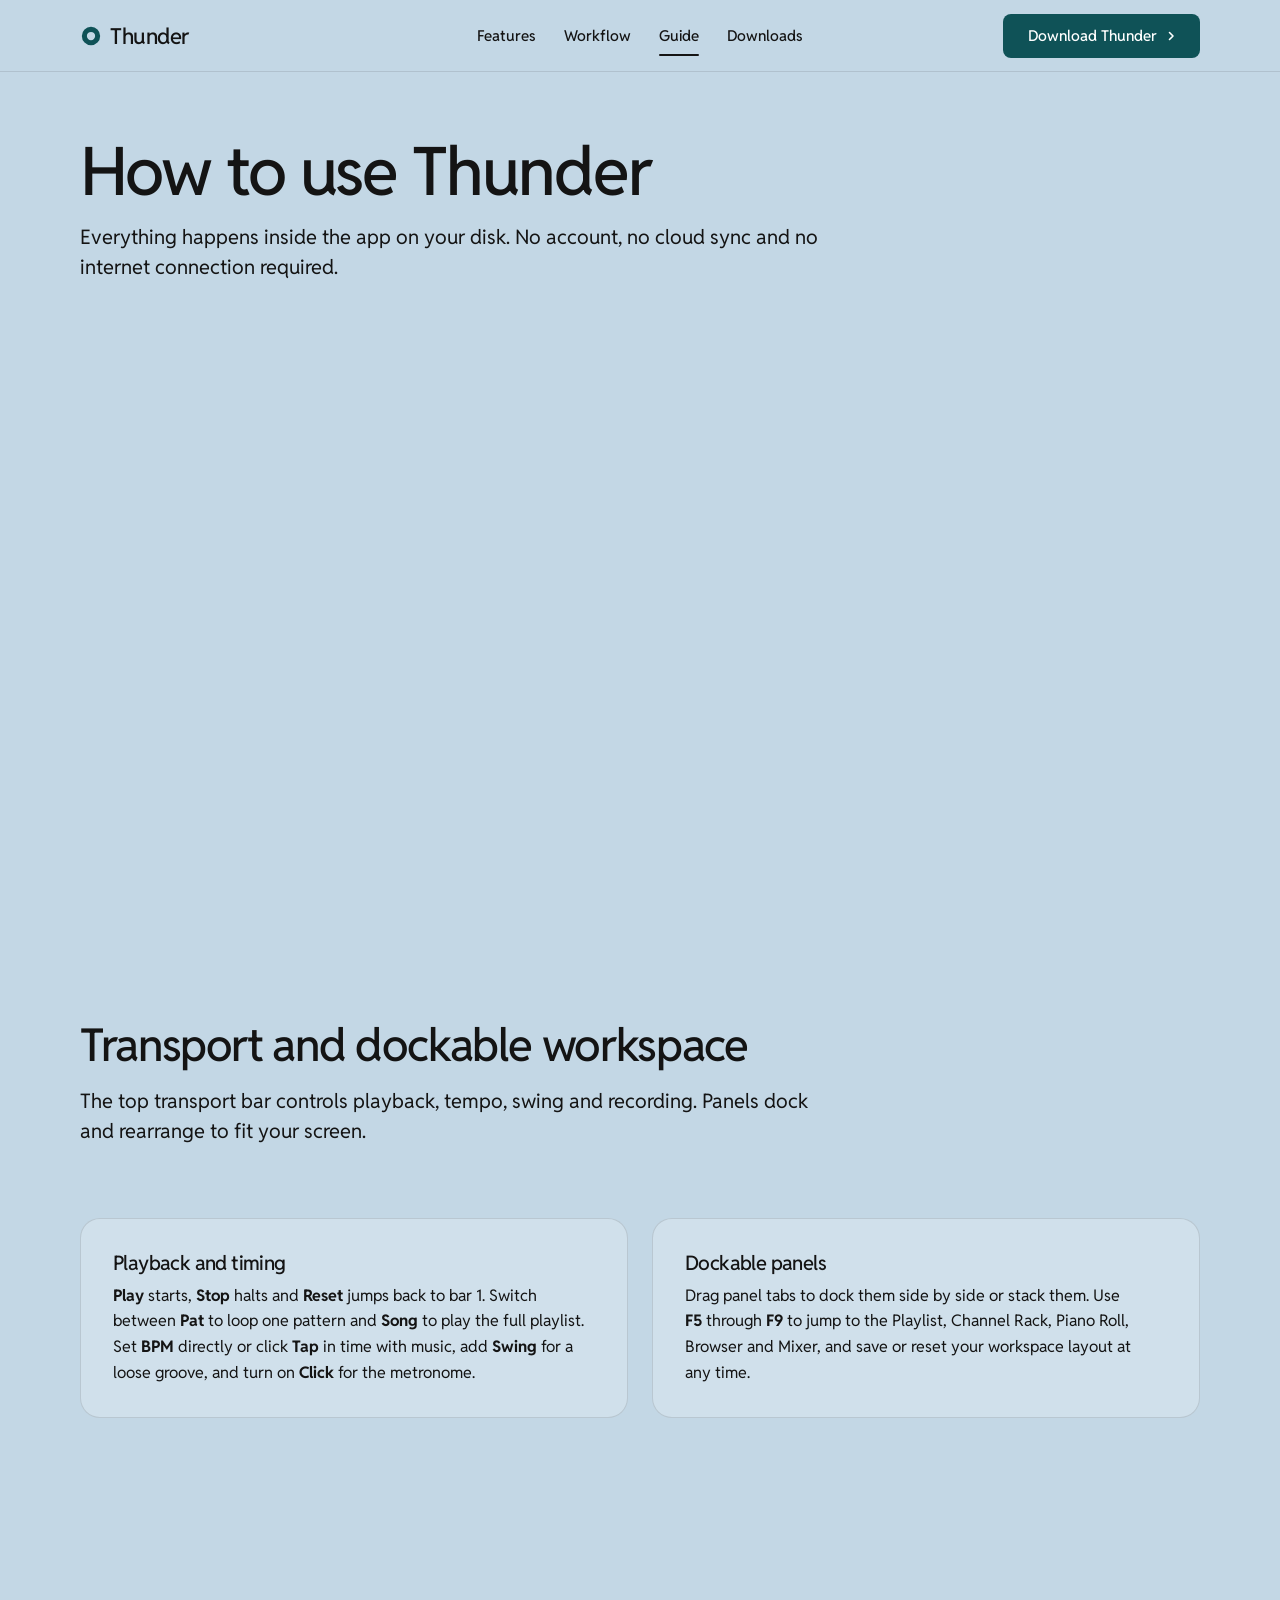
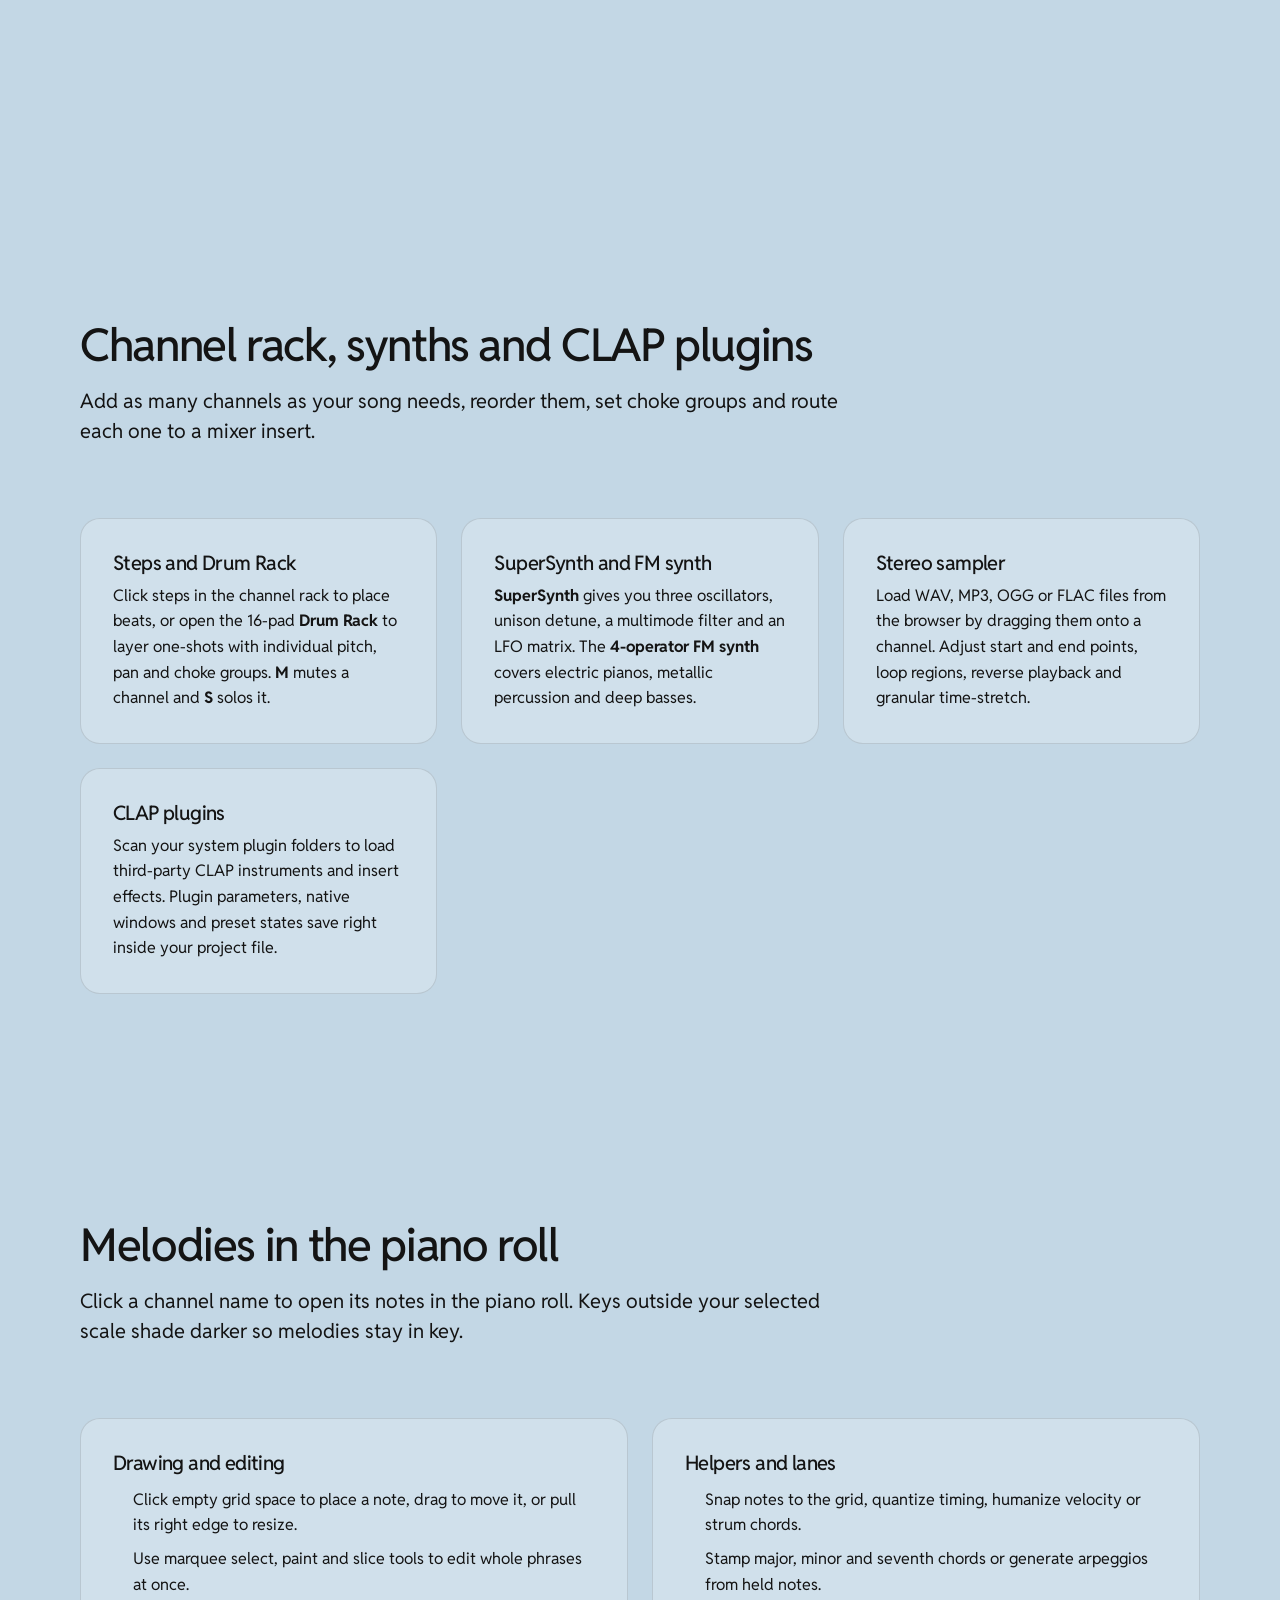
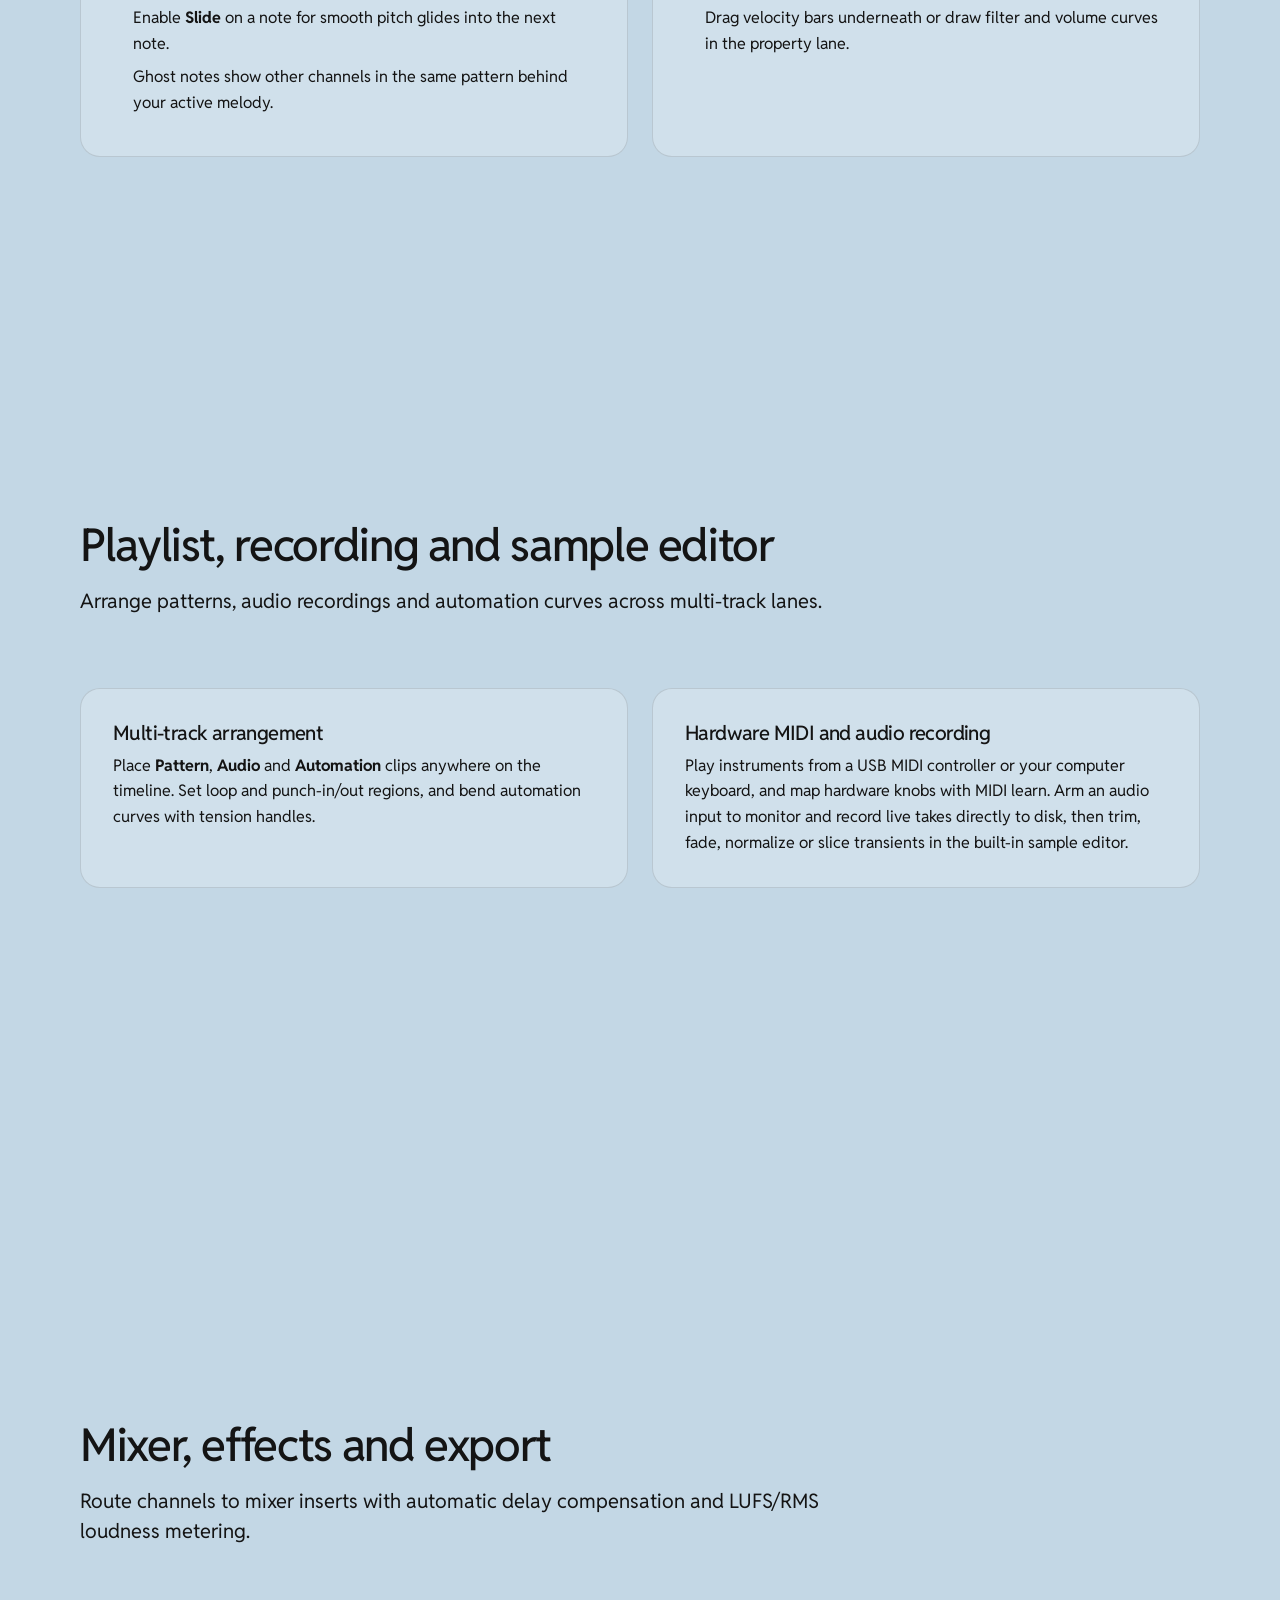
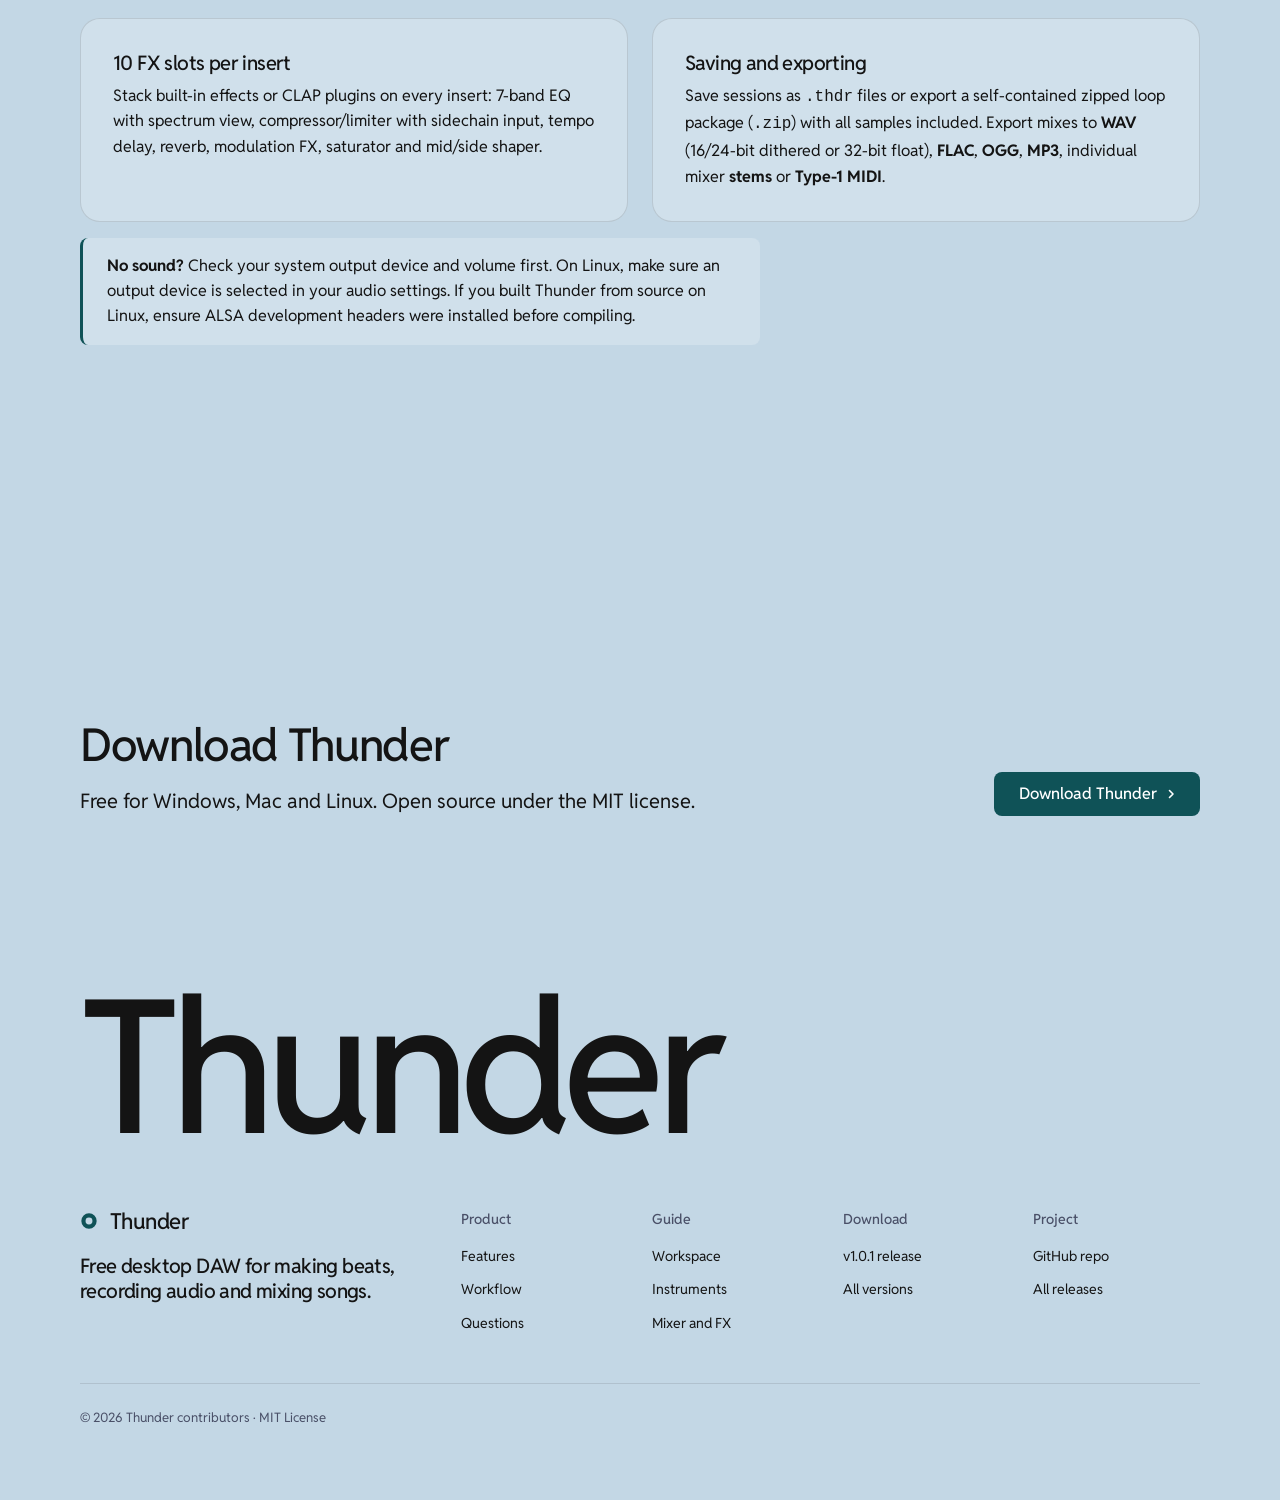
==== commit bcbdc10b: "docs: update website download links to v1.0.1" ====
--- a/website/docs.html
+++ b/website/docs.html
@@ -226,7 +226,7 @@
         <div class="span-2 footer__col">
           <h3>Download</h3>
           <ul>
-            <li><a href="releases.html">v1.0.0 release</a></li>
+            <li><a href="releases.html">v1.0.1 release</a></li>
             <li><a href="releases.html">All versions</a></li>
           </ul>
         </div>
